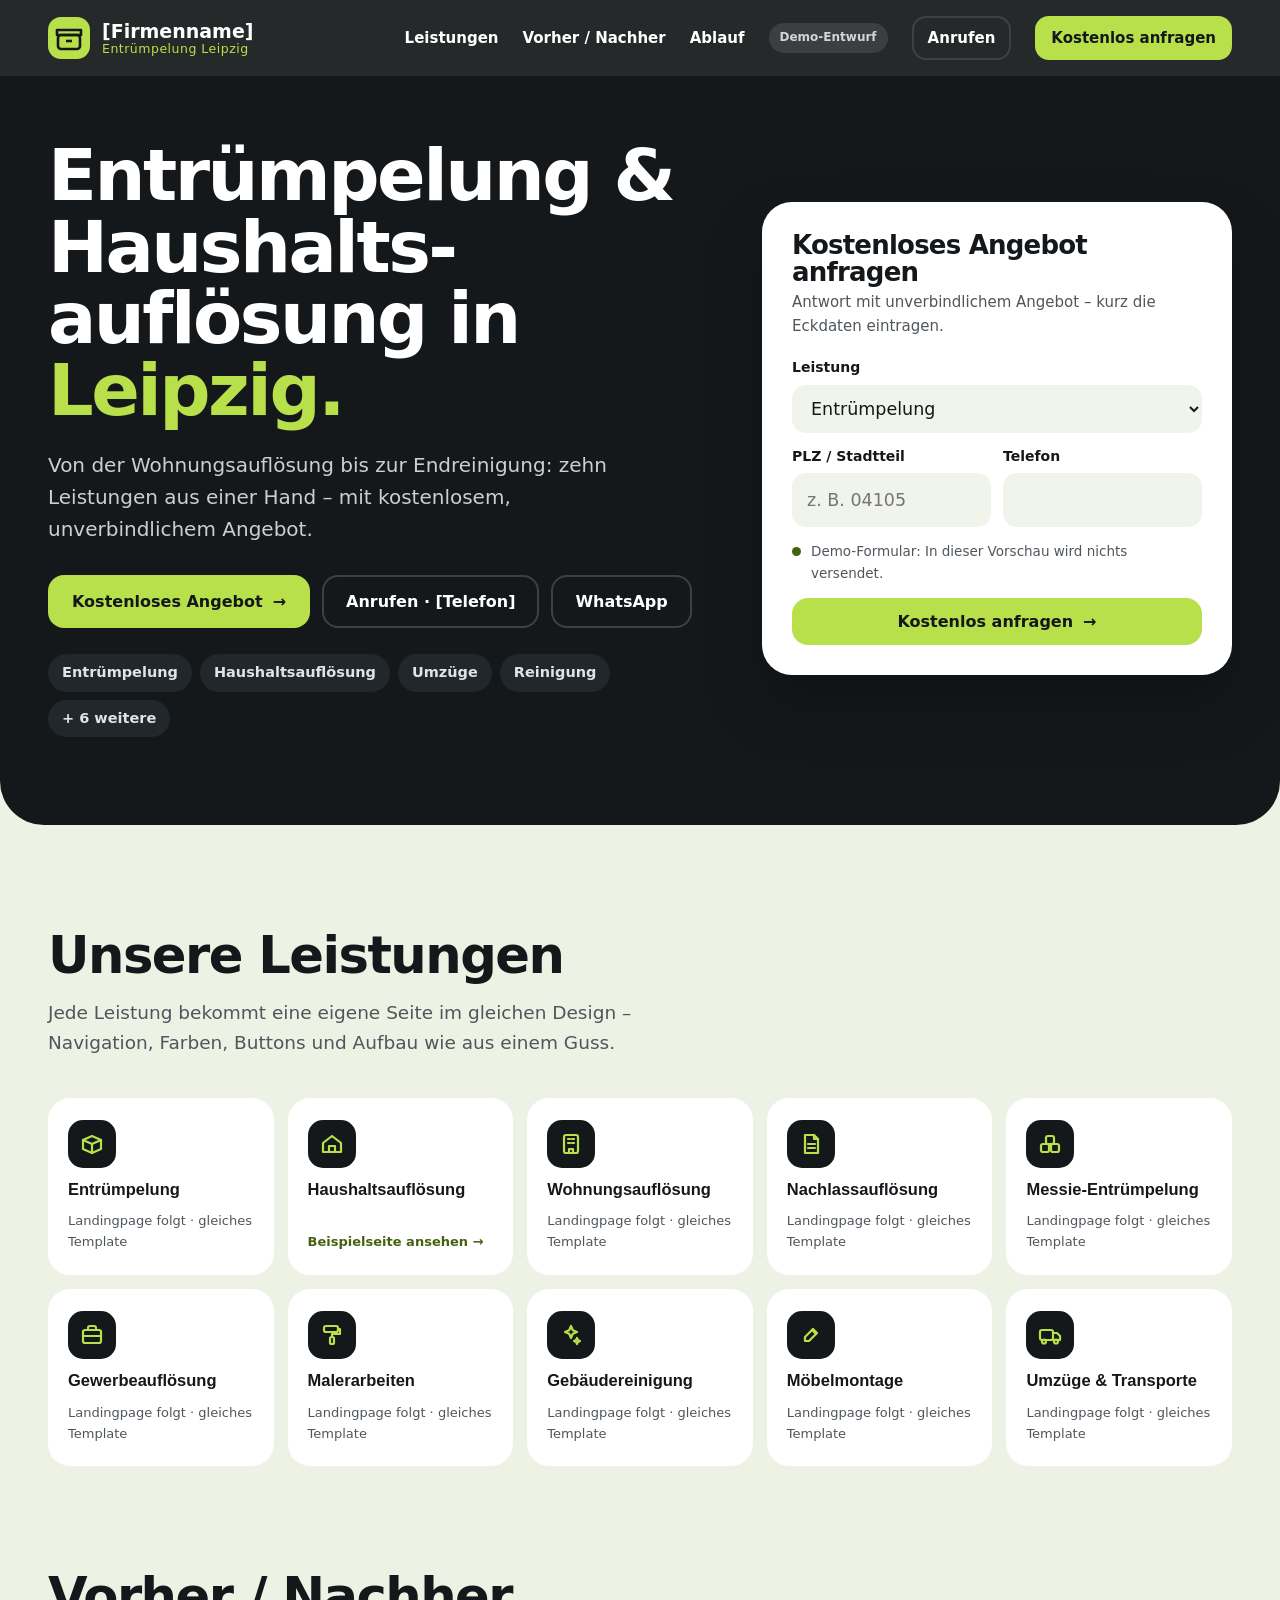
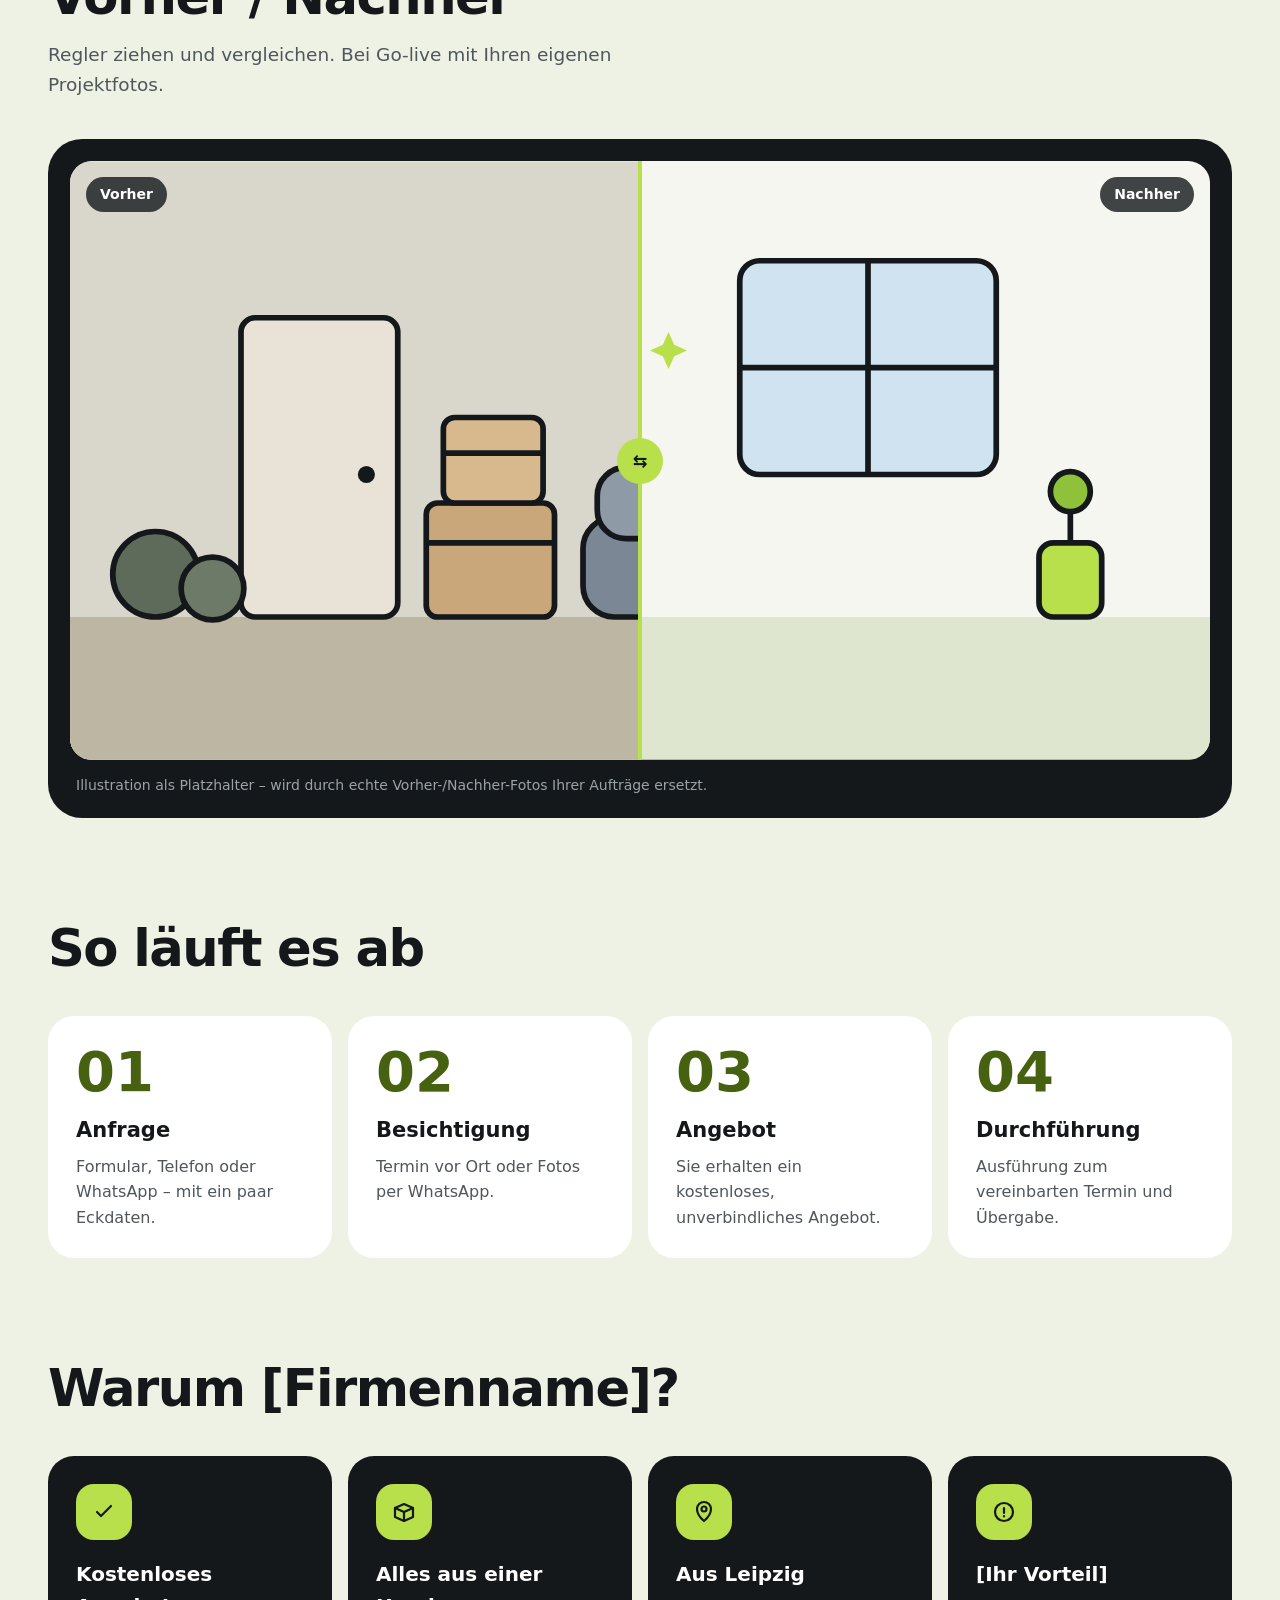
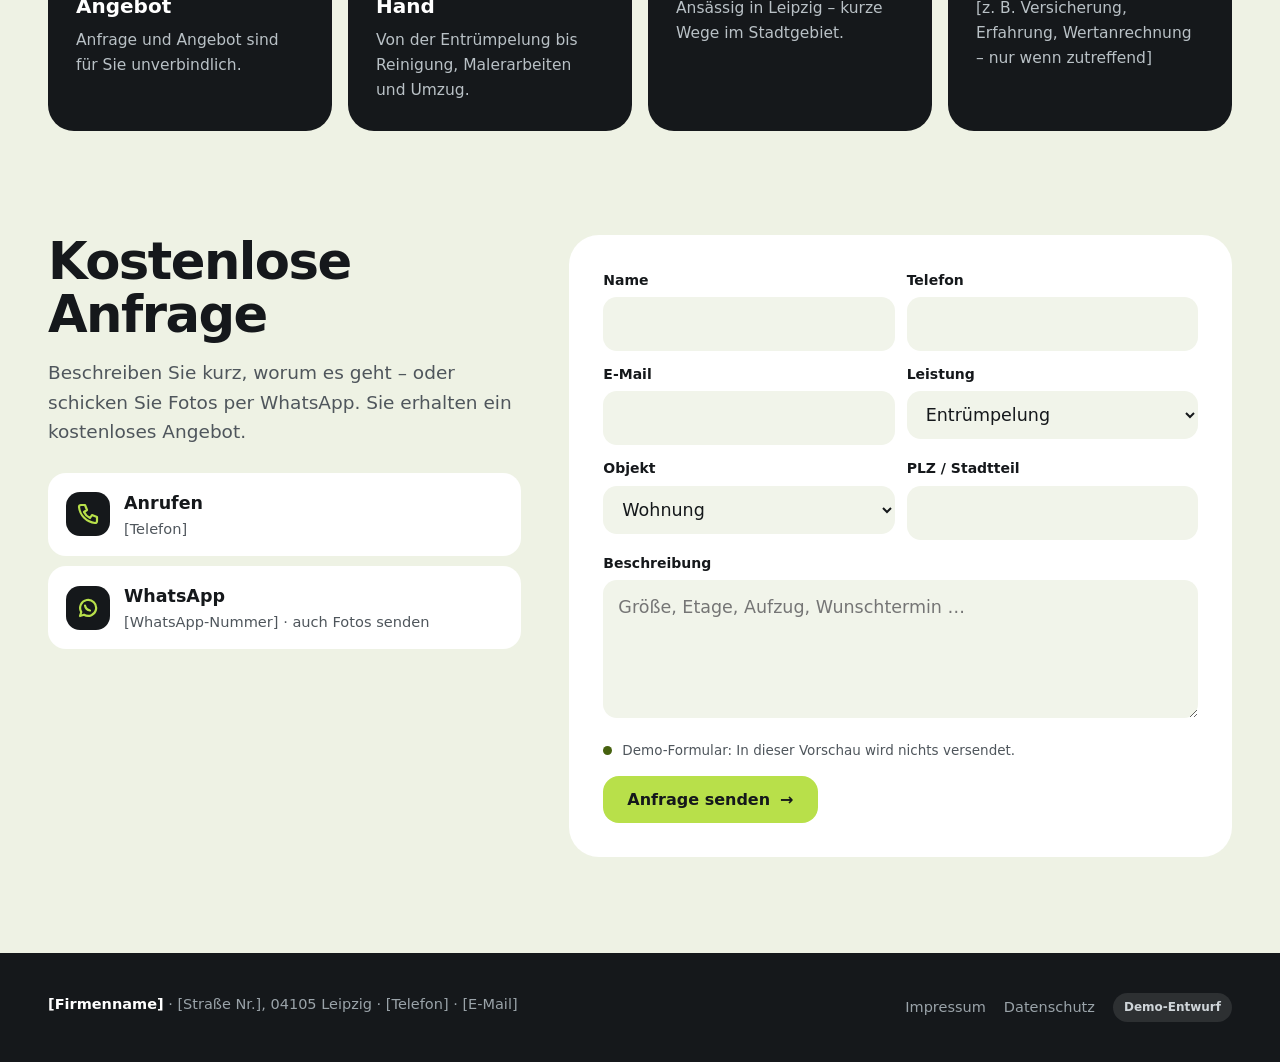
==== index.html @ bd0c53e0 "Demo-Entwurf entruempelung-leipzig" ====
<!doctype html>
<html lang="de"><head><meta charset="utf-8"><meta name="viewport" content="width=device-width, initial-scale=1">
<title>Entrümpelung & Haushaltsauflösung Leipzig – kostenloses Angebot | [Firmenname]</title><meta name="description" content="Entrümpelung, Haushaltsauflösung, Wohnungsauflösung, Umzüge und Reinigung in Leipzig. Kostenlose Anfrage per Formular, Telefon oder WhatsApp."><meta name="robots" content="noindex, nofollow">
<link rel="canonical" href="https://entruempelung-leipzig.vercel.app/"><meta property="og:title" content="Entrümpelung & Haushaltsauflösung Leipzig – kostenloses Angebot | [Firmenname]"><meta property="og:description" content="Entrümpelung, Haushaltsauflösung, Wohnungsauflösung, Umzüge und Reinigung in Leipzig. Kostenlose Anfrage per Formular, Telefon oder WhatsApp."><meta property="og:locale" content="de_DE">
<meta name="theme-color" content="#15181b"><link rel="icon" href="/favicon.svg" type="image/svg+xml">
<link rel="preload" href="/fonts/sora-600-800-latin.woff2" as="font" type="font/woff2" crossorigin><link rel="stylesheet" href="/styles.css">
<script type="application/ld+json">{"@context": "https://schema.org", "@type": "LocalBusiness", "name": "[Firmenname]", "address": {"@type": "PostalAddress", "postalCode": "04105", "addressLocality": "Leipzig", "addressCountry": "DE"}, "areaServed": "Leipzig", "url": "https://entruempelung-leipzig.vercel.app/"}</script>
</head><body>
<header><div class="wrap nav"><a class="logo" href="/" aria-label="Startseite"><svg width="42" height="42" viewBox="0 0 42 42" aria-hidden="true"><rect width="42" height="42" rx="13" fill="#b8e04a"/><g fill="none" stroke="#15181b" stroke-width="2.6" stroke-linejoin="round"><rect x="10" y="18" width="22" height="14" rx="3"/><path class="lid" d="M9 13h24v5H9z"/><path d="M18 24h6"/></g></svg><span><b>[Firmenname]</b><small>Entrümpelung Leipzig</small></span></a>
<nav class="navl" aria-label="Hauptnavigation"><a class="hm" href="/#leistungen">Leistungen</a><a class="hm" href="/#vorher-nachher">Vorher / Nachher</a><a class="hm" href="/#ablauf">Ablauf</a><span class="dpill">Demo-Entwurf</span><a class="btn ln sm hide-s" href="tel:">Anrufen</a><a class="btn sm" href="#anfrage">Kostenlos anfragen</a></nav>
</div></header><main><div class="hero"><div class="wrap hgrid"><div>
<h1>Entrümpelung &amp; Haushalts&shy;auflösung in <span>Leipzig.</span></h1>
<p class="lead">Von der Wohnungsauflösung bis zur Endreinigung: zehn Leistungen aus einer Hand – mit kostenlosem, unverbindlichem Angebot.</p>
<div class="ctas"><a class="btn" href="#anfrage">Kostenloses Angebot <span class="arr">→</span></a><a class="btn ln" href="tel:">Anrufen · [Telefon]</a><a class="btn ln" href="https://wa.me/">WhatsApp</a></div>
<div class="chips"><span>Entrümpelung</span><span>Haushaltsauflösung</span><span>Umzüge</span><span>Reinigung</span><span>+ 6 weitere</span></div>
</div><form class="qcard demo" novalidate><div class="fields"><h2>Kostenloses Angebot anfragen</h2><p class="s">Antwort mit unverbindlichem Angebot – kurz die Eckdaten eintragen.</p>
<label for="ql">Leistung</label><select id="ql"><option>Entrümpelung</option><option>Haushaltsauflösung</option><option>Wohnungsauflösung</option><option>Nachlassauflösung</option><option>Messie-Entrümpelung</option><option>Gewerbeauflösung</option><option>Malerarbeiten</option><option>Gebäudereinigung</option><option>Möbelmontage</option><option>Umzüge & Transporte</option></select>
<div class="row"><div><label for="qp">PLZ / Stadtteil</label><input id="qp" placeholder="z. B. 04105"></div><div><label for="qt">Telefon</label><input id="qt" type="tel" autocomplete="tel"></div></div>
<p class="dnote"><i></i>Demo-Formular: In dieser Vorschau wird nichts versendet.</p><button class="btn" type="submit">Kostenlos anfragen <span class="arr">→</span></button></div>
<div class="done" role="status" aria-live="polite"><p class="bt">Demo – Formular wird bei Go-live angeschlossen.</p><p style="color:var(--muted)">In dieser Vorschau wurde nichts verschickt.</p></div></form></div></div>
<div class="wrap">
<section id="leistungen"><h2>Unsere Leistungen</h2><p class="sub">Jede Leistung bekommt eine eigene Seite im gleichen Design – Navigation, Farben, Buttons und Aufbau wie aus einem Guss.</p><div class="svc"><div><span class="ico"><svg width="24" height="24" viewBox="0 0 24 24" fill="none" stroke="#b8e04a" stroke-width="2.2" stroke-linecap="round" stroke-linejoin="round" aria-hidden="true"><path d="M3 8l9-4 9 4v9l-9 4-9-4z"/><path d="M3 8l9 4 9-4M12 12v9"/></svg></span><b>Entrümpelung</b><em>Landingpage folgt · gleiches Template</em></div><a href="/haushaltsaufloesung-leipzig" class=""><span class="ico"><svg width="24" height="24" viewBox="0 0 24 24" fill="none" stroke="#b8e04a" stroke-width="2.2" stroke-linecap="round" stroke-linejoin="round" aria-hidden="true"><path d="M3 11l9-7 9 7v9H3z"/><path d="M9 20v-6h6v6"/></svg></span><b>Haushaltsauflösung</b><em>Beispielseite ansehen →</em></a><div><span class="ico"><svg width="24" height="24" viewBox="0 0 24 24" fill="none" stroke="#b8e04a" stroke-width="2.2" stroke-linecap="round" stroke-linejoin="round" aria-hidden="true"><rect x="5" y="3" width="14" height="18" rx="2"/><path d="M9 7h2M13 7h2M9 11h2M13 11h2M10 21v-4h4v4"/></svg></span><b>Wohnungsauflösung</b><em>Landingpage folgt · gleiches Template</em></div><div><span class="ico"><svg width="24" height="24" viewBox="0 0 24 24" fill="none" stroke="#b8e04a" stroke-width="2.2" stroke-linecap="round" stroke-linejoin="round" aria-hidden="true"><path d="M6 3h9l4 4v14H6z"/><path d="M15 3v4h4M9 12h7M9 16h7"/></svg></span><b>Nachlassauflösung</b><em>Landingpage folgt · gleiches Template</em></div><div><span class="ico"><svg width="24" height="24" viewBox="0 0 24 24" fill="none" stroke="#b8e04a" stroke-width="2.2" stroke-linecap="round" stroke-linejoin="round" aria-hidden="true"><rect x="3" y="12" width="8" height="8" rx="2"/><rect x="13" y="12" width="8" height="8" rx="2"/><rect x="8" y="4" width="8" height="8" rx="2"/></svg></span><b>Messie-Entrümpelung</b><em>Landingpage folgt · gleiches Template</em></div><div><span class="ico"><svg width="24" height="24" viewBox="0 0 24 24" fill="none" stroke="#b8e04a" stroke-width="2.2" stroke-linecap="round" stroke-linejoin="round" aria-hidden="true"><rect x="3" y="7" width="18" height="13" rx="2"/><path d="M8 7V5a2 2 0 0 1 2-2h4a2 2 0 0 1 2 2v2M3 13h18"/></svg></span><b>Gewerbeauflösung</b><em>Landingpage folgt · gleiches Template</em></div><div><span class="ico"><svg width="24" height="24" viewBox="0 0 24 24" fill="none" stroke="#b8e04a" stroke-width="2.2" stroke-linecap="round" stroke-linejoin="round" aria-hidden="true"><rect x="4" y="3" width="14" height="6" rx="2"/><path d="M18 6h2v5h-8v3"/><rect x="10" y="14" width="4" height="7" rx="1.5"/></svg></span><b>Malerarbeiten</b><em>Landingpage folgt · gleiches Template</em></div><div><span class="ico"><svg width="24" height="24" viewBox="0 0 24 24" fill="none" stroke="#b8e04a" stroke-width="2.2" stroke-linecap="round" stroke-linejoin="round" aria-hidden="true"><path d="M12 3l1.8 4.2L18 9l-4.2 1.8L12 15l-1.8-4.2L6 9l4.2-1.8z"/><path d="M18 15l.9 2.1L21 18l-2.1.9L18 21l-.9-2.1L15 18l2.1-.9z"/></svg></span><b>Gebäudereinigung</b><em>Landingpage folgt · gleiches Template</em></div><div><span class="ico"><svg width="24" height="24" viewBox="0 0 24 24" fill="none" stroke="#b8e04a" stroke-width="2.2" stroke-linecap="round" stroke-linejoin="round" aria-hidden="true"><path d="M14 6l4 4-8 8H6v-4z"/><path d="M13 7l4 4"/></svg></span><b>Möbelmontage</b><em>Landingpage folgt · gleiches Template</em></div><div><span class="ico"><svg width="24" height="24" viewBox="0 0 24 24" fill="none" stroke="#b8e04a" stroke-width="2.2" stroke-linecap="round" stroke-linejoin="round" aria-hidden="true"><rect x="2" y="7" width="13" height="10" rx="2"/><path d="M15 10h4l3 3v4h-7"/><circle cx="6" cy="18.5" r="2"/><circle cx="18" cy="18.5" r="2"/></svg></span><b>Umzüge &amp; Transporte</b><em>Landingpage folgt · gleiches Template</em></div></div></section>
<section id="vorher-nachher"><h2>Vorher / Nachher</h2><p class="sub">Regler ziehen und vergleichen. Bei Go-live mit Ihren eigenen Projektfotos.</p><div class="ba"><div class="frame" id="ba"><svg class="after" viewBox="0 0 800 420" preserveAspectRatio="xMidYMid slice" aria-hidden="true">
 <rect width="800" height="420" fill="#f4f6ef"/><polygon points="0,320 800,320 800,420 0,420" fill="#dfe6cf"/>
 <rect x="470" y="70" width="180" height="150" rx="14" fill="#cfe3f0" stroke="#15181b" stroke-width="4"/><path d="M560 70v150M470 145h180" stroke="#15181b" stroke-width="4"/>
 <rect x="120" y="110" width="110" height="210" rx="10" fill="#ffffff" stroke="#15181b" stroke-width="4"/><circle cx="208" cy="220" r="6" fill="#15181b"/>
 <g stroke="#15181b" stroke-width="4" stroke-linejoin="round"><rect x="680" y="268" width="44" height="52" rx="10" fill="#b8e04a"/><path d="M702 268v-26" fill="none"/><circle cx="702" cy="232" r="14" fill="#8fc23a"/></g>
 <g fill="#b8e04a"><path d="M330 200l6 14 14 6-14 6-6 14-6-14-14-6 14-6z"/><path d="M420 120l4 9 9 4-9 4-4 9-4-9-9-4 9-4z"/></g>
</svg><svg class="before" viewBox="0 0 800 420" preserveAspectRatio="xMidYMid slice" aria-hidden="true">
 <rect width="800" height="420" fill="#d9d6cc"/><polygon points="0,320 800,320 800,420 0,420" fill="#bdb6a3"/>
 <rect x="470" y="70" width="180" height="150" rx="14" fill="#cfe3f0" stroke="#15181b" stroke-width="4"/><path d="M560 70v150M470 145h180" stroke="#15181b" stroke-width="4"/>
 <rect x="120" y="110" width="110" height="210" rx="10" fill="#e8e3d6" stroke="#15181b" stroke-width="4"/><circle cx="208" cy="220" r="6" fill="#15181b"/>
 <g stroke="#15181b" stroke-width="4" stroke-linejoin="round">
 <rect x="250" y="240" width="90" height="80" rx="8" fill="#c9a77a"/><rect x="262" y="180" width="70" height="60" rx="8" fill="#d8b98e"/><path d="M250 268h90M262 205h70" fill="none"/>
 <rect x="360" y="250" width="210" height="70" rx="22" fill="#7b8794"/><rect x="370" y="215" width="190" height="50" rx="20" fill="#8e9aa6"/>
 <rect x="590" y="230" width="80" height="90" rx="8" fill="#c9a77a"/><rect x="600" y="180" width="64" height="50" rx="8" fill="#d8b98e"/><rect x="680" y="270" width="70" height="50" rx="8" fill="#b89668"/><path d="M590 260h80M680 290h70" fill="none"/>
 <circle cx="60" cy="290" r="30" fill="#5f6b5a"/><circle cx="100" cy="300" r="22" fill="#6e7a68"/>
 <rect x="440" y="150" width="40" height="40" rx="6" fill="#e3d2b0" transform="rotate(-8 460 170)"/></g>
</svg><span class="tag" style="left:16px">Vorher</span><span class="tag" style="right:16px">Nachher</span><div class="handle"></div><input type="range" min="0" max="100" value="50" aria-label="Vorher-Nachher-Vergleich verschieben"></div><p>Illustration als Platzhalter – wird durch echte Vorher-/Nachher-Fotos Ihrer Aufträge ersetzt.</p></div></section>
<section id="ablauf"><h2>So läuft es ab</h2><div class="steps"><div class="step"><div class="num">01</div><h3>Anfrage</h3><p>Formular, Telefon oder WhatsApp – mit ein paar Eckdaten.</p></div><div class="step"><div class="num">02</div><h3>Besichtigung</h3><p>Termin vor Ort oder Fotos per WhatsApp.</p></div><div class="step"><div class="num">03</div><h3>Angebot</h3><p>Sie erhalten ein kostenloses, unverbindliches Angebot.</p></div><div class="step"><div class="num">04</div><h3>Durchführung</h3><p>Ausführung zum vereinbarten Termin und Übergabe.</p></div></div></section>
<section><h2>Warum [Firmenname]?</h2><div class="why"><div><span class="ico"><svg width="24" height="24" viewBox="0 0 24 24" fill="none" stroke="#15181b" stroke-width="2.2" stroke-linecap="round" stroke-linejoin="round" aria-hidden="true"><path d="M5 12l4 4 10-10"/></svg></span><h3>Kostenloses Angebot</h3><p>Anfrage und Angebot sind für Sie unverbindlich.</p></div><div><span class="ico"><svg width="24" height="24" viewBox="0 0 24 24" fill="none" stroke="#15181b" stroke-width="2.2" stroke-linecap="round" stroke-linejoin="round" aria-hidden="true"><path d="M3 8l9-4 9 4v9l-9 4-9-4z"/><path d="M3 8l9 4 9-4M12 12v9"/></svg></span><h3>Alles aus einer Hand</h3><p>Von der Entrümpelung bis Reinigung, Malerarbeiten und Umzug.</p></div><div><span class="ico"><svg width="24" height="24" viewBox="0 0 24 24" fill="none" stroke="#15181b" stroke-width="2.2" stroke-linecap="round" stroke-linejoin="round" aria-hidden="true"><path d="M12 21s-7-6-7-12a7 7 0 0 1 14 0c0 6-7 12-7 12z"/><circle cx="12" cy="9" r="2.5"/></svg></span><h3>Aus Leipzig</h3><p>Ansässig in Leipzig – kurze Wege im Stadtgebiet.</p></div><div><span class="ico"><svg width="24" height="24" viewBox="0 0 24 24" fill="none" stroke="#15181b" stroke-width="2.2" stroke-linecap="round" stroke-linejoin="round" aria-hidden="true"><circle cx="12" cy="12" r="9"/><path d="M12 8v5M12 16v.5"/></svg></span><h3>[Ihr Vorteil]</h3><p>[z. B. Versicherung, Erfahrung, Wertanrechnung – nur wenn zutreffend]</p></div></div></section>
<section style="padding-top:0"><div class="contact" id="anfrage"><div><h2>Kostenlose Anfrage</h2><p class="sub">Beschreiben Sie kurz, worum es geht – oder schicken Sie Fotos per WhatsApp. Sie erhalten ein kostenloses Angebot.</p>
<div class="cbtns"><a href="tel:"><i><svg width="24" height="24" viewBox="0 0 24 24" fill="none" stroke="#b8e04a" stroke-width="2.2" stroke-linecap="round" stroke-linejoin="round" aria-hidden="true"><path d="M5 3h4l2 5-3 2a12 12 0 0 0 6 6l2-3 5 2v4a2 2 0 0 1-2 2A18 18 0 0 1 3 5a2 2 0 0 1 2-2z"/></svg></i><span>Anrufen<small>[Telefon]</small></span></a><a href="https://wa.me/"><i><svg width="24" height="24" viewBox="0 0 24 24" fill="none" stroke="#b8e04a" stroke-width="2.2" stroke-linecap="round" stroke-linejoin="round" aria-hidden="true"><path d="M4 20l1.3-4A8 8 0 1 1 8 18.7z"/><path d="M9 9.5c.5 2.5 2.5 4.5 5 5"/></svg></i><span>WhatsApp<small>[WhatsApp-Nummer] · auch Fotos senden</small></span></a></div></div>
<form class="cform demo" novalidate><div class="fields">
<div class="row"><div><label for="cn">Name</label><input id="cn" autocomplete="name"></div><div><label for="ct">Telefon</label><input id="ct" type="tel" autocomplete="tel"></div></div>
<div class="row"><div><label for="ce">E-Mail</label><input id="ce" type="email" autocomplete="email"></div><div><label for="cl">Leistung</label><select id="cl"><option>Entrümpelung</option><option>Haushaltsauflösung</option><option>Wohnungsauflösung</option><option>Nachlassauflösung</option><option>Messie-Entrümpelung</option><option>Gewerbeauflösung</option><option>Malerarbeiten</option><option>Gebäudereinigung</option><option>Möbelmontage</option><option>Umzüge & Transporte</option></select></div></div>
<div class="row"><div><label for="co">Objekt</label><select id="co"><option>Wohnung</option><option>Haus</option><option>Keller / Dachboden</option><option>Gewerbe</option></select></div><div><label for="cp">PLZ / Stadtteil</label><input id="cp"></div></div>
<label for="cm">Beschreibung</label><textarea id="cm" rows="4" placeholder="Größe, Etage, Aufzug, Wunschtermin …"></textarea>
<p class="dnote"><i></i>Demo-Formular: In dieser Vorschau wird nichts versendet.</p><button class="btn" type="submit">Anfrage senden <span class="arr">→</span></button></div>
<div class="done" role="status" aria-live="polite"><p class="bt">Demo – Formular wird bei Go-live angeschlossen.</p><p style="color:var(--muted)">In dieser Vorschau wurde nichts verschickt.</p></div></form></div></section>
</div></main><footer><div class="wrap"><span><b style="color:#fff">[Firmenname]</b> · [Straße Nr.], 04105 Leipzig · [Telefon] · [E-Mail]</span><span class="fl"><a href="/impressum">Impressum</a><a href="/datenschutz">Datenschutz</a><span class="dpill">Demo-Entwurf</span></span></div></footer>
<div class="mbar"><a class="btn dk" href="tel:">Anrufen</a><a class="btn dk" href="https://wa.me/">WhatsApp</a><a class="btn" href="#anfrage">Anfrage</a></div>
<script>
document.querySelectorAll('form.demo').forEach(function(f){f.addEventListener('submit',function(e){e.preventDefault();f.classList.add('sent')})});
var r=document.querySelector('#ba input');if(r){r.addEventListener('input',function(){document.getElementById('ba').style.setProperty('--p',r.value+'%')})}
</script></body></html>
---- styles.css ----
@font-face {
  font-family: 'Figtree';
  font-style: normal;
  font-weight: 400 600;
  font-display: swap;
  src: url(/fonts/figtree-400-600-latin-ext.woff2) format('woff2');
  unicode-range: U+0100-02BA, U+02BD-02C5, U+02C7-02CC, U+02CE-02D7, U+02DD-02FF, U+0304, U+0308, U+0329, U+1D00-1DBF, U+1E00-1E9F, U+1EF2-1EFF, U+2020, U+20A0-20AB, U+20AD-20C0, U+2113, U+2C60-2C7F, U+A720-A7FF;
}
@font-face {
  font-family: 'Figtree';
  font-style: normal;
  font-weight: 400 600;
  font-display: swap;
  src: url(/fonts/figtree-400-600-latin.woff2) format('woff2');
  unicode-range: U+0000-00FF, U+0131, U+0152-0153, U+02BB-02BC, U+02C6, U+02DA, U+02DC, U+0304, U+0308, U+0329, U+2000-206F, U+20AC, U+2122, U+2191, U+2193, U+2212, U+2215, U+FEFF, U+FFFD;
}
@font-face {
  font-family: 'Sora';
  font-style: normal;
  font-weight: 600 800;
  font-display: swap;
  src: url(/fonts/sora-600-800-latin-ext.woff2) format('woff2');
  unicode-range: U+0100-02BA, U+02BD-02C5, U+02C7-02CC, U+02CE-02D7, U+02DD-02FF, U+0304, U+0308, U+0329, U+1D00-1DBF, U+1E00-1E9F, U+1EF2-1EFF, U+2020, U+20A0-20AB, U+20AD-20C0, U+2113, U+2C60-2C7F, U+A720-A7FF;
}
@font-face {
  font-family: 'Sora';
  font-style: normal;
  font-weight: 600 800;
  font-display: swap;
  src: url(/fonts/sora-600-800-latin.woff2) format('woff2');
  unicode-range: U+0000-00FF, U+0131, U+0152-0153, U+02BB-02BC, U+02C6, U+02DA, U+02DC, U+0304, U+0308, U+0329, U+2000-206F, U+20AC, U+2122, U+2191, U+2193, U+2212, U+2215, U+FEFF, U+FFFD;
}

:root{--base:#eef2e4;--card:#fff;--ink:#15181b;--muted:#4f565c;--dark:#15181b;--dark2:#22272b;--acc:#b8e04a;--acc-t:#46610f;--soft:#e2e8d2;--r:26px}
*{box-sizing:border-box;margin:0;padding:0}
html{font-family:"Figtree",system-ui,sans-serif;scroll-behavior:smooth;scroll-padding-top:84px}
body{background:var(--base);color:var(--ink);font-size:17.5px;line-height:1.6;font-family:"Figtree",system-ui,sans-serif}
main{overflow-x:clip}
h1,h2,h3,.btn,.logo b,.num{font-family:"Sora",system-ui,sans-serif}
a{color:inherit}
.wrap{max-width:1240px;margin:0 auto;padding:0 28px}
header{position:sticky;top:0;z-index:30;background:rgba(21,24,27,.92);backdrop-filter:blur(10px);color:#fff}
.nav{height:76px;display:flex;align-items:center;justify-content:space-between;gap:18px}
.logo{display:flex;gap:12px;align-items:center;text-decoration:none;line-height:1.1}
.logo b{display:block;font-size:19px;font-weight:700}.logo small{display:block;font-size:12.5px;color:var(--acc);letter-spacing:.04em}
.logo .lid{transition:transform .3s ease;transform-box:fill-box;transform-origin:left bottom}.logo:hover .lid{transform:rotate(-12deg)}
.navl{display:flex;gap:24px;align-items:center;font-size:15px;font-weight:600}
.navl a:not(.btn){text-decoration:none;background:linear-gradient(var(--acc),var(--acc)) 0 100%/0 2px no-repeat;transition:background-size .3s ease}
.navl a:not(.btn):hover,.navl a[aria-current=page]{background-size:100% 2px}
.btn{display:inline-flex;align-items:center;justify-content:center;gap:10px;background:var(--acc);color:var(--ink);text-decoration:none;font-weight:700;font-size:16px;padding:14px 24px;border-radius:16px;border:0;cursor:pointer;transition:background .25s ease;white-space:nowrap}
.btn:hover{background:#cdee6f}
.btn .arr{transition:transform .25s ease}.btn:hover .arr{transform:translateX(4px)}
.btn.dk{background:var(--dark2);color:#fff}.btn.dk:hover{background:#2f363b}
.btn.ln{background:transparent;color:#fff;box-shadow:inset 0 0 0 2px #3a4247}.btn.ln:hover{background:var(--dark2)}
.btn.sm{padding:10px 16px;font-size:15px;border-radius:14px}
.dpill{font-size:12px;font-weight:700;background:rgba(255,255,255,.1);color:#cfd5d9;padding:5px 11px;border-radius:999px}
.hero{background:var(--dark);color:#fff;padding:64px 0 88px;border-radius:0 0 44px 44px}
.hgrid{display:grid;grid-template-columns:minmax(0,7fr) minmax(0,5fr);gap:56px;align-items:center}
.crumb{font-size:14px;color:#9aa3a9;margin-bottom:16px}.crumb a{color:#cfd5d9}
.hero h1{font-size:clamp(42px,5.6vw,82px);line-height:1;letter-spacing:-.035em;font-weight:700}
.hero h1 span{color:var(--acc)}
.hero .lead{font-size:20px;color:#c9cfd3;max-width:600px;margin-top:22px}
.ctas{display:flex;gap:12px;flex-wrap:wrap;margin-top:30px}
.chips{display:flex;flex-wrap:wrap;gap:8px;margin-top:26px}
.chips span{background:var(--dark2);border-radius:999px;padding:7px 14px;font-size:14.5px;font-weight:600;color:#dfe4e7}
.qcard{background:#fff;color:var(--ink);border-radius:30px;padding:30px;box-shadow:0 30px 60px rgba(0,0,0,.25)}
.qcard h2{font-size:26px;margin-bottom:4px}.qcard p.s{color:var(--muted);font-size:15px;margin-bottom:18px}
label{display:block;font-size:14px;font-weight:600;margin-bottom:6px}
input,select,textarea{width:100%;border:0;border-radius:14px;background:#f1f4ea;color:var(--ink);font:inherit;padding:13px 15px;margin-bottom:12px}
input:focus,select:focus,textarea:focus{outline:2px solid var(--acc-t)}
.row{display:grid;grid-template-columns:repeat(2,minmax(0,1fr));gap:12px}
.dnote{display:flex;gap:10px;font-size:13.5px;color:var(--muted);margin:2px 0 14px}.dnote i{width:9px;height:9px;border-radius:50%;background:var(--acc-t);margin-top:6px;flex:none}
.done{display:none}form.sent .fields{display:none}form.sent .done{display:block}
.done .bt{font-family:"Sora",sans-serif;font-weight:700;font-size:24px;line-height:1.2;margin-bottom:6px}
.qcard .btn{width:100%}
section{padding-top:104px}
h2{font-size:clamp(32px,4vw,54px);line-height:1.05;letter-spacing:-.03em;font-weight:700;margin-bottom:16px}
.sub{color:var(--muted);max-width:660px;font-size:18.5px}
.bsp{display:inline-block;background:var(--soft);color:var(--acc-t);font-weight:700;font-size:12px;letter-spacing:.05em;border-radius:999px;padding:4px 11px;margin-bottom:14px}
.svc{display:grid;grid-template-columns:repeat(5,minmax(0,1fr));gap:14px;margin-top:40px}
.svc a,.svc div{background:var(--card);border-radius:22px;padding:22px 20px;text-decoration:none;display:flex;flex-direction:column;gap:12px;transition:transform .25s ease,box-shadow .25s ease;min-height:150px}
.svc a:hover{transform:translateY(-3px);box-shadow:0 14px 30px rgba(21,24,27,.08)}
.svc .ico{width:48px;height:48px;border-radius:15px;background:var(--dark);display:grid;place-items:center}
.svc b{font-family:"Sora",sans-serif;font-size:16.5px;line-height:1.2}
.svc em{font-style:normal;font-size:13px;color:var(--muted);margin-top:auto}
.svc a em{color:var(--acc-t);font-weight:700}
.svc .cur{box-shadow:inset 0 0 0 2px var(--acc-t)}
.ba{margin-top:40px;background:var(--dark);border-radius:34px;padding:22px;position:relative}
.ba .frame{position:relative;border-radius:22px;overflow:hidden;aspect-ratio:800/420;--p:50%}
.ba svg{position:absolute;inset:0;width:100%;height:100%;display:block}
.ba .before{clip-path:inset(0 calc(100% - var(--p)) 0 0)}
.ba .handle{position:absolute;top:0;bottom:0;left:var(--p);width:4px;margin-left:-2px;background:var(--acc);pointer-events:none}
.ba .handle::after{content:"⇆";position:absolute;top:50%;left:50%;transform:translate(-50%,-50%);width:46px;height:46px;border-radius:50%;background:var(--acc);display:grid;place-items:center;font-weight:700;color:var(--ink)}
.ba .tag{position:absolute;top:16px;background:rgba(21,24,27,.8);color:#fff;font-weight:700;font-size:14px;padding:6px 14px;border-radius:999px}
.ba input[type=range]{position:absolute;inset:0;width:100%;height:100%;opacity:0;cursor:ew-resize;margin:0}
.ba p{color:#9aa3a9;font-size:14px;margin:14px 6px 0}
.steps{display:grid;grid-template-columns:repeat(4,minmax(0,1fr));gap:16px;margin-top:40px}
.step{background:var(--card);border-radius:var(--r);padding:28px}
.num{font-size:56px;font-weight:700;line-height:1;color:var(--acc-t)}
.step h3{font-size:21px;margin:14px 0 6px}.step p{color:var(--muted);font-size:16px}
.why{display:grid;grid-template-columns:repeat(4,minmax(0,1fr));gap:16px;margin-top:40px}
.why div{background:var(--dark);color:#fff;border-radius:var(--r);padding:28px}
.why .ico{width:56px;height:56px;border-radius:18px;background:var(--acc);display:grid;place-items:center;margin-bottom:18px}
.why h3{font-size:20px;margin-bottom:6px}.why p{color:#b9c1c6;font-size:15.5px}
.sublist{display:grid;grid-template-columns:repeat(3,minmax(0,1fr));gap:16px;margin-top:40px}
.sublist div{background:var(--card);border-radius:var(--r);padding:28px}
.sublist .ico{width:56px;height:56px;border-radius:18px;background:var(--soft);display:grid;place-items:center;margin-bottom:18px}
.sublist h3{font-size:21px;margin-bottom:6px}.sublist p{color:var(--muted);font-size:16px}
.contact{margin-top:104px;display:grid;grid-template-columns:minmax(0,5fr) minmax(0,7fr);gap:48px;align-items:start}
.cbtns{display:grid;gap:10px;margin-top:26px}
.cbtns a{display:flex;align-items:center;gap:14px;background:var(--card);border-radius:18px;padding:16px 18px;text-decoration:none;font-weight:700;transition:background .25s ease}
.cbtns a:hover{background:var(--soft)}
.cbtns i{width:44px;height:44px;border-radius:14px;background:var(--dark);display:grid;place-items:center;flex:none}
.cbtns small{display:block;font-weight:500;color:var(--muted)}
.cform{background:var(--card);border-radius:30px;padding:34px}
.struct{margin-top:72px;border-radius:26px;padding:28px;background:var(--soft)}
.struct h3{font-size:20px;margin-bottom:8px}.struct p{color:var(--muted);font-size:15.5px;margin-bottom:12px}
.struct ol{display:flex;flex-wrap:wrap;gap:8px;list-style:none;counter-reset:s}
.struct li{background:#fff;border-radius:999px;padding:6px 14px;font-size:14px;font-weight:600}
.struct code{font-size:13px;color:var(--acc-t)}
footer{margin-top:96px;background:var(--dark);color:#9aa3a9;font-size:14.5px}
footer .wrap{display:flex;flex-wrap:wrap;justify-content:space-between;gap:12px 28px;padding-top:40px;padding-bottom:40px}
footer a{text-decoration:none}footer a:hover{color:#fff}.fl{display:flex;gap:18px;align-items:center}
.mbar{display:none}
@media (max-width:1100px){.navl a.hm,.navl .dpill{display:none}.svc{grid-template-columns:repeat(3,minmax(0,1fr))}}
@media (max-width:900px){
 .hgrid,.contact{grid-template-columns:minmax(0,1fr);gap:32px}
 .steps,.why{grid-template-columns:repeat(2,minmax(0,1fr))}
 .sublist{grid-template-columns:minmax(0,1fr)}
}
@media (max-width:640px){
 .wrap{padding:0 18px}.nav{height:64px}.logo b{font-size:16px}
 .navl .hide-s,.navl .btn{display:none}
 .hero{padding:32px 0 48px;border-radius:0 0 30px 30px}
 .hero h1{font-size:clamp(38px,11.4vw,54px)}
 .hero .lead{font-size:17px}
 .ctas .btn{flex:1 1 100%}
 .qcard{padding:22px}.row{grid-template-columns:minmax(0,1fr);gap:0}
 .svc{grid-template-columns:repeat(2,minmax(0,1fr));gap:10px}.svc a,.svc div{min-height:132px;padding:18px 16px}
 section{padding-top:72px}
 .ba{padding:10px;border-radius:24px}.ba .frame{aspect-ratio:4/3}
 .steps,.why{grid-template-columns:minmax(0,1fr)}
 .step,.why div{display:grid;grid-template-columns:64px 1fr;gap:0 14px;padding:22px}.num{grid-row:span 2;font-size:44px}.why .ico{grid-row:span 2;margin:0}
 .cform{padding:22px}
 .mbar{display:grid;grid-template-columns:1fr 1fr 1.3fr;gap:6px;position:fixed;left:10px;right:10px;bottom:10px;z-index:40;background:rgba(21,24,27,.94);backdrop-filter:blur(10px);border-radius:20px;padding:7px}
 .mbar .btn{padding:13px 8px;font-size:14.5px;border-radius:14px}
 body{padding-bottom:84px}
}
@media (prefers-reduced-motion:reduce){*,*::before,*::after{transition:none!important;animation:none!important;scroll-behavior:auto!important}}
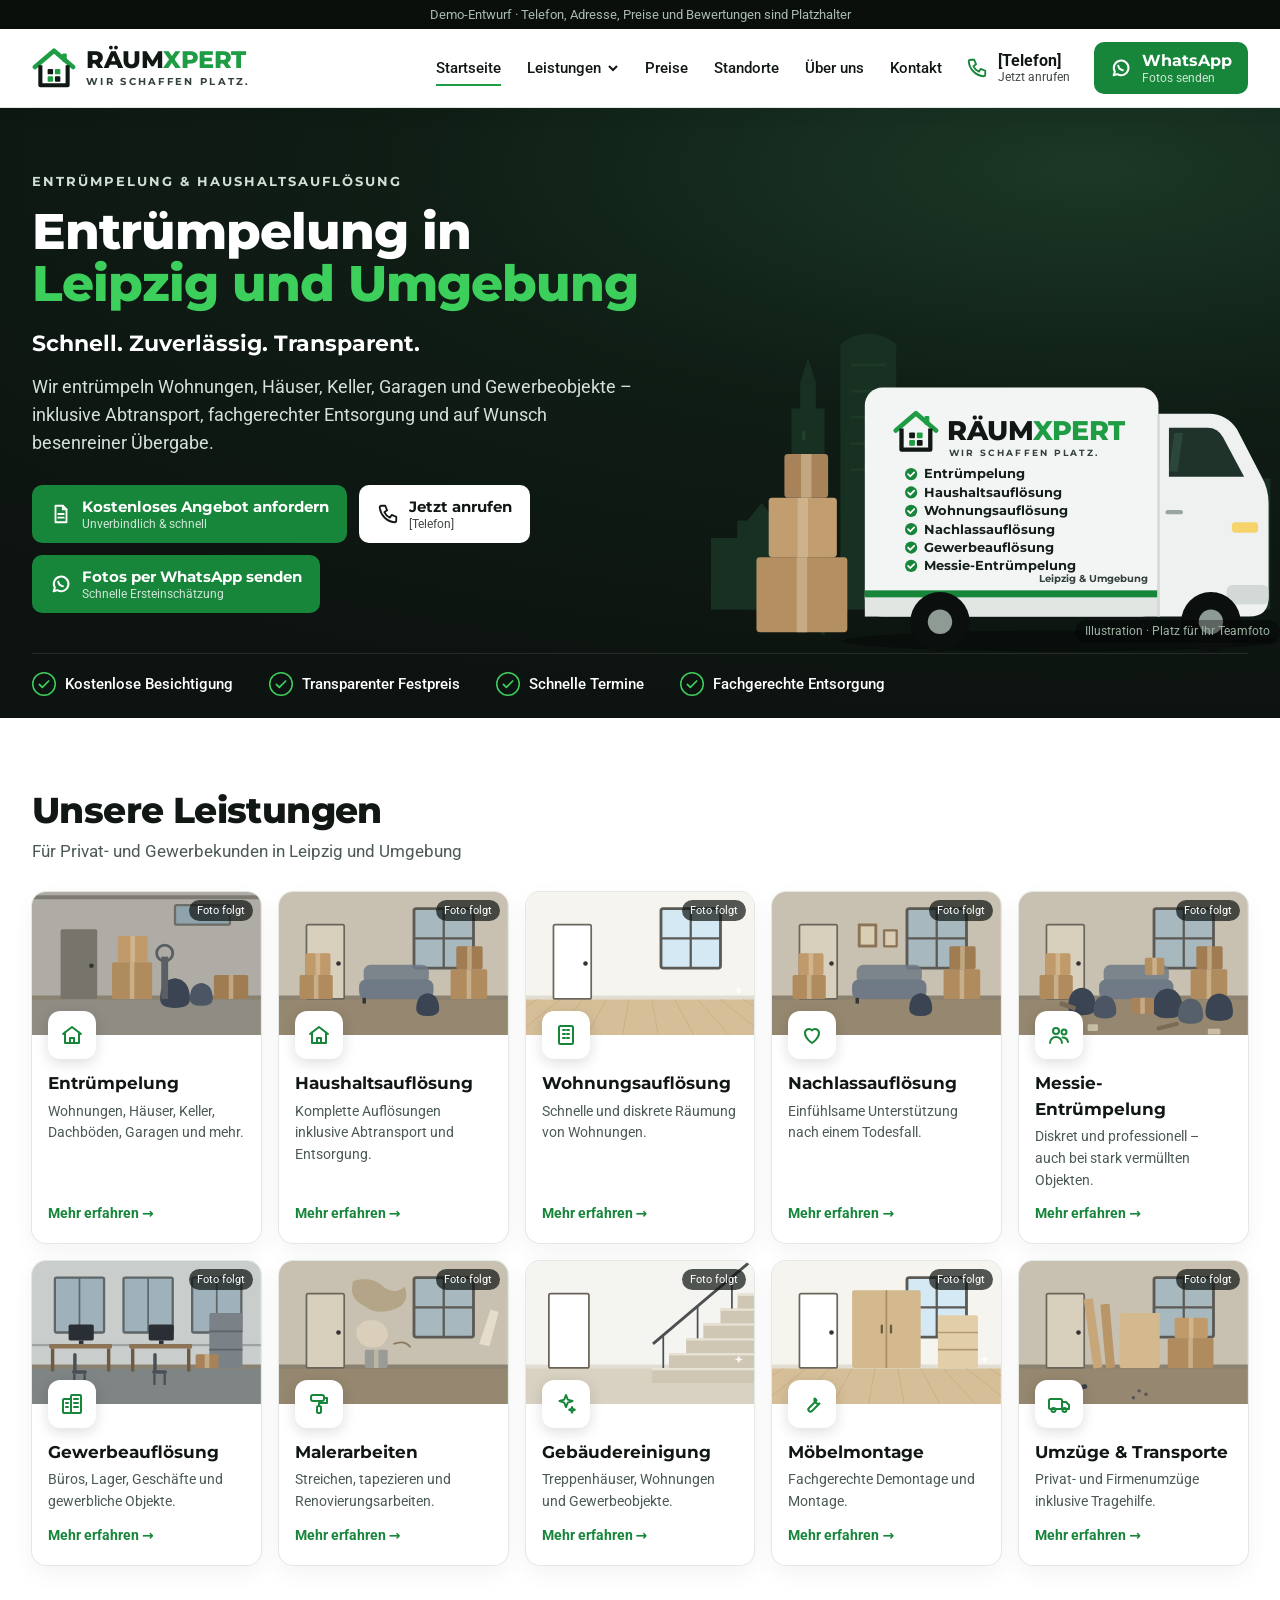
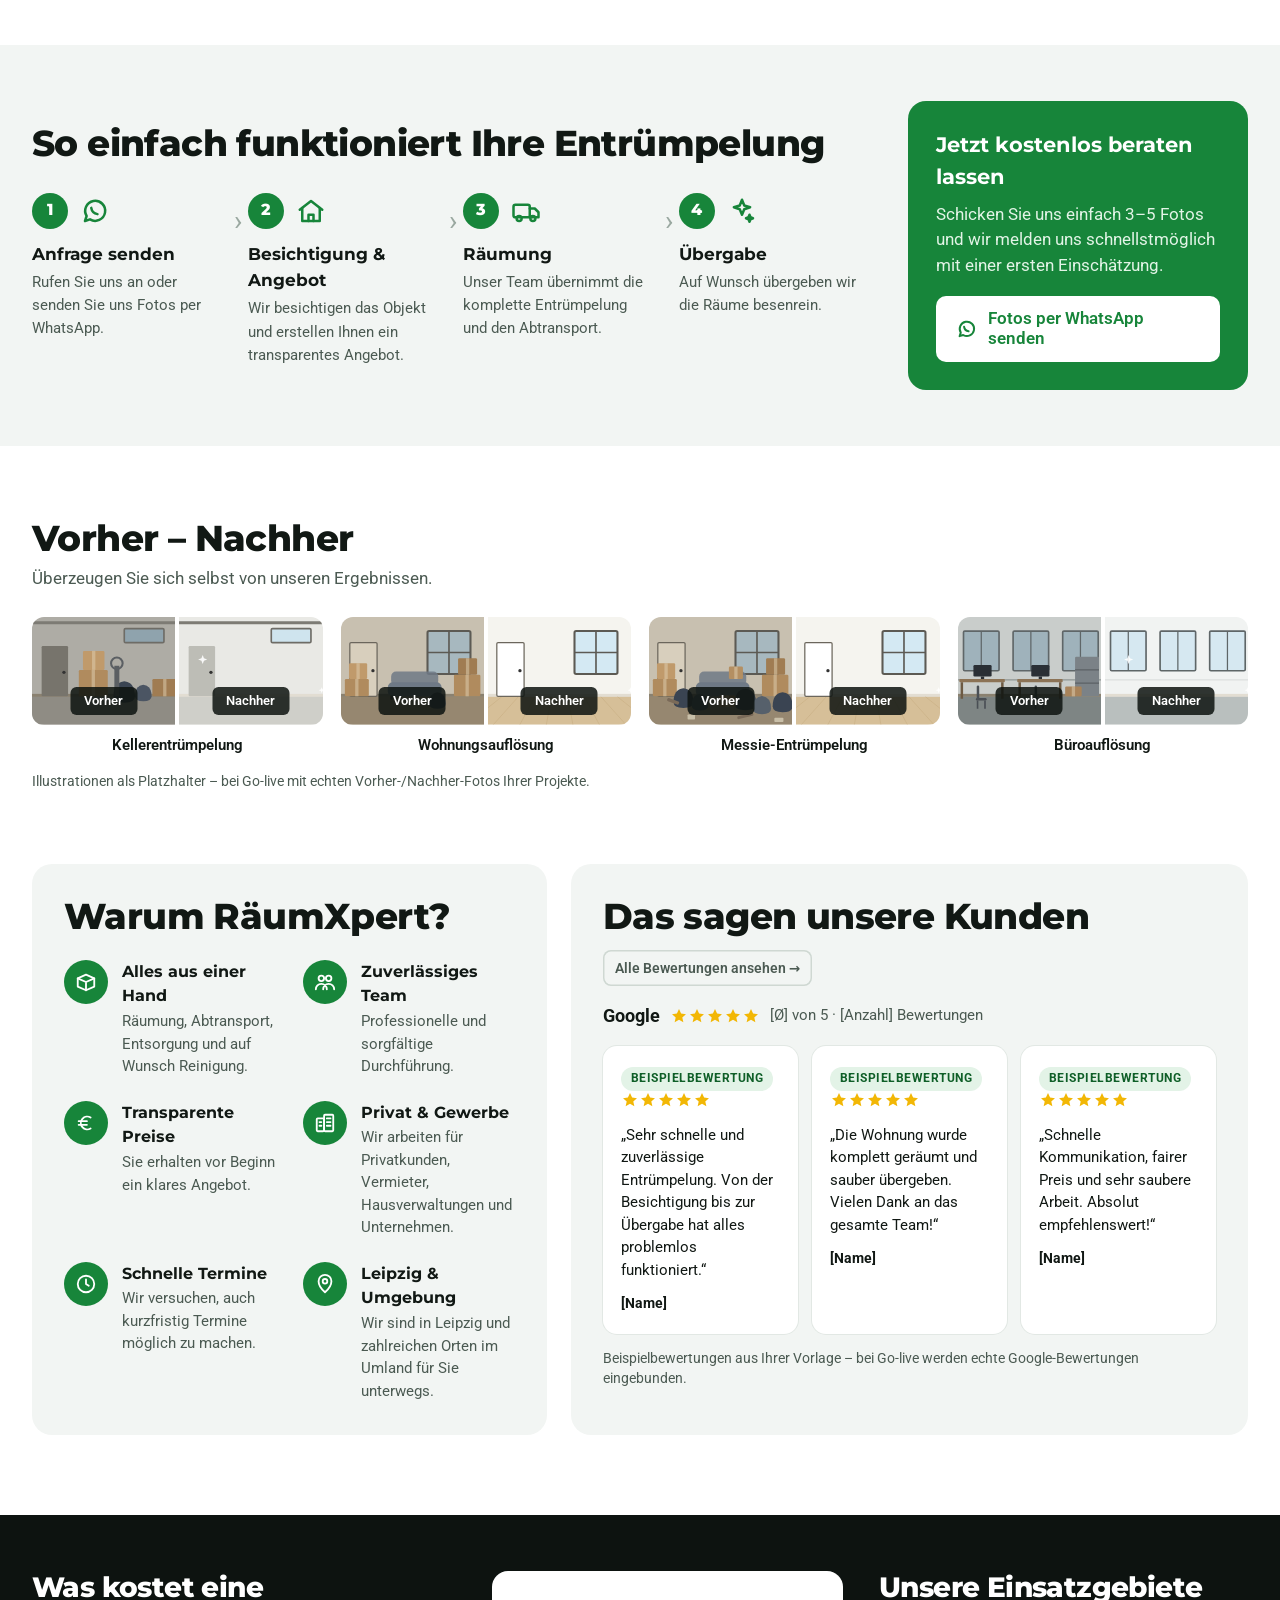
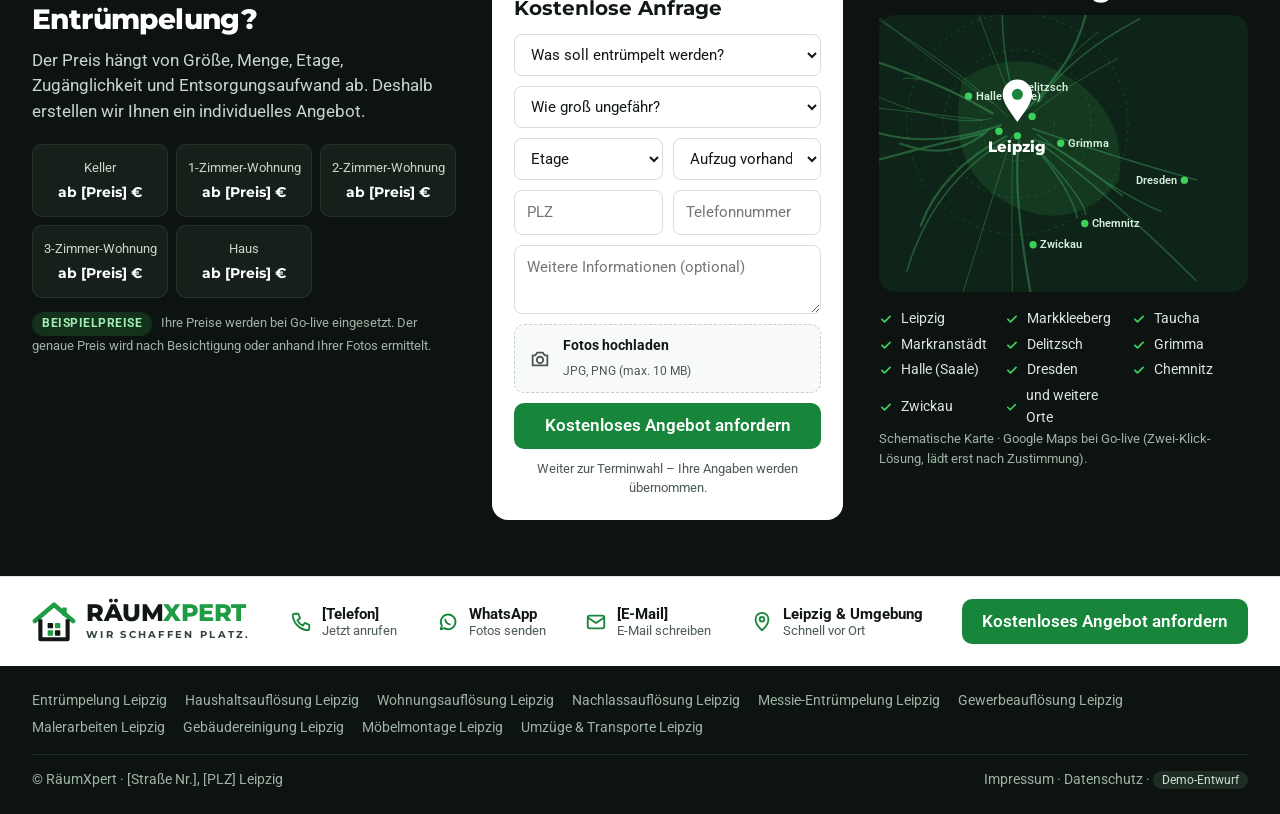
==== commit 7adc6acc: "v2: RäumXpert-Demo nach Kundenvorlagen (Startseite, 10 Leistungsseiten, mehrstufige Anfrage)" ====
--- a/index.html
+++ b/index.html
@@ -1,56 +1,66 @@
 <!doctype html>
 <html lang="de"><head><meta charset="utf-8"><meta name="viewport" content="width=device-width, initial-scale=1">
-<title>Entrümpelung & Haushaltsauflösung Leipzig – kostenloses Angebot | [Firmenname]</title><meta name="description" content="Entrümpelung, Haushaltsauflösung, Wohnungsauflösung, Umzüge und Reinigung in Leipzig. Kostenlose Anfrage per Formular, Telefon oder WhatsApp."><meta name="robots" content="noindex, nofollow">
-<link rel="canonical" href="https://entruempelung-leipzig.vercel.app/"><meta property="og:title" content="Entrümpelung & Haushaltsauflösung Leipzig – kostenloses Angebot | [Firmenname]"><meta property="og:description" content="Entrümpelung, Haushaltsauflösung, Wohnungsauflösung, Umzüge und Reinigung in Leipzig. Kostenlose Anfrage per Formular, Telefon oder WhatsApp."><meta property="og:locale" content="de_DE">
-<meta name="theme-color" content="#15181b"><link rel="icon" href="/favicon.svg" type="image/svg+xml">
-<link rel="preload" href="/fonts/sora-600-800-latin.woff2" as="font" type="font/woff2" crossorigin><link rel="stylesheet" href="/styles.css">
-<script type="application/ld+json">{"@context": "https://schema.org", "@type": "LocalBusiness", "name": "[Firmenname]", "address": {"@type": "PostalAddress", "postalCode": "04105", "addressLocality": "Leipzig", "addressCountry": "DE"}, "areaServed": "Leipzig", "url": "https://entruempelung-leipzig.vercel.app/"}</script>
+<title>Entrümpelung Leipzig &amp; Umgebung – kostenlose Besichtigung | RäumXpert</title><meta name="description" content="RäumXpert: Entrümpelung, Haushaltsauflösung und Wohnungsauflösung in Leipzig und Umgebung – mit Abtransport, fachgerechter Entsorgung und besenreiner Übergabe. Kostenlose Anfrage."><meta name="robots" content="noindex, nofollow">
+<link rel="canonical" href="https://entruempelung-leipzig.vercel.app/"><meta property="og:title" content="Entrümpelung Leipzig &amp; Umgebung – kostenlose Besichtigung | RäumXpert"><meta property="og:description" content="RäumXpert: Entrümpelung, Haushaltsauflösung und Wohnungsauflösung in Leipzig und Umgebung – mit Abtransport, fachgerechter Entsorgung und besenreiner Übergabe. Kostenlose Anfrage."><meta property="og:locale" content="de_DE"><meta property="og:type" content="website">
+<meta name="theme-color" content="#0d1310"><link rel="icon" href="/favicon.svg" type="image/svg+xml">
+<link rel="preload" href="/fonts/montserrat-600-800-latin.woff2" as="font" type="font/woff2" crossorigin><link rel="stylesheet" href="/styles.css">
+<script type="application/ld+json">{"@context": "https://schema.org", "@type": "LocalBusiness", "name": "RäumXpert", "slogan": "Wir schaffen Platz.", "areaServed": "Leipzig und Umgebung", "address": {"@type": "PostalAddress", "addressLocality": "Leipzig", "addressCountry": "DE"}, "url": "https://entruempelung-leipzig.vercel.app/"}</script>
 </head><body>
-<header><div class="wrap nav"><a class="logo" href="/" aria-label="Startseite"><svg width="42" height="42" viewBox="0 0 42 42" aria-hidden="true"><rect width="42" height="42" rx="13" fill="#b8e04a"/><g fill="none" stroke="#15181b" stroke-width="2.6" stroke-linejoin="round"><rect x="10" y="18" width="22" height="14" rx="3"/><path class="lid" d="M9 13h24v5H9z"/><path d="M18 24h6"/></g></svg><span><b>[Firmenname]</b><small>Entrümpelung Leipzig</small></span></a>
-<nav class="navl" aria-label="Hauptnavigation"><a class="hm" href="/#leistungen">Leistungen</a><a class="hm" href="/#vorher-nachher">Vorher / Nachher</a><a class="hm" href="/#ablauf">Ablauf</a><span class="dpill">Demo-Entwurf</span><a class="btn ln sm hide-s" href="tel:">Anrufen</a><a class="btn sm" href="#anfrage">Kostenlos anfragen</a></nav>
-</div></header><main><div class="hero"><div class="wrap hgrid"><div>
-<h1>Entrümpelung &amp; Haushalts&shy;auflösung in <span>Leipzig.</span></h1>
-<p class="lead">Von der Wohnungsauflösung bis zur Endreinigung: zehn Leistungen aus einer Hand – mit kostenlosem, unverbindlichem Angebot.</p>
-<div class="ctas"><a class="btn" href="#anfrage">Kostenloses Angebot <span class="arr">→</span></a><a class="btn ln" href="tel:">Anrufen · [Telefon]</a><a class="btn ln" href="https://wa.me/">WhatsApp</a></div>
-<div class="chips"><span>Entrümpelung</span><span>Haushaltsauflösung</span><span>Umzüge</span><span>Reinigung</span><span>+ 6 weitere</span></div>
-</div><form class="qcard demo" novalidate><div class="fields"><h2>Kostenloses Angebot anfragen</h2><p class="s">Antwort mit unverbindlichem Angebot – kurz die Eckdaten eintragen.</p>
-<label for="ql">Leistung</label><select id="ql"><option>Entrümpelung</option><option>Haushaltsauflösung</option><option>Wohnungsauflösung</option><option>Nachlassauflösung</option><option>Messie-Entrümpelung</option><option>Gewerbeauflösung</option><option>Malerarbeiten</option><option>Gebäudereinigung</option><option>Möbelmontage</option><option>Umzüge & Transporte</option></select>
-<div class="row"><div><label for="qp">PLZ / Stadtteil</label><input id="qp" placeholder="z. B. 04105"></div><div><label for="qt">Telefon</label><input id="qt" type="tel" autocomplete="tel"></div></div>
-<p class="dnote"><i></i>Demo-Formular: In dieser Vorschau wird nichts versendet.</p><button class="btn" type="submit">Kostenlos anfragen <span class="arr">→</span></button></div>
-<div class="done" role="status" aria-live="polite"><p class="bt">Demo – Formular wird bei Go-live angeschlossen.</p><p style="color:var(--muted)">In dieser Vorschau wurde nichts verschickt.</p></div></form></div></div>
-<div class="wrap">
-<section id="leistungen"><h2>Unsere Leistungen</h2><p class="sub">Jede Leistung bekommt eine eigene Seite im gleichen Design – Navigation, Farben, Buttons und Aufbau wie aus einem Guss.</p><div class="svc"><div><span class="ico"><svg width="24" height="24" viewBox="0 0 24 24" fill="none" stroke="#b8e04a" stroke-width="2.2" stroke-linecap="round" stroke-linejoin="round" aria-hidden="true"><path d="M3 8l9-4 9 4v9l-9 4-9-4z"/><path d="M3 8l9 4 9-4M12 12v9"/></svg></span><b>Entrümpelung</b><em>Landingpage folgt · gleiches Template</em></div><a href="/haushaltsaufloesung-leipzig" class=""><span class="ico"><svg width="24" height="24" viewBox="0 0 24 24" fill="none" stroke="#b8e04a" stroke-width="2.2" stroke-linecap="round" stroke-linejoin="round" aria-hidden="true"><path d="M3 11l9-7 9 7v9H3z"/><path d="M9 20v-6h6v6"/></svg></span><b>Haushaltsauflösung</b><em>Beispielseite ansehen →</em></a><div><span class="ico"><svg width="24" height="24" viewBox="0 0 24 24" fill="none" stroke="#b8e04a" stroke-width="2.2" stroke-linecap="round" stroke-linejoin="round" aria-hidden="true"><rect x="5" y="3" width="14" height="18" rx="2"/><path d="M9 7h2M13 7h2M9 11h2M13 11h2M10 21v-4h4v4"/></svg></span><b>Wohnungsauflösung</b><em>Landingpage folgt · gleiches Template</em></div><div><span class="ico"><svg width="24" height="24" viewBox="0 0 24 24" fill="none" stroke="#b8e04a" stroke-width="2.2" stroke-linecap="round" stroke-linejoin="round" aria-hidden="true"><path d="M6 3h9l4 4v14H6z"/><path d="M15 3v4h4M9 12h7M9 16h7"/></svg></span><b>Nachlassauflösung</b><em>Landingpage folgt · gleiches Template</em></div><div><span class="ico"><svg width="24" height="24" viewBox="0 0 24 24" fill="none" stroke="#b8e04a" stroke-width="2.2" stroke-linecap="round" stroke-linejoin="round" aria-hidden="true"><rect x="3" y="12" width="8" height="8" rx="2"/><rect x="13" y="12" width="8" height="8" rx="2"/><rect x="8" y="4" width="8" height="8" rx="2"/></svg></span><b>Messie-Entrümpelung</b><em>Landingpage folgt · gleiches Template</em></div><div><span class="ico"><svg width="24" height="24" viewBox="0 0 24 24" fill="none" stroke="#b8e04a" stroke-width="2.2" stroke-linecap="round" stroke-linejoin="round" aria-hidden="true"><rect x="3" y="7" width="18" height="13" rx="2"/><path d="M8 7V5a2 2 0 0 1 2-2h4a2 2 0 0 1 2 2v2M3 13h18"/></svg></span><b>Gewerbeauflösung</b><em>Landingpage folgt · gleiches Template</em></div><div><span class="ico"><svg width="24" height="24" viewBox="0 0 24 24" fill="none" stroke="#b8e04a" stroke-width="2.2" stroke-linecap="round" stroke-linejoin="round" aria-hidden="true"><rect x="4" y="3" width="14" height="6" rx="2"/><path d="M18 6h2v5h-8v3"/><rect x="10" y="14" width="4" height="7" rx="1.5"/></svg></span><b>Malerarbeiten</b><em>Landingpage folgt · gleiches Template</em></div><div><span class="ico"><svg width="24" height="24" viewBox="0 0 24 24" fill="none" stroke="#b8e04a" stroke-width="2.2" stroke-linecap="round" stroke-linejoin="round" aria-hidden="true"><path d="M12 3l1.8 4.2L18 9l-4.2 1.8L12 15l-1.8-4.2L6 9l4.2-1.8z"/><path d="M18 15l.9 2.1L21 18l-2.1.9L18 21l-.9-2.1L15 18l2.1-.9z"/></svg></span><b>Gebäudereinigung</b><em>Landingpage folgt · gleiches Template</em></div><div><span class="ico"><svg width="24" height="24" viewBox="0 0 24 24" fill="none" stroke="#b8e04a" stroke-width="2.2" stroke-linecap="round" stroke-linejoin="round" aria-hidden="true"><path d="M14 6l4 4-8 8H6v-4z"/><path d="M13 7l4 4"/></svg></span><b>Möbelmontage</b><em>Landingpage folgt · gleiches Template</em></div><div><span class="ico"><svg width="24" height="24" viewBox="0 0 24 24" fill="none" stroke="#b8e04a" stroke-width="2.2" stroke-linecap="round" stroke-linejoin="round" aria-hidden="true"><rect x="2" y="7" width="13" height="10" rx="2"/><path d="M15 10h4l3 3v4h-7"/><circle cx="6" cy="18.5" r="2"/><circle cx="18" cy="18.5" r="2"/></svg></span><b>Umzüge &amp; Transporte</b><em>Landingpage folgt · gleiches Template</em></div></div></section>
-<section id="vorher-nachher"><h2>Vorher / Nachher</h2><p class="sub">Regler ziehen und vergleichen. Bei Go-live mit Ihren eigenen Projektfotos.</p><div class="ba"><div class="frame" id="ba"><svg class="after" viewBox="0 0 800 420" preserveAspectRatio="xMidYMid slice" aria-hidden="true">
- <rect width="800" height="420" fill="#f4f6ef"/><polygon points="0,320 800,320 800,420 0,420" fill="#dfe6cf"/>
- <rect x="470" y="70" width="180" height="150" rx="14" fill="#cfe3f0" stroke="#15181b" stroke-width="4"/><path d="M560 70v150M470 145h180" stroke="#15181b" stroke-width="4"/>
- <rect x="120" y="110" width="110" height="210" rx="10" fill="#ffffff" stroke="#15181b" stroke-width="4"/><circle cx="208" cy="220" r="6" fill="#15181b"/>
- <g stroke="#15181b" stroke-width="4" stroke-linejoin="round"><rect x="680" y="268" width="44" height="52" rx="10" fill="#b8e04a"/><path d="M702 268v-26" fill="none"/><circle cx="702" cy="232" r="14" fill="#8fc23a"/></g>
- <g fill="#b8e04a"><path d="M330 200l6 14 14 6-14 6-6 14-6-14-14-6 14-6z"/><path d="M420 120l4 9 9 4-9 4-4 9-4-9-9-4 9-4z"/></g>
-</svg><svg class="before" viewBox="0 0 800 420" preserveAspectRatio="xMidYMid slice" aria-hidden="true">
- <rect width="800" height="420" fill="#d9d6cc"/><polygon points="0,320 800,320 800,420 0,420" fill="#bdb6a3"/>
- <rect x="470" y="70" width="180" height="150" rx="14" fill="#cfe3f0" stroke="#15181b" stroke-width="4"/><path d="M560 70v150M470 145h180" stroke="#15181b" stroke-width="4"/>
- <rect x="120" y="110" width="110" height="210" rx="10" fill="#e8e3d6" stroke="#15181b" stroke-width="4"/><circle cx="208" cy="220" r="6" fill="#15181b"/>
- <g stroke="#15181b" stroke-width="4" stroke-linejoin="round">
- <rect x="250" y="240" width="90" height="80" rx="8" fill="#c9a77a"/><rect x="262" y="180" width="70" height="60" rx="8" fill="#d8b98e"/><path d="M250 268h90M262 205h70" fill="none"/>
- <rect x="360" y="250" width="210" height="70" rx="22" fill="#7b8794"/><rect x="370" y="215" width="190" height="50" rx="20" fill="#8e9aa6"/>
- <rect x="590" y="230" width="80" height="90" rx="8" fill="#c9a77a"/><rect x="600" y="180" width="64" height="50" rx="8" fill="#d8b98e"/><rect x="680" y="270" width="70" height="50" rx="8" fill="#b89668"/><path d="M590 260h80M680 290h70" fill="none"/>
- <circle cx="60" cy="290" r="30" fill="#5f6b5a"/><circle cx="100" cy="300" r="22" fill="#6e7a68"/>
- <rect x="440" y="150" width="40" height="40" rx="6" fill="#e3d2b0" transform="rotate(-8 460 170)"/></g>
-</svg><span class="tag" style="left:16px">Vorher</span><span class="tag" style="right:16px">Nachher</span><div class="handle"></div><input type="range" min="0" max="100" value="50" aria-label="Vorher-Nachher-Vergleich verschieben"></div><p>Illustration als Platzhalter – wird durch echte Vorher-/Nachher-Fotos Ihrer Aufträge ersetzt.</p></div></section>
-<section id="ablauf"><h2>So läuft es ab</h2><div class="steps"><div class="step"><div class="num">01</div><h3>Anfrage</h3><p>Formular, Telefon oder WhatsApp – mit ein paar Eckdaten.</p></div><div class="step"><div class="num">02</div><h3>Besichtigung</h3><p>Termin vor Ort oder Fotos per WhatsApp.</p></div><div class="step"><div class="num">03</div><h3>Angebot</h3><p>Sie erhalten ein kostenloses, unverbindliches Angebot.</p></div><div class="step"><div class="num">04</div><h3>Durchführung</h3><p>Ausführung zum vereinbarten Termin und Übergabe.</p></div></div></section>
-<section><h2>Warum [Firmenname]?</h2><div class="why"><div><span class="ico"><svg width="24" height="24" viewBox="0 0 24 24" fill="none" stroke="#15181b" stroke-width="2.2" stroke-linecap="round" stroke-linejoin="round" aria-hidden="true"><path d="M5 12l4 4 10-10"/></svg></span><h3>Kostenloses Angebot</h3><p>Anfrage und Angebot sind für Sie unverbindlich.</p></div><div><span class="ico"><svg width="24" height="24" viewBox="0 0 24 24" fill="none" stroke="#15181b" stroke-width="2.2" stroke-linecap="round" stroke-linejoin="round" aria-hidden="true"><path d="M3 8l9-4 9 4v9l-9 4-9-4z"/><path d="M3 8l9 4 9-4M12 12v9"/></svg></span><h3>Alles aus einer Hand</h3><p>Von der Entrümpelung bis Reinigung, Malerarbeiten und Umzug.</p></div><div><span class="ico"><svg width="24" height="24" viewBox="0 0 24 24" fill="none" stroke="#15181b" stroke-width="2.2" stroke-linecap="round" stroke-linejoin="round" aria-hidden="true"><path d="M12 21s-7-6-7-12a7 7 0 0 1 14 0c0 6-7 12-7 12z"/><circle cx="12" cy="9" r="2.5"/></svg></span><h3>Aus Leipzig</h3><p>Ansässig in Leipzig – kurze Wege im Stadtgebiet.</p></div><div><span class="ico"><svg width="24" height="24" viewBox="0 0 24 24" fill="none" stroke="#15181b" stroke-width="2.2" stroke-linecap="round" stroke-linejoin="round" aria-hidden="true"><circle cx="12" cy="12" r="9"/><path d="M12 8v5M12 16v.5"/></svg></span><h3>[Ihr Vorteil]</h3><p>[z. B. Versicherung, Erfahrung, Wertanrechnung – nur wenn zutreffend]</p></div></div></section>
-<section style="padding-top:0"><div class="contact" id="anfrage"><div><h2>Kostenlose Anfrage</h2><p class="sub">Beschreiben Sie kurz, worum es geht – oder schicken Sie Fotos per WhatsApp. Sie erhalten ein kostenloses Angebot.</p>
-<div class="cbtns"><a href="tel:"><i><svg width="24" height="24" viewBox="0 0 24 24" fill="none" stroke="#b8e04a" stroke-width="2.2" stroke-linecap="round" stroke-linejoin="round" aria-hidden="true"><path d="M5 3h4l2 5-3 2a12 12 0 0 0 6 6l2-3 5 2v4a2 2 0 0 1-2 2A18 18 0 0 1 3 5a2 2 0 0 1 2-2z"/></svg></i><span>Anrufen<small>[Telefon]</small></span></a><a href="https://wa.me/"><i><svg width="24" height="24" viewBox="0 0 24 24" fill="none" stroke="#b8e04a" stroke-width="2.2" stroke-linecap="round" stroke-linejoin="round" aria-hidden="true"><path d="M4 20l1.3-4A8 8 0 1 1 8 18.7z"/><path d="M9 9.5c.5 2.5 2.5 4.5 5 5"/></svg></i><span>WhatsApp<small>[WhatsApp-Nummer] · auch Fotos senden</small></span></a></div></div>
-<form class="cform demo" novalidate><div class="fields">
-<div class="row"><div><label for="cn">Name</label><input id="cn" autocomplete="name"></div><div><label for="ct">Telefon</label><input id="ct" type="tel" autocomplete="tel"></div></div>
-<div class="row"><div><label for="ce">E-Mail</label><input id="ce" type="email" autocomplete="email"></div><div><label for="cl">Leistung</label><select id="cl"><option>Entrümpelung</option><option>Haushaltsauflösung</option><option>Wohnungsauflösung</option><option>Nachlassauflösung</option><option>Messie-Entrümpelung</option><option>Gewerbeauflösung</option><option>Malerarbeiten</option><option>Gebäudereinigung</option><option>Möbelmontage</option><option>Umzüge & Transporte</option></select></div></div>
-<div class="row"><div><label for="co">Objekt</label><select id="co"><option>Wohnung</option><option>Haus</option><option>Keller / Dachboden</option><option>Gewerbe</option></select></div><div><label for="cp">PLZ / Stadtteil</label><input id="cp"></div></div>
-<label for="cm">Beschreibung</label><textarea id="cm" rows="4" placeholder="Größe, Etage, Aufzug, Wunschtermin …"></textarea>
-<p class="dnote"><i></i>Demo-Formular: In dieser Vorschau wird nichts versendet.</p><button class="btn" type="submit">Anfrage senden <span class="arr">→</span></button></div>
-<div class="done" role="status" aria-live="polite"><p class="bt">Demo – Formular wird bei Go-live angeschlossen.</p><p style="color:var(--muted)">In dieser Vorschau wurde nichts verschickt.</p></div></form></div></section>
-</div></main><footer><div class="wrap"><span><b style="color:#fff">[Firmenname]</b> · [Straße Nr.], 04105 Leipzig · [Telefon] · [E-Mail]</span><span class="fl"><a href="/impressum">Impressum</a><a href="/datenschutz">Datenschutz</a><span class="dpill">Demo-Entwurf</span></span></div></footer>
-<div class="mbar"><a class="btn dk" href="tel:">Anrufen</a><a class="btn dk" href="https://wa.me/">WhatsApp</a><a class="btn" href="#anfrage">Anfrage</a></div>
-<script>
-document.querySelectorAll('form.demo').forEach(function(f){f.addEventListener('submit',function(e){e.preventDefault();f.classList.add('sent')})});
-var r=document.querySelector('#ba input');if(r){r.addEventListener('input',function(){document.getElementById('ba').style.setProperty('--p',r.value+'%')})}
-</script></body></html>+<div class="demobar">Demo-Entwurf · Telefon, Adresse, Preise und Bewertungen sind Platzhalter</div>
+<header class="hdr"><div class="wrap nav"><a class="logo" href="/" aria-label="RäumXpert – Startseite"><svg width="44" height="40" viewBox="0 0 48 44" aria-hidden="true"><path d="M3 21L24 3l21 18" fill="none" stroke="#1f9d45" stroke-width="5" stroke-linecap="round" stroke-linejoin="round"/><rect x="33" y="6" width="5" height="9" rx="1" fill="#1f9d45"/><path d="M9 19v22h30V19" fill="none" stroke="#111814" stroke-width="4.5" stroke-linejoin="round"/><g><rect x="17" y="23" width="6" height="6" rx="1" fill="#111814"/><rect x="25" y="23" width="6" height="6" rx="1" fill="#1f9d45"/><rect x="17" y="31" width="6" height="6" rx="1" fill="#1f9d45"/><rect x="25" y="31" width="6" height="6" rx="1" fill="#111814"/></g></svg><span><b>RÄUM<em>XPERT</em></b><small>WIR SCHAFFEN PLATZ.</small></span></a>
+<nav class="mainnav" aria-label="Hauptnavigation"><a href="/" aria-current=page>Startseite</a>
+<div class="dd"><button type="button" aria-haspopup="true">Leistungen <svg width="12" height="12" viewBox="0 0 12 12" aria-hidden="true"><path d="M2 4l4 4 4-4" stroke="currentColor" stroke-width="2" fill="none"/></svg></button><div class="ddm"><a href="/entruempelung-leipzig"><svg width="20" height="20" viewBox="0 0 24 24" fill="none" stroke="#17853a" stroke-width="2" stroke-linecap="round" stroke-linejoin="round" aria-hidden="true"><path d="M3 11l9-7 9 7"/><path d="M5 9.5V20h14V9.5"/><path d="M10 20v-5h4v5"/></svg><span>Entrümpelung</span></a><a href="/haushaltsaufloesung-leipzig"><svg width="20" height="20" viewBox="0 0 24 24" fill="none" stroke="#17853a" stroke-width="2" stroke-linecap="round" stroke-linejoin="round" aria-hidden="true"><path d="M3 11l9-7 9 7"/><path d="M5 9.5V20h14V9.5"/><path d="M10 20v-5h4v5"/></svg><span>Haushaltsauflösung</span></a><a href="/wohnungsaufloesung-leipzig"><svg width="20" height="20" viewBox="0 0 24 24" fill="none" stroke="#17853a" stroke-width="2" stroke-linecap="round" stroke-linejoin="round" aria-hidden="true"><rect x="5" y="3" width="14" height="18" rx="1.5"/><path d="M9 7h2M13 7h2M9 11h2M13 11h2M9 15h2M13 15h2"/></svg><span>Wohnungsauflösung</span></a><a href="/nachlassaufloesung-leipzig"><svg width="20" height="20" viewBox="0 0 24 24" fill="none" stroke="#17853a" stroke-width="2" stroke-linecap="round" stroke-linejoin="round" aria-hidden="true"><path d="M12 20s-7-4.4-7-10a4 4 0 0 1 7-2.6A4 4 0 0 1 19 10c0 5.6-7 10-7 10z"/></svg><span>Nachlassauflösung</span></a><a href="/messie-entruempelung-leipzig"><svg width="20" height="20" viewBox="0 0 24 24" fill="none" stroke="#17853a" stroke-width="2" stroke-linecap="round" stroke-linejoin="round" aria-hidden="true"><circle cx="9" cy="8" r="3"/><path d="M3 20a6 6 0 0 1 12 0"/><circle cx="17" cy="9" r="2.5"/><path d="M15.5 14.5A5 5 0 0 1 21 19"/></svg><span>Messie-Entrümpelung</span></a><a href="/gewerbeaufloesung-leipzig"><svg width="20" height="20" viewBox="0 0 24 24" fill="none" stroke="#17853a" stroke-width="2" stroke-linecap="round" stroke-linejoin="round" aria-hidden="true"><rect x="3" y="7" width="8" height="14" rx="1"/><rect x="11" y="3" width="10" height="18" rx="1"/><path d="M14 7h4M14 11h4M14 15h4M6 11h2M6 15h2"/></svg><span>Gewerbeauflösung</span></a><a href="/malerarbeiten-leipzig"><svg width="20" height="20" viewBox="0 0 24 24" fill="none" stroke="#17853a" stroke-width="2" stroke-linecap="round" stroke-linejoin="round" aria-hidden="true"><rect x="4" y="3" width="13" height="6" rx="2"/><path d="M17 6h3v5h-8v3"/><rect x="10" y="14" width="4" height="7" rx="1.5"/></svg><span>Malerarbeiten</span></a><a href="/gebaeudereinigung-leipzig"><svg width="20" height="20" viewBox="0 0 24 24" fill="none" stroke="#17853a" stroke-width="2" stroke-linecap="round" stroke-linejoin="round" aria-hidden="true"><path d="M12 3l1.8 4.6L18.5 9l-4.7 1.6L12 15l-1.8-4.4L5.5 9l4.7-1.4z"/><path d="M18 15l.8 2 2 .8-2 .8-.8 2-.8-2-2-.8 2-.8z"/></svg><span>Gebäudereinigung</span></a><a href="/moebelmontage-leipzig"><svg width="20" height="20" viewBox="0 0 24 24" fill="none" stroke="#17853a" stroke-width="2" stroke-linecap="round" stroke-linejoin="round" aria-hidden="true"><path d="M14.5 6.5a4 4 0 0 0 5 5L12 19a2.1 2.1 0 0 1-3-3l7.5-7.5a4 4 0 0 0-2-2z"/></svg><span>Möbelmontage</span></a><a href="/umzuege-transporte-leipzig"><svg width="20" height="20" viewBox="0 0 24 24" fill="none" stroke="#17853a" stroke-width="2" stroke-linecap="round" stroke-linejoin="round" aria-hidden="true"><rect x="2" y="7" width="13" height="10" rx="1.5"/><path d="M15 10h4l3 3v4h-7"/><circle cx="6.5" cy="18" r="2"/><circle cx="17.5" cy="18" r="2"/></svg><span>Umzüge &amp; Transporte</span></a></div></div>
+<a href="/#preise">Preise</a><a href="/#einsatzgebiet">Standorte</a><a href="/#warum">Über uns</a><a href="/#kontakt">Kontakt</a></nav>
+<a class="hphone" href="tel:"><svg width="22" height="22" viewBox="0 0 24 24" fill="none" stroke="#17853a" stroke-width="2" stroke-linecap="round" stroke-linejoin="round" aria-hidden="true"><path d="M5 3h4l2 5-3 2a12 12 0 0 0 6 6l2-3 5 2v4a2 2 0 0 1-2 2A18 18 0 0 1 3 5a2 2 0 0 1 2-2z"/></svg><span><b>[Telefon]</b><small>Jetzt anrufen</small></span></a>
+<a class="btn wa hwa" href="https://wa.me/" aria-label="WhatsApp – Fotos senden"><svg width="22" height="22" viewBox="0 0 24 24" fill="none" stroke="#fff" stroke-width="2.2" stroke-linecap="round" stroke-linejoin="round" aria-hidden="true"><path d="M4 20l1.3-4A8 8 0 1 1 8 18.7z"/><path d="M9 9.5c.4 2.6 2.4 4.6 5 5"/></svg><span><b>WhatsApp</b><small>Fotos senden</small></span></a>
+<details class="mnav"><summary aria-label="Menü"><span></span><span></span><span></span></summary><div class="mpanel"><a href="/">Startseite</a><p>Leistungen</p><a href="/entruempelung-leipzig">Entrümpelung</a><a href="/haushaltsaufloesung-leipzig">Haushaltsauflösung</a><a href="/wohnungsaufloesung-leipzig">Wohnungsauflösung</a><a href="/nachlassaufloesung-leipzig">Nachlassauflösung</a><a href="/messie-entruempelung-leipzig">Messie-Entrümpelung</a><a href="/gewerbeaufloesung-leipzig">Gewerbeauflösung</a><a href="/malerarbeiten-leipzig">Malerarbeiten</a><a href="/gebaeudereinigung-leipzig">Gebäudereinigung</a><a href="/moebelmontage-leipzig">Möbelmontage</a><a href="/umzuege-transporte-leipzig">Umzüge &amp; Transporte</a><a href="/#preise">Preise</a><a href="/#kontakt">Kontakt</a><a class="btn" href="/kostenlose-anfrage">Kostenlose Anfrage</a></div></details>
+</div></header><main><section class="hero home"><div class="wrap hgrid"><div class="htxt">
+<p class="eyebrow">Entrümpelung &amp; Haushaltsauflösung</p>
+<h1>Entrümpelung in <span>Leipzig und Umgebung</span></h1>
+<p class="claim">Schnell. Zuverlässig. Transparent.</p>
+<p class="lead">Wir entrümpeln Wohnungen, Häuser, Keller, Garagen und Gewerbeobjekte – inklusive Abtransport, fachgerechter Entsorgung und auf Wunsch besenreiner Übergabe.</p>
+<div class="hbtns"><a class="btn big" href="/kostenlose-anfrage"><svg width="22" height="22" viewBox="0 0 24 24" fill="none" stroke="#fff" stroke-width="2" stroke-linecap="round" stroke-linejoin="round" aria-hidden="true"><path d="M6 3h8l4 4v14H6z"/><path d="M14 3v4h4M9 12h6M9 16h6"/></svg><span><b>Kostenloses Angebot anfordern</b><small>Unverbindlich &amp; schnell</small></span></a>
+<a class="btn big wht" href="tel:"><svg width="22" height="22" viewBox="0 0 24 24" fill="none" stroke="#111814" stroke-width="2" stroke-linecap="round" stroke-linejoin="round" aria-hidden="true"><path d="M5 3h4l2 5-3 2a12 12 0 0 0 6 6l2-3 5 2v4a2 2 0 0 1-2 2A18 18 0 0 1 3 5a2 2 0 0 1 2-2z"/></svg><span><b>Jetzt anrufen</b><small>[Telefon]</small></span></a>
+<a class="btn big" href="https://wa.me/"><svg width="22" height="22" viewBox="0 0 24 24" fill="none" stroke="#fff" stroke-width="2.2" stroke-linecap="round" stroke-linejoin="round" aria-hidden="true"><path d="M4 20l1.3-4A8 8 0 1 1 8 18.7z"/><path d="M9 9.5c.4 2.6 2.4 4.6 5 5"/></svg><span><b>Fotos per WhatsApp senden</b><small>Schnelle Ersteinschätzung</small></span></a></div></div><div class="hart"><svg class="heroart" viewBox="0 0 660 450" preserveAspectRatio="xMidYMax meet" aria-hidden="true"><g fill="#173022">
+<path d="M0 400V318h30v-20h26v102z"/><path d="M40 400V300l18-22 18 22v100z"/>
+<path d="M92 400V170h10v-30l9-28 9 28v30h10v260z"/><rect x="104" y="196" width="4" height="10" fill="#21402d"/>
+<path d="M148 400V96q32-24 64 0v304z"/><path d="M160 120h40M160 150h40M160 180h40M160 210h40M160 240h40" stroke="#1d3a29" stroke-width="3"/>
+<path d="M226 400V240h12l9-70 9 70h12v160z"/><path d="M276 400V286h44v114z"/><path d="M330 400V250h28v-16h20v166z"/>
+<path d="M392 400V214l20-30 20 30v186z"/><path d="M446 400V270h36v130z"/><path d="M490 400V230h14l8-46 8 46h14v170z"/>
+<path d="M546 400V292h40v108z"/><path d="M596 400V250h44v150z"/></g><g><rect x="52" y="340" width="104" height="86" rx="4" fill="#b48f62"/><rect x="98.0" y="340" width="12" height="86" fill="#d8c4a2" opacity=".55"/><rect x="66" y="272" width="78" height="68" rx="4" fill="#c29d6f"/><rect x="99.0" y="272" width="12" height="68" fill="#d8c4a2" opacity=".55"/><rect x="84" y="222" width="50" height="50" rx="4" fill="#a8835a"/><rect x="103.0" y="222" width="12" height="50" fill="#d8c4a2" opacity=".55"/></g><g>
+<ellipse cx="400" cy="436" rx="250" ry="12" fill="#000" opacity=".35"/>
+<rect x="176" y="146" width="336" height="262" rx="20" fill="#f3f5f4"/>
+<rect x="176" y="384" width="336" height="24" fill="#e1e6e3"/><rect x="176" y="378" width="336" height="8" fill="#17853a"/>
+<path d="M512 176h58q20 0 32 18l28 54q8 14 8 30v108q0 22-22 22H512z" fill="#eef1ef"/>
+<path d="M524 192h44q12 0 18 11l24 45h-86z" fill="#20332a"/><path d="M530 198l10 0-6 44h-10z" fill="#2d463a"/>
+<rect x="596" y="300" width="30" height="12" rx="4" fill="#f6d36b"/><rect x="590" y="372" width="48" height="22" rx="6" fill="#d3d9d6"/>
+<rect x="520" y="286" width="20" height="5" rx="2.5" fill="#9aa5a0"/><path d="M512 178v230" stroke="#d3d9d6" stroke-width="3"/>
+<g transform="translate(208 172) scale(1.15)"><svg x="0" y="0" width="46" height="42" viewBox="0 0 48 44" aria-hidden="true"><path d="M3 21L24 3l21 18" fill="none" stroke="#1f9d45" stroke-width="5" stroke-linecap="round" stroke-linejoin="round"/><rect x="33" y="6" width="5" height="9" rx="1" fill="#1f9d45"/><path d="M9 19v22h30V19" fill="none" stroke="#111814" stroke-width="4.5" stroke-linejoin="round"/><g><rect x="17" y="23" width="6" height="6" rx="1" fill="#111814"/><rect x="25" y="23" width="6" height="6" rx="1" fill="#1f9d45"/><rect x="17" y="31" width="6" height="6" rx="1" fill="#1f9d45"/><rect x="25" y="31" width="6" height="6" rx="1" fill="#111814"/></g></svg></g>
+<text x="270" y="206" font-family="Montserrat,sans-serif" font-weight="800" font-size="31" fill="#111814" letter-spacing="-.5">RÄUM<tspan fill="#1f9d45">XPERT</tspan></text>
+<text x="272" y="224" font-family="Montserrat,sans-serif" font-weight="700" font-size="10.5" fill="#33413a" letter-spacing="2.4">WIR SCHAFFEN PLATZ.</text>
+<g transform="translate(222 250)"><circle r="7" cx="7" cy="-5" fill="#17853a"/><path d="M3.5 -5l2.5 2.5 4.5-4.5" stroke="#fff" stroke-width="2" fill="none" stroke-linecap="round"/><text x="22" y="0" font-size="14.5" font-weight="700" fill="#16201a" font-family="Montserrat,sans-serif">Entrümpelung</text></g><g transform="translate(222 271)"><circle r="7" cx="7" cy="-5" fill="#17853a"/><path d="M3.5 -5l2.5 2.5 4.5-4.5" stroke="#fff" stroke-width="2" fill="none" stroke-linecap="round"/><text x="22" y="0" font-size="14.5" font-weight="700" fill="#16201a" font-family="Montserrat,sans-serif">Haushaltsauflösung</text></g><g transform="translate(222 292)"><circle r="7" cx="7" cy="-5" fill="#17853a"/><path d="M3.5 -5l2.5 2.5 4.5-4.5" stroke="#fff" stroke-width="2" fill="none" stroke-linecap="round"/><text x="22" y="0" font-size="14.5" font-weight="700" fill="#16201a" font-family="Montserrat,sans-serif">Wohnungsauflösung</text></g><g transform="translate(222 313)"><circle r="7" cx="7" cy="-5" fill="#17853a"/><path d="M3.5 -5l2.5 2.5 4.5-4.5" stroke="#fff" stroke-width="2" fill="none" stroke-linecap="round"/><text x="22" y="0" font-size="14.5" font-weight="700" fill="#16201a" font-family="Montserrat,sans-serif">Nachlassauflösung</text></g><g transform="translate(222 334)"><circle r="7" cx="7" cy="-5" fill="#17853a"/><path d="M3.5 -5l2.5 2.5 4.5-4.5" stroke="#fff" stroke-width="2" fill="none" stroke-linecap="round"/><text x="22" y="0" font-size="14.5" font-weight="700" fill="#16201a" font-family="Montserrat,sans-serif">Gewerbeauflösung</text></g><g transform="translate(222 355)"><circle r="7" cx="7" cy="-5" fill="#17853a"/><path d="M3.5 -5l2.5 2.5 4.5-4.5" stroke="#fff" stroke-width="2" fill="none" stroke-linecap="round"/><text x="22" y="0" font-size="14.5" font-weight="700" fill="#16201a" font-family="Montserrat,sans-serif">Messie-Entrümpelung</text></g>
+<text x="500" y="368" text-anchor="end" font-family="Montserrat,sans-serif" font-weight="700" font-size="11" fill="#33413a">Leipzig &amp; Umgebung</text>
+<g><circle cx="262" cy="414" r="34" fill="#0b0f0d"/><circle cx="262" cy="414" r="14" fill="#8e9a94"/><circle cx="572" cy="414" r="34" fill="#0b0f0d"/><circle cx="572" cy="414" r="14" fill="#8e9a94"/></g>
+</g></svg><span class="illtag">Illustration · Platz für Ihr Teamfoto</span></div></div>
+<div class="wrap"><ul class="badges"><li><i><svg width="16" height="16" viewBox="0 0 24 24" fill="none" stroke="#3ccf5c" stroke-width="2.6" stroke-linecap="round" stroke-linejoin="round" aria-hidden="true"><path d="M5 12.5l4.5 4.5L19 7.5"/></svg></i>Kostenlose Besichtigung</li><li><i><svg width="16" height="16" viewBox="0 0 24 24" fill="none" stroke="#3ccf5c" stroke-width="2.6" stroke-linecap="round" stroke-linejoin="round" aria-hidden="true"><path d="M5 12.5l4.5 4.5L19 7.5"/></svg></i>Transparenter Festpreis</li><li><i><svg width="16" height="16" viewBox="0 0 24 24" fill="none" stroke="#3ccf5c" stroke-width="2.6" stroke-linecap="round" stroke-linejoin="round" aria-hidden="true"><path d="M5 12.5l4.5 4.5L19 7.5"/></svg></i>Schnelle Termine</li><li><i><svg width="16" height="16" viewBox="0 0 24 24" fill="none" stroke="#3ccf5c" stroke-width="2.6" stroke-linecap="round" stroke-linejoin="round" aria-hidden="true"><path d="M5 12.5l4.5 4.5L19 7.5"/></svg></i>Fachgerechte Entsorgung</li></ul></div></section>
+<section class="wrap sec" id="leistungen"><h2>Unsere Leistungen</h2><p class="sub">Für Privat- und Gewerbekunden in Leipzig und Umgebung</p><div class="sgrid"><a class="stile" href="/entruempelung-leipzig"><div class="ph"><svg viewBox="0 0 400 260" preserveAspectRatio="xMidYMid slice" aria-hidden="true"><rect width="400" height="260" fill="#aeaca5"/><polygon points="0,192 400,192 400,260 0,260" fill="#8f8c84"/><rect y="186" width="400" height="7" fill="#8a8170"/><rect x="250" y="28" width="96" height="34" rx="3" fill="#8fa3ad" stroke="#6e6c66" stroke-width="4"/><path d="M0 14h400" stroke="#7d7b74" stroke-width="7"/><rect x="50" y="70" width="64" height="122" rx="3" fill="#77746c"/><circle cx="104" cy="134" r="4" fill="#333"/><rect x="140" y="128" width="70" height="64" rx="3" fill="#b08b5e"/><rect x="171.0" y="128" width="8" height="64" fill="#e2d2b4" opacity=".5"/><rect x="150" y="82" width="52" height="46" rx="3" fill="#c09a6b"/><rect x="172.0" y="82" width="8" height="46" fill="#e2d2b4" opacity=".5"/><path d="M224 192 q0 -33.800000000000004 26 -36.4 q26 2.6 26 36.4 q0 15.6 -26 15.6 q-26 0 -26 -15.6z" fill="#3a4452"/><path d="M276 192 q0 -26.0 20 -28.0 q20 2.0 20 28.0 q0 12.0 -20 12.0 q-20 0 -20 -12.0z" fill="#4b5563"/><rect x="318" y="150" width="60" height="42" rx="3" fill="#a07c52"/><rect x="344.0" y="150" width="8" height="42" fill="#e2d2b4" opacity=".5"/><rect x="226" y="118" width="12" height="74" fill="#5b5f63"/><circle cx="232" cy="112" r="14" fill="none" stroke="#5b5f63" stroke-width="5"/></svg><span class="phtag">Foto folgt</span></div><span class="sico"><svg width="24" height="24" viewBox="0 0 24 24" fill="none" stroke="#17853a" stroke-width="2" stroke-linecap="round" stroke-linejoin="round" aria-hidden="true"><path d="M3 11l9-7 9 7"/><path d="M5 9.5V20h14V9.5"/><path d="M10 20v-5h4v5"/></svg></span><h3>Entrümpelung</h3><p>Wohnungen, Häuser, Keller, Dachböden, Garagen und mehr.</p><span class="more">Mehr erfahren <span class="arr">→</span></span></a><a class="stile" href="/haushaltsaufloesung-leipzig"><div class="ph"><svg viewBox="0 0 400 260" preserveAspectRatio="xMidYMid slice" aria-hidden="true"><rect width="400" height="260" fill="#c8c0b0"/><polygon points="0,192 400,192 400,260 0,260" fill="#968770"/><rect y="186" width="400" height="7" fill="#8a8170"/><rect x="236" y="34" width="104" height="104" rx="4" fill="#a7b8bf" stroke="#5c5a54" stroke-width="5"/><path d="M288 34v104M236 86h104" stroke="#5c5a54" stroke-width="4"/><rect x="48" y="62" width="66" height="130" rx="3" fill="#d8cfbd" stroke="#6b665c" stroke-width="3"/><circle cx="104" cy="130" r="4" fill="#333"/><rect x="140" y="158" width="130" height="34" rx="12" fill="#6f7a86"/><rect x="148" y="132" width="114" height="34" rx="12" fill="#6f7a86" opacity=".85"/><rect x="146" y="190" width="6" height="10" fill="#333"/><rect x="258" y="190" width="6" height="10" fill="#333"/><rect x="36" y="150" width="58" height="42" rx="3" fill="#b08b5e"/><rect x="61.0" y="150" width="8" height="42" fill="#e2d2b4" opacity=".5"/><rect x="46" y="112" width="44" height="38" rx="3" fill="#c09a6b"/><rect x="64.0" y="112" width="8" height="38" fill="#e2d2b4" opacity=".5"/><rect x="300" y="140" width="64" height="52" rx="3" fill="#b08b5e"/><rect x="328.0" y="140" width="8" height="52" fill="#e2d2b4" opacity=".5"/><rect x="310" y="100" width="46" height="40" rx="3" fill="#a07c52"/><rect x="329.0" y="100" width="8" height="40" fill="#e2d2b4" opacity=".5"/><path d="M240 210 q0 -26.0 20 -28.0 q20 2.0 20 28.0 q0 12.0 -20 12.0 q-20 0 -20 -12.0z" fill="#3a4452"/></svg><span class="phtag">Foto folgt</span></div><span class="sico"><svg width="24" height="24" viewBox="0 0 24 24" fill="none" stroke="#17853a" stroke-width="2" stroke-linecap="round" stroke-linejoin="round" aria-hidden="true"><path d="M3 11l9-7 9 7"/><path d="M5 9.5V20h14V9.5"/><path d="M10 20v-5h4v5"/></svg></span><h3>Haushalts&shy;auflösung</h3><p>Komplette Auflösungen inklusive Abtransport und Entsorgung.</p><span class="more">Mehr erfahren <span class="arr">→</span></span></a><a class="stile" href="/wohnungsaufloesung-leipzig"><div class="ph"><svg viewBox="0 0 400 260" preserveAspectRatio="xMidYMid slice" aria-hidden="true"><rect width="400" height="260" fill="#f5f4ef"/><polygon points="0,192 400,192 400,260 0,260" fill="#d6bf98"/><rect y="186" width="400" height="7" fill="#e2ddd2"/><path d="M20 193 L-88.0 260" stroke="#c7ad82" stroke-width="1.4"/><path d="M60 193 L-24.0 260" stroke="#c7ad82" stroke-width="1.4"/><path d="M100 193 L40.0 260" stroke="#c7ad82" stroke-width="1.4"/><path d="M140 193 L104.0 260" stroke="#c7ad82" stroke-width="1.4"/><path d="M180 193 L168.0 260" stroke="#c7ad82" stroke-width="1.4"/><path d="M220 193 L232.0 260" stroke="#c7ad82" stroke-width="1.4"/><path d="M260 193 L296.0 260" stroke="#c7ad82" stroke-width="1.4"/><path d="M300 193 L360.0 260" stroke="#c7ad82" stroke-width="1.4"/><path d="M340 193 L424.0 260" stroke="#c7ad82" stroke-width="1.4"/><path d="M380 193 L488.0 260" stroke="#c7ad82" stroke-width="1.4"/><rect x="236" y="34" width="104" height="104" rx="4" fill="#d4e9f3" stroke="#5c5a54" stroke-width="5"/><path d="M288 34v104M236 86h104" stroke="#5c5a54" stroke-width="4"/><rect x="48" y="62" width="66" height="130" rx="3" fill="#ffffff" stroke="#6b665c" stroke-width="3"/><circle cx="104" cy="130" r="4" fill="#333"/><g fill="#ffffff" opacity=".9"><path d="M84 92l3 8 8 3-8 3-3 8-3-8-8-3 8-3z"/><path d="M372 170l2 5 5 2-5 2-2 5-2-5-5-2 5-2z"/></g></svg><span class="phtag">Foto folgt</span></div><span class="sico"><svg width="24" height="24" viewBox="0 0 24 24" fill="none" stroke="#17853a" stroke-width="2" stroke-linecap="round" stroke-linejoin="round" aria-hidden="true"><rect x="5" y="3" width="14" height="18" rx="1.5"/><path d="M9 7h2M13 7h2M9 11h2M13 11h2M9 15h2M13 15h2"/></svg></span><h3>Wohnungs&shy;auflösung</h3><p>Schnelle und diskrete Räumung von Wohnungen.</p><span class="more">Mehr erfahren <span class="arr">→</span></span></a><a class="stile" href="/nachlassaufloesung-leipzig"><div class="ph"><svg viewBox="0 0 400 260" preserveAspectRatio="xMidYMid slice" aria-hidden="true"><rect width="400" height="260" fill="#c8c0b0"/><polygon points="0,192 400,192 400,260 0,260" fill="#968770"/><rect y="186" width="400" height="7" fill="#8a8170"/><rect x="236" y="34" width="104" height="104" rx="4" fill="#a7b8bf" stroke="#5c5a54" stroke-width="5"/><path d="M288 34v104M236 86h104" stroke="#5c5a54" stroke-width="4"/><rect x="48" y="62" width="66" height="130" rx="3" fill="#d8cfbd" stroke="#6b665c" stroke-width="3"/><circle cx="104" cy="130" r="4" fill="#333"/><rect x="140" y="158" width="130" height="34" rx="12" fill="#6f7a86"/><rect x="148" y="132" width="114" height="34" rx="12" fill="#6f7a86" opacity=".85"/><rect x="146" y="190" width="6" height="10" fill="#333"/><rect x="258" y="190" width="6" height="10" fill="#333"/><rect x="36" y="150" width="58" height="42" rx="3" fill="#b08b5e"/><rect x="61.0" y="150" width="8" height="42" fill="#e2d2b4" opacity=".5"/><rect x="46" y="112" width="44" height="38" rx="3" fill="#c09a6b"/><rect x="64.0" y="112" width="8" height="38" fill="#e2d2b4" opacity=".5"/><rect x="300" y="140" width="64" height="52" rx="3" fill="#b08b5e"/><rect x="328.0" y="140" width="8" height="52" fill="#e2d2b4" opacity=".5"/><rect x="310" y="100" width="46" height="40" rx="3" fill="#a07c52"/><rect x="329.0" y="100" width="8" height="40" fill="#e2d2b4" opacity=".5"/><rect x="150" y="60" width="34" height="42" rx="2" fill="#8c7356"/><rect x="155" y="65" width="24" height="32" fill="#d9cdb4"/><rect x="194" y="70" width="26" height="32" rx="2" fill="#8c7356"/><rect x="198" y="74" width="18" height="24" fill="#d9cdb4"/><path d="M240 210 q0 -26.0 20 -28.0 q20 2.0 20 28.0 q0 12.0 -20 12.0 q-20 0 -20 -12.0z" fill="#3a4452"/></svg><span class="phtag">Foto folgt</span></div><span class="sico"><svg width="24" height="24" viewBox="0 0 24 24" fill="none" stroke="#17853a" stroke-width="2" stroke-linecap="round" stroke-linejoin="round" aria-hidden="true"><path d="M12 20s-7-4.4-7-10a4 4 0 0 1 7-2.6A4 4 0 0 1 19 10c0 5.6-7 10-7 10z"/></svg></span><h3>Nachlass&shy;auflösung</h3><p>Einfühlsame Unterstützung nach einem Todesfall.</p><span class="more">Mehr erfahren <span class="arr">→</span></span></a><a class="stile" href="/messie-entruempelung-leipzig"><div class="ph"><svg viewBox="0 0 400 260" preserveAspectRatio="xMidYMid slice" aria-hidden="true"><rect width="400" height="260" fill="#c8c0b0"/><polygon points="0,192 400,192 400,260 0,260" fill="#968770"/><rect y="186" width="400" height="7" fill="#8a8170"/><rect x="236" y="34" width="104" height="104" rx="4" fill="#a7b8bf" stroke="#5c5a54" stroke-width="5"/><path d="M288 34v104M236 86h104" stroke="#5c5a54" stroke-width="4"/><rect x="48" y="62" width="66" height="130" rx="3" fill="#d8cfbd" stroke="#6b665c" stroke-width="3"/><circle cx="104" cy="130" r="4" fill="#333"/><rect x="140" y="158" width="130" height="34" rx="12" fill="#6f7a86"/><rect x="148" y="132" width="114" height="34" rx="12" fill="#6f7a86" opacity=".85"/><rect x="146" y="190" width="6" height="10" fill="#333"/><rect x="258" y="190" width="6" height="10" fill="#333"/><rect x="36" y="150" width="58" height="42" rx="3" fill="#b08b5e"/><rect x="61.0" y="150" width="8" height="42" fill="#e2d2b4" opacity=".5"/><rect x="46" y="112" width="44" height="38" rx="3" fill="#c09a6b"/><rect x="64.0" y="112" width="8" height="38" fill="#e2d2b4" opacity=".5"/><rect x="300" y="140" width="64" height="52" rx="3" fill="#b08b5e"/><rect x="328.0" y="140" width="8" height="52" fill="#e2d2b4" opacity=".5"/><rect x="310" y="100" width="46" height="40" rx="3" fill="#a07c52"/><rect x="329.0" y="100" width="8" height="40" fill="#e2d2b4" opacity=".5"/><path d="M86 206 q0 -31.200000000000003 24 -33.599999999999994 q24 2.4000000000000004 24 33.599999999999994 q0 14.399999999999999 -24 14.399999999999999 q-24 0 -24 -14.399999999999999z" fill="#3a4452"/><path d="M130 214 q0 -26.0 20 -28.0 q20 2.0 20 28.0 q0 12.0 -20 12.0 q-20 0 -20 -12.0z" fill="#4b5563"/><path d="M234 210 q0 -33.800000000000004 26 -36.4 q26 2.6 26 36.4 q0 15.6 -26 15.6 q-26 0 -26 -15.6z" fill="#3a4452"/><path d="M278 222 q0 -28.6 22 -30.799999999999997 q22 2.2 22 30.799999999999997 q0 13.2 -22 13.2 q-22 0 -22 -13.2z" fill="#56606b"/><path d="M326 216 q0 -31.200000000000003 24 -33.599999999999994 q24 2.4000000000000004 24 33.599999999999994 q0 14.399999999999999 -24 14.399999999999999 q-24 0 -24 -14.399999999999999z" fill="#3a4452"/><rect x="196" y="190" width="40" height="28" rx="3" fill="#a8835a"/><rect x="212.0" y="190" width="8" height="28" fill="#e2d2b4" opacity=".5"/><rect x="220" y="120" width="34" height="30" rx="3" fill="#b48f62"/><rect x="233.0" y="120" width="8" height="30" fill="#e2d2b4" opacity=".5"/><g fill="#7a6a58"><rect x="70" y="200" width="30" height="8" rx="3" transform="rotate(20 85 204)"/><rect x="240" y="236" width="40" height="7" rx="3" transform="rotate(-14 260 240)"/></g><g fill="#c9bfa8"><rect x="120" y="236" width="18" height="12" rx="2"/><rect x="330" y="244" width="22" height="10" rx="2"/></g></svg><span class="phtag">Foto folgt</span></div><span class="sico"><svg width="24" height="24" viewBox="0 0 24 24" fill="none" stroke="#17853a" stroke-width="2" stroke-linecap="round" stroke-linejoin="round" aria-hidden="true"><circle cx="9" cy="8" r="3"/><path d="M3 20a6 6 0 0 1 12 0"/><circle cx="17" cy="9" r="2.5"/><path d="M15.5 14.5A5 5 0 0 1 21 19"/></svg></span><h3>Messie-Entrümpelung</h3><p>Diskret und professionell – auch bei stark vermüllten Objekten.</p><span class="more">Mehr erfahren <span class="arr">→</span></span></a><a class="stile" href="/gewerbeaufloesung-leipzig"><div class="ph"><svg viewBox="0 0 400 260" preserveAspectRatio="xMidYMid slice" aria-hidden="true"><rect width="400" height="260" fill="#c9cdcb"/><polygon points="0,192 400,192 400,260 0,260" fill="#7e8584"/><rect y="186" width="400" height="7" fill="#8a8170"/><rect x="40" y="34" width="86" height="96" rx="3" fill="#9fb2bb" stroke="#5f6668" stroke-width="4"/><path d="M83 34v96" stroke="#5f6668" stroke-width="3"/><rect x="160" y="34" width="86" height="96" rx="3" fill="#9fb2bb" stroke="#5f6668" stroke-width="4"/><path d="M203 34v96" stroke="#5f6668" stroke-width="3"/><rect x="280" y="34" width="86" height="96" rx="3" fill="#9fb2bb" stroke="#5f6668" stroke-width="4"/><path d="M323 34v96" stroke="#5f6668" stroke-width="3"/><rect y="150" width="400" height="4" fill="#9da3a1"/><rect x="30" y="150" width="110" height="8" rx="2" fill="#8c7356"/><path d="M36 158v40M134 158v40" stroke="#6d5a43" stroke-width="6"/><rect x="64" y="116" width="44" height="28" rx="3" fill="#2a2f35"/><rect x="82" y="144" width="8" height="6" fill="#2a2f35"/><rect x="170" y="150" width="110" height="8" rx="2" fill="#8c7356"/><path d="M176 158v40M274 158v40" stroke="#6d5a43" stroke-width="6"/><rect x="204" y="116" width="44" height="28" rx="3" fill="#2a2f35"/><rect x="222" y="144" width="8" height="6" fill="#2a2f35"/><rect x="70" y="196" width="26" height="6" rx="3" fill="#4a4f55"/><rect x="72" y="166" width="6" height="34" rx="3" fill="#4a4f55"/><path d="M74 202v20M92 202v20" stroke="#4a4f55" stroke-width="4"/><rect x="210" y="196" width="26" height="6" rx="3" fill="#4a4f55"/><rect x="212" y="166" width="6" height="34" rx="3" fill="#4a4f55"/><path d="M214 202v20M232 202v20" stroke="#4a4f55" stroke-width="4"/><rect x="310" y="96" width="58" height="96" rx="3" fill="#7b8287"/><path d="M310 128h58M310 160h58" stroke="#5c6266" stroke-width="3"/><rect x="286" y="168" width="40" height="24" rx="3" fill="#a8835a"/><rect x="302.0" y="168" width="8" height="24" fill="#e2d2b4" opacity=".5"/></svg><span class="phtag">Foto folgt</span></div><span class="sico"><svg width="24" height="24" viewBox="0 0 24 24" fill="none" stroke="#17853a" stroke-width="2" stroke-linecap="round" stroke-linejoin="round" aria-hidden="true"><rect x="3" y="7" width="8" height="14" rx="1"/><rect x="11" y="3" width="10" height="18" rx="1"/><path d="M14 7h4M14 11h4M14 15h4M6 11h2M6 15h2"/></svg></span><h3>Gewerbe&shy;auflösung</h3><p>Büros, Lager, Geschäfte und gewerbliche Objekte.</p><span class="more">Mehr erfahren <span class="arr">→</span></span></a><a class="stile" href="/malerarbeiten-leipzig"><div class="ph"><svg viewBox="0 0 400 260" preserveAspectRatio="xMidYMid slice" aria-hidden="true"><rect width="400" height="260" fill="#c8c0b0"/><polygon points="0,192 400,192 400,260 0,260" fill="#968770"/><rect y="186" width="400" height="7" fill="#8a8170"/><rect x="236" y="34" width="104" height="104" rx="4" fill="#a7b8bf" stroke="#5c5a54" stroke-width="5"/><path d="M288 34v104M236 86h104" stroke="#5c5a54" stroke-width="4"/><rect x="48" y="62" width="66" height="130" rx="3" fill="#d8cfbd" stroke="#6b665c" stroke-width="3"/><circle cx="104" cy="130" r="4" fill="#333"/><path d="M130 40q30-10 50 8t40 2q10 30-20 40t-50-6q-30-14-20-44z" fill="#b4a588"/><path d="M150 110q24-6 36 10t-8 34q-30 8-40-12t12-32z" fill="#d9cfbb"/><path d="M350 150l20-60 14 4-16 60z" fill="#e6dccb"/><path d="M200 150q20-8 30 6" stroke="#8a7a5f" stroke-width="3" fill="none"/><rect x="150" y="160" width="40" height="32" rx="3" fill="#9a9a96"/><rect x="166.0" y="160" width="8" height="32" fill="#e2d2b4" opacity=".5"/></svg><span class="phtag">Foto folgt</span></div><span class="sico"><svg width="24" height="24" viewBox="0 0 24 24" fill="none" stroke="#17853a" stroke-width="2" stroke-linecap="round" stroke-linejoin="round" aria-hidden="true"><rect x="4" y="3" width="13" height="6" rx="2"/><path d="M17 6h3v5h-8v3"/><rect x="10" y="14" width="4" height="7" rx="1.5"/></svg></span><h3>Malerarbeiten</h3><p>Streichen, tapezieren und Renovierungsarbeiten.</p><span class="more">Mehr erfahren <span class="arr">→</span></span></a><a class="stile" href="/gebaeudereinigung-leipzig"><div class="ph"><svg viewBox="0 0 400 260" preserveAspectRatio="xMidYMid slice" aria-hidden="true"><rect width="400" height="260" fill="#f4f4f0"/><polygon points="0,192 400,192 400,260 0,260" fill="#d9d2c2"/><rect y="186" width="400" height="7" fill="#e2ddd2"/><rect x="220" y="192" width="180" height="26" fill="#cfc6b3"/><rect x="220" y="192" width="180" height="4" fill="#e9e3d6"/><rect x="250" y="166" width="150" height="26" fill="#cfc6b3"/><rect x="250" y="166" width="150" height="4" fill="#e9e3d6"/><rect x="280" y="140" width="120" height="26" fill="#cfc6b3"/><rect x="280" y="140" width="120" height="4" fill="#e9e3d6"/><rect x="310" y="114" width="90" height="26" fill="#cfc6b3"/><rect x="310" y="114" width="90" height="4" fill="#e9e3d6"/><rect x="340" y="88" width="60" height="26" fill="#cfc6b3"/><rect x="340" y="88" width="60" height="4" fill="#e9e3d6"/><rect x="370" y="62" width="30" height="26" fill="#cfc6b3"/><rect x="370" y="62" width="30" height="4" fill="#e9e3d6"/><path d="M222 150 L392 6" stroke="#4b4f52" stroke-width="5"/><path d="M240 192v-56M300 140v-56M360 88v-56" stroke="#4b4f52" stroke-width="3"/><rect x="40" y="62" width="70" height="130" rx="3" fill="#ffffff" stroke="#6a6255" stroke-width="3"/><g fill="#ffffff" opacity=".9"><path d="M84 92l3 8 8 3-8 3-3 8-3-8-8-3 8-3z"/><path d="M372 170l2 5 5 2-5 2-2 5-2-5-5-2 5-2z"/></g></svg><span class="phtag">Foto folgt</span></div><span class="sico"><svg width="24" height="24" viewBox="0 0 24 24" fill="none" stroke="#17853a" stroke-width="2" stroke-linecap="round" stroke-linejoin="round" aria-hidden="true"><path d="M12 3l1.8 4.6L18.5 9l-4.7 1.6L12 15l-1.8-4.4L5.5 9l4.7-1.4z"/><path d="M18 15l.8 2 2 .8-2 .8-.8 2-.8-2-2-.8 2-.8z"/></svg></span><h3>Gebäude&shy;reinigung</h3><p>Treppenhäuser, Wohnungen und Gewerbeobjekte.</p><span class="more">Mehr erfahren <span class="arr">→</span></span></a><a class="stile" href="/moebelmontage-leipzig"><div class="ph"><svg viewBox="0 0 400 260" preserveAspectRatio="xMidYMid slice" aria-hidden="true"><rect width="400" height="260" fill="#f5f4ef"/><polygon points="0,192 400,192 400,260 0,260" fill="#d6bf98"/><rect y="186" width="400" height="7" fill="#e2ddd2"/><path d="M20 193 L-88.0 260" stroke="#c7ad82" stroke-width="1.4"/><path d="M60 193 L-24.0 260" stroke="#c7ad82" stroke-width="1.4"/><path d="M100 193 L40.0 260" stroke="#c7ad82" stroke-width="1.4"/><path d="M140 193 L104.0 260" stroke="#c7ad82" stroke-width="1.4"/><path d="M180 193 L168.0 260" stroke="#c7ad82" stroke-width="1.4"/><path d="M220 193 L232.0 260" stroke="#c7ad82" stroke-width="1.4"/><path d="M260 193 L296.0 260" stroke="#c7ad82" stroke-width="1.4"/><path d="M300 193 L360.0 260" stroke="#c7ad82" stroke-width="1.4"/><path d="M340 193 L424.0 260" stroke="#c7ad82" stroke-width="1.4"/><path d="M380 193 L488.0 260" stroke="#c7ad82" stroke-width="1.4"/><rect x="236" y="34" width="104" height="104" rx="4" fill="#d4e9f3" stroke="#5c5a54" stroke-width="5"/><path d="M288 34v104M236 86h104" stroke="#5c5a54" stroke-width="4"/><rect x="48" y="62" width="66" height="130" rx="3" fill="#ffffff" stroke="#6b665c" stroke-width="3"/><circle cx="104" cy="130" r="4" fill="#333"/><rect x="140" y="56" width="120" height="136" rx="4" fill="#d4b98f"/><path d="M200 56v136" stroke="#a88e66" stroke-width="3"/><rect x="190" y="116" width="4" height="16" rx="2" fill="#6b5a43"/><rect x="206" y="116" width="4" height="16" rx="2" fill="#6b5a43"/><rect x="290" y="100" width="70" height="92" rx="3" fill="#e2cfa9"/><path d="M290 130h70M290 160h70" stroke="#b39a72" stroke-width="3"/><g fill="#ffffff" opacity=".9"><path d="M84 92l3 8 8 3-8 3-3 8-3-8-8-3 8-3z"/><path d="M372 170l2 5 5 2-5 2-2 5-2-5-5-2 5-2z"/></g></svg><span class="phtag">Foto folgt</span></div><span class="sico"><svg width="24" height="24" viewBox="0 0 24 24" fill="none" stroke="#17853a" stroke-width="2" stroke-linecap="round" stroke-linejoin="round" aria-hidden="true"><path d="M14.5 6.5a4 4 0 0 0 5 5L12 19a2.1 2.1 0 0 1-3-3l7.5-7.5a4 4 0 0 0-2-2z"/></svg></span><h3>Möbel&shy;montage</h3><p>Fachgerechte Demontage und Montage.</p><span class="more">Mehr erfahren <span class="arr">→</span></span></a><a class="stile" href="/umzuege-transporte-leipzig"><div class="ph"><svg viewBox="0 0 400 260" preserveAspectRatio="xMidYMid slice" aria-hidden="true"><rect width="400" height="260" fill="#c8c0b0"/><polygon points="0,192 400,192 400,260 0,260" fill="#968770"/><rect y="186" width="400" height="7" fill="#8a8170"/><rect x="236" y="34" width="104" height="104" rx="4" fill="#a7b8bf" stroke="#5c5a54" stroke-width="5"/><path d="M288 34v104M236 86h104" stroke="#5c5a54" stroke-width="4"/><rect x="48" y="62" width="66" height="130" rx="3" fill="#d8cfbd" stroke="#6b665c" stroke-width="3"/><circle cx="104" cy="130" r="4" fill="#333"/><g><rect x="130" y="70" width="16" height="122" rx="2" fill="#c7a77a" transform="rotate(-8 138 192)"/><rect x="152" y="80" width="16" height="112" rx="2" fill="#b89668" transform="rotate(-5 160 192)"/><rect x="176" y="96" width="70" height="96" rx="3" fill="#d4b98f"/></g><rect x="260" y="140" width="80" height="52" rx="3" fill="#b08b5e"/><rect x="296.0" y="140" width="8" height="52" fill="#e2d2b4" opacity=".5"/><rect x="272" y="104" width="58" height="36" rx="3" fill="#c09a6b"/><rect x="297.0" y="104" width="8" height="36" fill="#e2d2b4" opacity=".5"/><g fill="#555"><circle cx="210" cy="232" r="3"/><circle cx="222" cy="238" r="3"/><circle cx="200" cy="244" r="3"/></g><rect x="60" y="226" width="60" height="8" rx="4" fill="#3b3f44" transform="rotate(-12 90 230)"/></svg><span class="phtag">Foto folgt</span></div><span class="sico"><svg width="24" height="24" viewBox="0 0 24 24" fill="none" stroke="#17853a" stroke-width="2" stroke-linecap="round" stroke-linejoin="round" aria-hidden="true"><rect x="2" y="7" width="13" height="10" rx="1.5"/><path d="M15 10h4l3 3v4h-7"/><circle cx="6.5" cy="18" r="2"/><circle cx="17.5" cy="18" r="2"/></svg></span><h3>Umzüge &amp; Transporte</h3><p>Privat- und Firmenumzüge inklusive Tragehilfe.</p><span class="more">Mehr erfahren <span class="arr">→</span></span></a></div></section><section class="howband" id="ablauf"><div class="wrap howgrid"><div><h2>So einfach funktioniert Ihre Entrümpelung</h2><ol class="steps"><li><div class="sh"><span class="n">1</span><svg width="30" height="30" viewBox="0 0 24 24" fill="none" stroke="#17853a" stroke-width="2" stroke-linecap="round" stroke-linejoin="round" aria-hidden="true"><path d="M4 20l1.3-4A8 8 0 1 1 8 18.7z"/><path d="M9 9.5c.4 2.6 2.4 4.6 5 5"/></svg></div><h3>Anfrage senden</h3><p>Rufen Sie uns an oder senden Sie uns Fotos per WhatsApp.</p></li><li><div class="sh"><span class="n">2</span><svg width="30" height="30" viewBox="0 0 24 24" fill="none" stroke="#17853a" stroke-width="2" stroke-linecap="round" stroke-linejoin="round" aria-hidden="true"><path d="M3 11l9-7 9 7"/><path d="M5 9.5V20h14V9.5"/><path d="M10 20v-5h4v5"/></svg></div><h3>Besichtigung &amp; Angebot</h3><p>Wir besichtigen das Objekt und erstellen Ihnen ein transparentes Angebot.</p></li><li><div class="sh"><span class="n">3</span><svg width="30" height="30" viewBox="0 0 24 24" fill="none" stroke="#17853a" stroke-width="2" stroke-linecap="round" stroke-linejoin="round" aria-hidden="true"><rect x="2" y="7" width="13" height="10" rx="1.5"/><path d="M15 10h4l3 3v4h-7"/><circle cx="6.5" cy="18" r="2"/><circle cx="17.5" cy="18" r="2"/></svg></div><h3>Räumung</h3><p>Unser Team übernimmt die komplette Entrümpelung und den Abtransport.</p></li><li><div class="sh"><span class="n">4</span><svg width="30" height="30" viewBox="0 0 24 24" fill="none" stroke="#17853a" stroke-width="2" stroke-linecap="round" stroke-linejoin="round" aria-hidden="true"><path d="M12 3l1.8 4.6L18.5 9l-4.7 1.6L12 15l-1.8-4.4L5.5 9l4.7-1.4z"/><path d="M18 15l.8 2 2 .8-2 .8-.8 2-.8-2-2-.8 2-.8z"/></svg></div><h3>Übergabe</h3><p>Auf Wunsch übergeben wir die Räume besenrein.</p></li></ol></div>
+<aside class="gcard"><h3>Jetzt kostenlos beraten lassen</h3><p>Schicken Sie uns einfach 3–5 Fotos und wir melden uns schnellstmöglich mit einer ersten Einschätzung.</p><a class="btn wht" href="https://wa.me/"><svg width="22" height="22" viewBox="0 0 24 24" fill="none" stroke="#17853a" stroke-width="2.2" stroke-linecap="round" stroke-linejoin="round" aria-hidden="true"><path d="M4 20l1.3-4A8 8 0 1 1 8 18.7z"/><path d="M9 9.5c.4 2.6 2.4 4.6 5 5"/></svg> Fotos per WhatsApp senden</a></aside></div></section><section class="wrap sec" id="vorher-nachher"><h2>Vorher – Nachher</h2><p class="sub">Überzeugen Sie sich selbst von unseren Ergebnissen.</p><div class="pairs n4"><figure class="pair"><div class="pp"><div><svg viewBox="0 0 400 260" preserveAspectRatio="xMidYMid slice" aria-hidden="true"><rect width="400" height="260" fill="#aeaca5"/><polygon points="0,192 400,192 400,260 0,260" fill="#8f8c84"/><rect y="186" width="400" height="7" fill="#8a8170"/><rect x="250" y="28" width="96" height="34" rx="3" fill="#8fa3ad" stroke="#6e6c66" stroke-width="4"/><path d="M0 14h400" stroke="#7d7b74" stroke-width="7"/><rect x="50" y="70" width="64" height="122" rx="3" fill="#77746c"/><circle cx="104" cy="134" r="4" fill="#333"/><rect x="140" y="128" width="70" height="64" rx="3" fill="#b08b5e"/><rect x="171.0" y="128" width="8" height="64" fill="#e2d2b4" opacity=".5"/><rect x="150" y="82" width="52" height="46" rx="3" fill="#c09a6b"/><rect x="172.0" y="82" width="8" height="46" fill="#e2d2b4" opacity=".5"/><path d="M224 192 q0 -33.800000000000004 26 -36.4 q26 2.6 26 36.4 q0 15.6 -26 15.6 q-26 0 -26 -15.6z" fill="#3a4452"/><path d="M276 192 q0 -26.0 20 -28.0 q20 2.0 20 28.0 q0 12.0 -20 12.0 q-20 0 -20 -12.0z" fill="#4b5563"/><rect x="318" y="150" width="60" height="42" rx="3" fill="#a07c52"/><rect x="344.0" y="150" width="8" height="42" fill="#e2d2b4" opacity=".5"/><rect x="226" y="118" width="12" height="74" fill="#5b5f63"/><circle cx="232" cy="112" r="14" fill="none" stroke="#5b5f63" stroke-width="5"/></svg><span>Vorher</span></div><div><svg viewBox="0 0 400 260" preserveAspectRatio="xMidYMid slice" aria-hidden="true"><rect width="400" height="260" fill="#e9e9e5"/><polygon points="0,192 400,192 400,260 0,260" fill="#cfcfc9"/><rect y="186" width="400" height="7" fill="#e2ddd2"/><rect x="250" y="28" width="96" height="34" rx="3" fill="#cfe4ee" stroke="#6e6c66" stroke-width="4"/><path d="M0 14h400" stroke="#7d7b74" stroke-width="7"/><rect x="50" y="70" width="64" height="122" rx="3" fill="#bdbdb6"/><circle cx="104" cy="134" r="4" fill="#333"/><g fill="#ffffff" opacity=".9"><path d="M84 92l3 8 8 3-8 3-3 8-3-8-8-3 8-3z"/><path d="M372 170l2 5 5 2-5 2-2 5-2-5-5-2 5-2z"/></g></svg><span>Nachher</span></div></div><figcaption>Kellerentrümpelung</figcaption></figure><figure class="pair"><div class="pp"><div><svg viewBox="0 0 400 260" preserveAspectRatio="xMidYMid slice" aria-hidden="true"><rect width="400" height="260" fill="#c8c0b0"/><polygon points="0,192 400,192 400,260 0,260" fill="#968770"/><rect y="186" width="400" height="7" fill="#8a8170"/><rect x="236" y="34" width="104" height="104" rx="4" fill="#a7b8bf" stroke="#5c5a54" stroke-width="5"/><path d="M288 34v104M236 86h104" stroke="#5c5a54" stroke-width="4"/><rect x="48" y="62" width="66" height="130" rx="3" fill="#d8cfbd" stroke="#6b665c" stroke-width="3"/><circle cx="104" cy="130" r="4" fill="#333"/><rect x="140" y="158" width="130" height="34" rx="12" fill="#6f7a86"/><rect x="148" y="132" width="114" height="34" rx="12" fill="#6f7a86" opacity=".85"/><rect x="146" y="190" width="6" height="10" fill="#333"/><rect x="258" y="190" width="6" height="10" fill="#333"/><rect x="36" y="150" width="58" height="42" rx="3" fill="#b08b5e"/><rect x="61.0" y="150" width="8" height="42" fill="#e2d2b4" opacity=".5"/><rect x="46" y="112" width="44" height="38" rx="3" fill="#c09a6b"/><rect x="64.0" y="112" width="8" height="38" fill="#e2d2b4" opacity=".5"/><rect x="300" y="140" width="64" height="52" rx="3" fill="#b08b5e"/><rect x="328.0" y="140" width="8" height="52" fill="#e2d2b4" opacity=".5"/><rect x="310" y="100" width="46" height="40" rx="3" fill="#a07c52"/><rect x="329.0" y="100" width="8" height="40" fill="#e2d2b4" opacity=".5"/><path d="M240 210 q0 -26.0 20 -28.0 q20 2.0 20 28.0 q0 12.0 -20 12.0 q-20 0 -20 -12.0z" fill="#3a4452"/></svg><span>Vorher</span></div><div><svg viewBox="0 0 400 260" preserveAspectRatio="xMidYMid slice" aria-hidden="true"><rect width="400" height="260" fill="#f5f4ef"/><polygon points="0,192 400,192 400,260 0,260" fill="#d6bf98"/><rect y="186" width="400" height="7" fill="#e2ddd2"/><path d="M20 193 L-88.0 260" stroke="#c7ad82" stroke-width="1.4"/><path d="M60 193 L-24.0 260" stroke="#c7ad82" stroke-width="1.4"/><path d="M100 193 L40.0 260" stroke="#c7ad82" stroke-width="1.4"/><path d="M140 193 L104.0 260" stroke="#c7ad82" stroke-width="1.4"/><path d="M180 193 L168.0 260" stroke="#c7ad82" stroke-width="1.4"/><path d="M220 193 L232.0 260" stroke="#c7ad82" stroke-width="1.4"/><path d="M260 193 L296.0 260" stroke="#c7ad82" stroke-width="1.4"/><path d="M300 193 L360.0 260" stroke="#c7ad82" stroke-width="1.4"/><path d="M340 193 L424.0 260" stroke="#c7ad82" stroke-width="1.4"/><path d="M380 193 L488.0 260" stroke="#c7ad82" stroke-width="1.4"/><rect x="236" y="34" width="104" height="104" rx="4" fill="#d4e9f3" stroke="#5c5a54" stroke-width="5"/><path d="M288 34v104M236 86h104" stroke="#5c5a54" stroke-width="4"/><rect x="48" y="62" width="66" height="130" rx="3" fill="#ffffff" stroke="#6b665c" stroke-width="3"/><circle cx="104" cy="130" r="4" fill="#333"/><g fill="#ffffff" opacity=".9"><path d="M84 92l3 8 8 3-8 3-3 8-3-8-8-3 8-3z"/><path d="M372 170l2 5 5 2-5 2-2 5-2-5-5-2 5-2z"/></g></svg><span>Nachher</span></div></div><figcaption>Wohnungsauflösung</figcaption></figure><figure class="pair"><div class="pp"><div><svg viewBox="0 0 400 260" preserveAspectRatio="xMidYMid slice" aria-hidden="true"><rect width="400" height="260" fill="#c8c0b0"/><polygon points="0,192 400,192 400,260 0,260" fill="#968770"/><rect y="186" width="400" height="7" fill="#8a8170"/><rect x="236" y="34" width="104" height="104" rx="4" fill="#a7b8bf" stroke="#5c5a54" stroke-width="5"/><path d="M288 34v104M236 86h104" stroke="#5c5a54" stroke-width="4"/><rect x="48" y="62" width="66" height="130" rx="3" fill="#d8cfbd" stroke="#6b665c" stroke-width="3"/><circle cx="104" cy="130" r="4" fill="#333"/><rect x="140" y="158" width="130" height="34" rx="12" fill="#6f7a86"/><rect x="148" y="132" width="114" height="34" rx="12" fill="#6f7a86" opacity=".85"/><rect x="146" y="190" width="6" height="10" fill="#333"/><rect x="258" y="190" width="6" height="10" fill="#333"/><rect x="36" y="150" width="58" height="42" rx="3" fill="#b08b5e"/><rect x="61.0" y="150" width="8" height="42" fill="#e2d2b4" opacity=".5"/><rect x="46" y="112" width="44" height="38" rx="3" fill="#c09a6b"/><rect x="64.0" y="112" width="8" height="38" fill="#e2d2b4" opacity=".5"/><rect x="300" y="140" width="64" height="52" rx="3" fill="#b08b5e"/><rect x="328.0" y="140" width="8" height="52" fill="#e2d2b4" opacity=".5"/><rect x="310" y="100" width="46" height="40" rx="3" fill="#a07c52"/><rect x="329.0" y="100" width="8" height="40" fill="#e2d2b4" opacity=".5"/><path d="M86 206 q0 -31.200000000000003 24 -33.599999999999994 q24 2.4000000000000004 24 33.599999999999994 q0 14.399999999999999 -24 14.399999999999999 q-24 0 -24 -14.399999999999999z" fill="#3a4452"/><path d="M130 214 q0 -26.0 20 -28.0 q20 2.0 20 28.0 q0 12.0 -20 12.0 q-20 0 -20 -12.0z" fill="#4b5563"/><path d="M234 210 q0 -33.800000000000004 26 -36.4 q26 2.6 26 36.4 q0 15.6 -26 15.6 q-26 0 -26 -15.6z" fill="#3a4452"/><path d="M278 222 q0 -28.6 22 -30.799999999999997 q22 2.2 22 30.799999999999997 q0 13.2 -22 13.2 q-22 0 -22 -13.2z" fill="#56606b"/><path d="M326 216 q0 -31.200000000000003 24 -33.599999999999994 q24 2.4000000000000004 24 33.599999999999994 q0 14.399999999999999 -24 14.399999999999999 q-24 0 -24 -14.399999999999999z" fill="#3a4452"/><rect x="196" y="190" width="40" height="28" rx="3" fill="#a8835a"/><rect x="212.0" y="190" width="8" height="28" fill="#e2d2b4" opacity=".5"/><rect x="220" y="120" width="34" height="30" rx="3" fill="#b48f62"/><rect x="233.0" y="120" width="8" height="30" fill="#e2d2b4" opacity=".5"/><g fill="#7a6a58"><rect x="70" y="200" width="30" height="8" rx="3" transform="rotate(20 85 204)"/><rect x="240" y="236" width="40" height="7" rx="3" transform="rotate(-14 260 240)"/></g><g fill="#c9bfa8"><rect x="120" y="236" width="18" height="12" rx="2"/><rect x="330" y="244" width="22" height="10" rx="2"/></g></svg><span>Vorher</span></div><div><svg viewBox="0 0 400 260" preserveAspectRatio="xMidYMid slice" aria-hidden="true"><rect width="400" height="260" fill="#f5f4ef"/><polygon points="0,192 400,192 400,260 0,260" fill="#d6bf98"/><rect y="186" width="400" height="7" fill="#e2ddd2"/><path d="M20 193 L-88.0 260" stroke="#c7ad82" stroke-width="1.4"/><path d="M60 193 L-24.0 260" stroke="#c7ad82" stroke-width="1.4"/><path d="M100 193 L40.0 260" stroke="#c7ad82" stroke-width="1.4"/><path d="M140 193 L104.0 260" stroke="#c7ad82" stroke-width="1.4"/><path d="M180 193 L168.0 260" stroke="#c7ad82" stroke-width="1.4"/><path d="M220 193 L232.0 260" stroke="#c7ad82" stroke-width="1.4"/><path d="M260 193 L296.0 260" stroke="#c7ad82" stroke-width="1.4"/><path d="M300 193 L360.0 260" stroke="#c7ad82" stroke-width="1.4"/><path d="M340 193 L424.0 260" stroke="#c7ad82" stroke-width="1.4"/><path d="M380 193 L488.0 260" stroke="#c7ad82" stroke-width="1.4"/><rect x="236" y="34" width="104" height="104" rx="4" fill="#d4e9f3" stroke="#5c5a54" stroke-width="5"/><path d="M288 34v104M236 86h104" stroke="#5c5a54" stroke-width="4"/><rect x="48" y="62" width="66" height="130" rx="3" fill="#ffffff" stroke="#6b665c" stroke-width="3"/><circle cx="104" cy="130" r="4" fill="#333"/><g fill="#ffffff" opacity=".9"><path d="M84 92l3 8 8 3-8 3-3 8-3-8-8-3 8-3z"/><path d="M372 170l2 5 5 2-5 2-2 5-2-5-5-2 5-2z"/></g></svg><span>Nachher</span></div></div><figcaption>Messie-Entrümpelung</figcaption></figure><figure class="pair"><div class="pp"><div><svg viewBox="0 0 400 260" preserveAspectRatio="xMidYMid slice" aria-hidden="true"><rect width="400" height="260" fill="#c9cdcb"/><polygon points="0,192 400,192 400,260 0,260" fill="#7e8584"/><rect y="186" width="400" height="7" fill="#8a8170"/><rect x="40" y="34" width="86" height="96" rx="3" fill="#9fb2bb" stroke="#5f6668" stroke-width="4"/><path d="M83 34v96" stroke="#5f6668" stroke-width="3"/><rect x="160" y="34" width="86" height="96" rx="3" fill="#9fb2bb" stroke="#5f6668" stroke-width="4"/><path d="M203 34v96" stroke="#5f6668" stroke-width="3"/><rect x="280" y="34" width="86" height="96" rx="3" fill="#9fb2bb" stroke="#5f6668" stroke-width="4"/><path d="M323 34v96" stroke="#5f6668" stroke-width="3"/><rect y="150" width="400" height="4" fill="#9da3a1"/><rect x="30" y="150" width="110" height="8" rx="2" fill="#8c7356"/><path d="M36 158v40M134 158v40" stroke="#6d5a43" stroke-width="6"/><rect x="64" y="116" width="44" height="28" rx="3" fill="#2a2f35"/><rect x="82" y="144" width="8" height="6" fill="#2a2f35"/><rect x="170" y="150" width="110" height="8" rx="2" fill="#8c7356"/><path d="M176 158v40M274 158v40" stroke="#6d5a43" stroke-width="6"/><rect x="204" y="116" width="44" height="28" rx="3" fill="#2a2f35"/><rect x="222" y="144" width="8" height="6" fill="#2a2f35"/><rect x="70" y="196" width="26" height="6" rx="3" fill="#4a4f55"/><rect x="72" y="166" width="6" height="34" rx="3" fill="#4a4f55"/><path d="M74 202v20M92 202v20" stroke="#4a4f55" stroke-width="4"/><rect x="210" y="196" width="26" height="6" rx="3" fill="#4a4f55"/><rect x="212" y="166" width="6" height="34" rx="3" fill="#4a4f55"/><path d="M214 202v20M232 202v20" stroke="#4a4f55" stroke-width="4"/><rect x="310" y="96" width="58" height="96" rx="3" fill="#7b8287"/><path d="M310 128h58M310 160h58" stroke="#5c6266" stroke-width="3"/><rect x="286" y="168" width="40" height="24" rx="3" fill="#a8835a"/><rect x="302.0" y="168" width="8" height="24" fill="#e2d2b4" opacity=".5"/></svg><span>Vorher</span></div><div><svg viewBox="0 0 400 260" preserveAspectRatio="xMidYMid slice" aria-hidden="true"><rect width="400" height="260" fill="#f1f3f2"/><polygon points="0,192 400,192 400,260 0,260" fill="#b9bfbe"/><rect y="186" width="400" height="7" fill="#e2ddd2"/><rect x="40" y="34" width="86" height="96" rx="3" fill="#d6e8f1" stroke="#5f6668" stroke-width="4"/><path d="M83 34v96" stroke="#5f6668" stroke-width="3"/><rect x="160" y="34" width="86" height="96" rx="3" fill="#d6e8f1" stroke="#5f6668" stroke-width="4"/><path d="M203 34v96" stroke="#5f6668" stroke-width="3"/><rect x="280" y="34" width="86" height="96" rx="3" fill="#d6e8f1" stroke="#5f6668" stroke-width="4"/><path d="M323 34v96" stroke="#5f6668" stroke-width="3"/><rect y="150" width="400" height="4" fill="#e1e4e3"/><g fill="#ffffff" opacity=".9"><path d="M84 92l3 8 8 3-8 3-3 8-3-8-8-3 8-3z"/><path d="M372 170l2 5 5 2-5 2-2 5-2-5-5-2 5-2z"/></g></svg><span>Nachher</span></div></div><figcaption>Büroauflösung</figcaption></figure></div><p class="note">Illustrationen als Platzhalter – bei Go-live mit echten Vorher-/Nachher-Fotos Ihrer Projekte.</p></section><section class="wrap sec wr" id="warum"><div class="whybox"><h2>Warum RäumXpert?</h2><ul class="why"><li><span class="wico"><svg width="22" height="22" viewBox="0 0 24 24" fill="none" stroke="#fff" stroke-width="2" stroke-linecap="round" stroke-linejoin="round" aria-hidden="true"><path d="M3 8l9-4 9 4v9l-9 4-9-4z"/><path d="M3 8l9 4 9-4M12 12v9"/></svg></span><div><h3>Alles aus einer Hand</h3><p>Räumung, Abtransport, Entsorgung und auf Wunsch Reinigung.</p></div></li><li><span class="wico"><svg width="22" height="22" viewBox="0 0 24 24" fill="none" stroke="#fff" stroke-width="2" stroke-linecap="round" stroke-linejoin="round" aria-hidden="true"><circle cx="8" cy="8" r="3"/><circle cx="16" cy="8" r="3"/><path d="M2 20a6 6 0 0 1 12 0M10 20a6 6 0 0 1 12 0"/></svg></span><div><h3>Zuverlässiges Team</h3><p>Professionelle und sorgfältige Durchführung.</p></div></li><li><span class="wico"><svg width="22" height="22" viewBox="0 0 24 24" fill="none" stroke="#fff" stroke-width="2" stroke-linecap="round" stroke-linejoin="round" aria-hidden="true"><path d="M17 6a7 7 0 1 0 0 12"/><path d="M4 10h9M4 14h9"/></svg></span><div><h3>Transparente Preise</h3><p>Sie erhalten vor Beginn ein klares Angebot.</p></div></li><li><span class="wico"><svg width="22" height="22" viewBox="0 0 24 24" fill="none" stroke="#fff" stroke-width="2" stroke-linecap="round" stroke-linejoin="round" aria-hidden="true"><rect x="3" y="7" width="8" height="14" rx="1"/><rect x="11" y="3" width="10" height="18" rx="1"/><path d="M14 7h4M14 11h4M14 15h4M6 11h2M6 15h2"/></svg></span><div><h3>Privat &amp; Gewerbe</h3><p>Wir arbeiten für Privatkunden, Vermieter, Hausverwaltungen und Unternehmen.</p></div></li><li><span class="wico"><svg width="22" height="22" viewBox="0 0 24 24" fill="none" stroke="#fff" stroke-width="2" stroke-linecap="round" stroke-linejoin="round" aria-hidden="true"><circle cx="12" cy="12" r="9"/><path d="M12 7v5l3 2"/></svg></span><div><h3>Schnelle Termine</h3><p>Wir versuchen, auch kurzfristig Termine möglich zu machen.</p></div></li><li><span class="wico"><svg width="22" height="22" viewBox="0 0 24 24" fill="none" stroke="#fff" stroke-width="2" stroke-linecap="round" stroke-linejoin="round" aria-hidden="true"><path d="M12 21s-7-6-7-12a7 7 0 0 1 14 0c0 6-7 12-7 12z"/><circle cx="12" cy="9" r="2.5"/></svg></span><div><h3>Leipzig &amp; Umgebung</h3><p>Wir sind in Leipzig und zahlreichen Orten im Umland für Sie unterwegs.</p></div></li></ul></div>
+<div class="revbox" id="bewertungen"><div class="rhead"><h2>Das sagen unsere Kunden</h2><span class="rbtn" aria-disabled="true">Alle Bewertungen ansehen →</span></div>
+<div class="gscore"><b>Google</b><span class="stars"><svg width="18" height="18" viewBox="0 0 24 24" aria-hidden="true"><path d="M12 2.8l2.8 6 6.5.7-4.9 4.4 1.4 6.4L12 17l-5.8 3.3 1.4-6.4-4.9-4.4 6.5-.7z" fill="#f2b705"/></svg><svg width="18" height="18" viewBox="0 0 24 24" aria-hidden="true"><path d="M12 2.8l2.8 6 6.5.7-4.9 4.4 1.4 6.4L12 17l-5.8 3.3 1.4-6.4-4.9-4.4 6.5-.7z" fill="#f2b705"/></svg><svg width="18" height="18" viewBox="0 0 24 24" aria-hidden="true"><path d="M12 2.8l2.8 6 6.5.7-4.9 4.4 1.4 6.4L12 17l-5.8 3.3 1.4-6.4-4.9-4.4 6.5-.7z" fill="#f2b705"/></svg><svg width="18" height="18" viewBox="0 0 24 24" aria-hidden="true"><path d="M12 2.8l2.8 6 6.5.7-4.9 4.4 1.4 6.4L12 17l-5.8 3.3 1.4-6.4-4.9-4.4 6.5-.7z" fill="#f2b705"/></svg><svg width="18" height="18" viewBox="0 0 24 24" aria-hidden="true"><path d="M12 2.8l2.8 6 6.5.7-4.9 4.4 1.4 6.4L12 17l-5.8 3.3 1.4-6.4-4.9-4.4 6.5-.7z" fill="#f2b705"/></svg></span><span>[Ø] von 5 · [Anzahl] Bewertungen</span></div><div class="revs"><blockquote class="rev"><span class="bsp">Beispielbewertung</span><div class="stars"><svg width="18" height="18" viewBox="0 0 24 24" aria-hidden="true"><path d="M12 2.8l2.8 6 6.5.7-4.9 4.4 1.4 6.4L12 17l-5.8 3.3 1.4-6.4-4.9-4.4 6.5-.7z" fill="#f2b705"/></svg><svg width="18" height="18" viewBox="0 0 24 24" aria-hidden="true"><path d="M12 2.8l2.8 6 6.5.7-4.9 4.4 1.4 6.4L12 17l-5.8 3.3 1.4-6.4-4.9-4.4 6.5-.7z" fill="#f2b705"/></svg><svg width="18" height="18" viewBox="0 0 24 24" aria-hidden="true"><path d="M12 2.8l2.8 6 6.5.7-4.9 4.4 1.4 6.4L12 17l-5.8 3.3 1.4-6.4-4.9-4.4 6.5-.7z" fill="#f2b705"/></svg><svg width="18" height="18" viewBox="0 0 24 24" aria-hidden="true"><path d="M12 2.8l2.8 6 6.5.7-4.9 4.4 1.4 6.4L12 17l-5.8 3.3 1.4-6.4-4.9-4.4 6.5-.7z" fill="#f2b705"/></svg><svg width="18" height="18" viewBox="0 0 24 24" aria-hidden="true"><path d="M12 2.8l2.8 6 6.5.7-4.9 4.4 1.4 6.4L12 17l-5.8 3.3 1.4-6.4-4.9-4.4 6.5-.7z" fill="#f2b705"/></svg></div><p>„Sehr schnelle und zuverlässige Entrümpelung. Von der Besichtigung bis zur Übergabe hat alles problemlos funktioniert.“</p><cite>[Name]</cite></blockquote><blockquote class="rev"><span class="bsp">Beispielbewertung</span><div class="stars"><svg width="18" height="18" viewBox="0 0 24 24" aria-hidden="true"><path d="M12 2.8l2.8 6 6.5.7-4.9 4.4 1.4 6.4L12 17l-5.8 3.3 1.4-6.4-4.9-4.4 6.5-.7z" fill="#f2b705"/></svg><svg width="18" height="18" viewBox="0 0 24 24" aria-hidden="true"><path d="M12 2.8l2.8 6 6.5.7-4.9 4.4 1.4 6.4L12 17l-5.8 3.3 1.4-6.4-4.9-4.4 6.5-.7z" fill="#f2b705"/></svg><svg width="18" height="18" viewBox="0 0 24 24" aria-hidden="true"><path d="M12 2.8l2.8 6 6.5.7-4.9 4.4 1.4 6.4L12 17l-5.8 3.3 1.4-6.4-4.9-4.4 6.5-.7z" fill="#f2b705"/></svg><svg width="18" height="18" viewBox="0 0 24 24" aria-hidden="true"><path d="M12 2.8l2.8 6 6.5.7-4.9 4.4 1.4 6.4L12 17l-5.8 3.3 1.4-6.4-4.9-4.4 6.5-.7z" fill="#f2b705"/></svg><svg width="18" height="18" viewBox="0 0 24 24" aria-hidden="true"><path d="M12 2.8l2.8 6 6.5.7-4.9 4.4 1.4 6.4L12 17l-5.8 3.3 1.4-6.4-4.9-4.4 6.5-.7z" fill="#f2b705"/></svg></div><p>„Die Wohnung wurde komplett geräumt und sauber übergeben. Vielen Dank an das gesamte Team!“</p><cite>[Name]</cite></blockquote><blockquote class="rev"><span class="bsp">Beispielbewertung</span><div class="stars"><svg width="18" height="18" viewBox="0 0 24 24" aria-hidden="true"><path d="M12 2.8l2.8 6 6.5.7-4.9 4.4 1.4 6.4L12 17l-5.8 3.3 1.4-6.4-4.9-4.4 6.5-.7z" fill="#f2b705"/></svg><svg width="18" height="18" viewBox="0 0 24 24" aria-hidden="true"><path d="M12 2.8l2.8 6 6.5.7-4.9 4.4 1.4 6.4L12 17l-5.8 3.3 1.4-6.4-4.9-4.4 6.5-.7z" fill="#f2b705"/></svg><svg width="18" height="18" viewBox="0 0 24 24" aria-hidden="true"><path d="M12 2.8l2.8 6 6.5.7-4.9 4.4 1.4 6.4L12 17l-5.8 3.3 1.4-6.4-4.9-4.4 6.5-.7z" fill="#f2b705"/></svg><svg width="18" height="18" viewBox="0 0 24 24" aria-hidden="true"><path d="M12 2.8l2.8 6 6.5.7-4.9 4.4 1.4 6.4L12 17l-5.8 3.3 1.4-6.4-4.9-4.4 6.5-.7z" fill="#f2b705"/></svg><svg width="18" height="18" viewBox="0 0 24 24" aria-hidden="true"><path d="M12 2.8l2.8 6 6.5.7-4.9 4.4 1.4 6.4L12 17l-5.8 3.3 1.4-6.4-4.9-4.4 6.5-.7z" fill="#f2b705"/></svg></div><p>„Schnelle Kommunikation, fairer Preis und sehr saubere Arbeit. Absolut empfehlenswert!“</p><cite>[Name]</cite></blockquote></div>
+<p class="note">Beispielbewertungen aus Ihrer Vorlage – bei Go-live werden echte Google-Bewertungen eingebunden.</p></div></section><section class="cband" id="kontakt"><div class="wrap cgrid"><div id="preise"><h2>Was kostet eine Entrümpelung?</h2><p>Der Preis hängt von Größe, Menge, Etage, Zugänglichkeit und Entsorgungsaufwand ab. Deshalb erstellen wir Ihnen ein individuelles Angebot.</p><div class="ptiles"><div class="pt"><span>Keller</span><b>ab [Preis] €</b></div><div class="pt"><span>1-Zimmer-Wohnung</span><b>ab [Preis] €</b></div><div class="pt"><span>2-Zimmer-Wohnung</span><b>ab [Preis] €</b></div><div class="pt"><span>3-Zimmer-Wohnung</span><b>ab [Preis] €</b></div><div class="pt"><span>Haus</span><b>ab [Preis] €</b></div></div><p class="small"><span class="bsp dk">Beispielpreise</span> Ihre Preise werden bei Go-live eingesetzt. Der genaue Preis wird nach Besichtigung oder anhand Ihrer Fotos ermittelt.</p></div><form class="qform" id="qform" novalidate><h3>Kostenlose Anfrage</h3>
+<label class="sr" for="q1">Was soll entrümpelt werden?</label><select id="q1" name="objekt"><option value="">Was soll entrümpelt werden?</option><option>Keller</option><option>Dachboden</option><option>Garage</option><option>1-Zimmer-Wohnung</option><option>2-Zimmer-Wohnung</option><option>3-Zimmer-Wohnung</option><option>Haus</option><option>Gewerbeobjekt</option><option>Sonstiges</option></select>
+<label class="sr" for="q2">Wie groß ungefähr?</label><select id="q2" name="umfang"><option value="">Wie groß ungefähr?</option><option>bis 20 m²</option><option>20–50 m²</option><option>50–80 m²</option><option>80–120 m²</option><option>über 120 m²</option></select>
+<div class="r2"><select id="q3" name="etage" aria-label="Etage"><option value="">Etage</option><option>Erdgeschoss</option><option>1. OG</option><option>2. OG</option><option>3. OG</option><option>4. OG oder höher</option><option>Keller</option></select><select id="q4" name="aufzug" aria-label="Aufzug vorhanden?"><option value="">Aufzug vorhanden?</option><option>Ja</option><option>Nein</option></select></div>
+<div class="r2"><input id="q5" name="plz" placeholder="PLZ" inputmode="numeric" aria-label="PLZ"><input id="q6" name="tel" placeholder="Telefonnummer" type="tel" aria-label="Telefonnummer"></div>
+<textarea id="q7" name="info" rows="2" placeholder="Weitere Informationen (optional)" aria-label="Weitere Informationen"></textarea>
+<label class="up"><svg width="22" height="22" viewBox="0 0 24 24" fill="none" stroke="#4b5a52" stroke-width="2" stroke-linecap="round" stroke-linejoin="round" aria-hidden="true"><path d="M4 8h3l2-3h6l2 3h3v11H4z"/><circle cx="12" cy="13" r="3.5"/></svg><span><b>Fotos hochladen</b><small>JPG, PNG (max. 10 MB)</small></span><input type="file" accept="image/*" multiple></label>
+<button class="btn" type="submit">Kostenloses Angebot anfordern</button><p class="fnote">Weiter zur Terminwahl – Ihre Angaben werden übernommen.</p></form><div id="einsatzgebiet"><h2>Unsere Einsatzgebiete</h2><div class="mapw"><div class="map"><svg viewBox="0 0 400 300" role="img" aria-label="Schematische Karte: Leipzig und Umgebung"><rect width="400" height="300" rx="18" fill="#0f2418"/><path d="M144 131 Q119 211 89 307" stroke="#2a6b3f" stroke-width="1" fill="none" opacity=".8"/><path d="M164 109 Q196 81 259 47" stroke="#2a6b3f" stroke-width="1" fill="none" opacity=".8"/><path d="M156 106 Q218 49 227 -16" stroke="#2a6b3f" stroke-width="2.4" fill="none" opacity=".8"/><path d="M166 123 Q251 153 345 179" stroke="#2a6b3f" stroke-width="1.6" fill="none" opacity=".8"/><path d="M122 107 Q55 64 26 69" stroke="#2a6b3f" stroke-width="1" fill="none" opacity=".8"/><path d="M124 107 Q67 73 -23 44" stroke="#2a6b3f" stroke-width="2.4" fill="none" opacity=".8"/><path d="M139 131 Q67 168 45 229" stroke="#2a6b3f" stroke-width="2.4" fill="none" opacity=".8"/><path d="M173 95 Q205 45 283 4" stroke="#2a6b3f" stroke-width="1.6" fill="none" opacity=".8"/><path d="M164 138 Q206 184 215 220" stroke="#2a6b3f" stroke-width="1.6" fill="none" opacity=".8"/><path d="M139 135 Q59 182 30 278" stroke="#2a6b3f" stroke-width="1.6" fill="none" opacity=".8"/><path d="M120 123 Q80 161 22 139" stroke="#2a6b3f" stroke-width="2.4" fill="none" opacity=".8"/><path d="M145 139 Q143 213 145 327" stroke="#2a6b3f" stroke-width="1" fill="none" opacity=".8"/><path d="M133 119 Q56 147 -10 125" stroke="#2a6b3f" stroke-width="2.4" fill="none" opacity=".8"/><path d="M171 129 Q257 193 306 213" stroke="#2a6b3f" stroke-width="1.6" fill="none" opacity=".8"/><path d="M139 80 Q94 -30 81 -89" stroke="#2a6b3f" stroke-width="1" fill="none" opacity=".8"/><path d="M152 135 Q144 190 165 305" stroke="#2a6b3f" stroke-width="2.4" fill="none" opacity=".8"/><path d="M122 112 Q76 124 -14 83" stroke="#2a6b3f" stroke-width="1" fill="none" opacity=".8"/><path d="M115 128 Q12 151 -98 186" stroke="#2a6b3f" stroke-width="2.4" fill="none" opacity=".8"/><path d="M173 136 Q201 145 264 196" stroke="#2a6b3f" stroke-width="1.6" fill="none" opacity=".8"/><path d="M139 110 Q92 62 -9 0" stroke="#2a6b3f" stroke-width="1" fill="none" opacity=".8"/><path d="M170 98 Q195 50 238 18" stroke="#2a6b3f" stroke-width="1" fill="none" opacity=".8"/><path d="M168 134 Q245 190 344 288" stroke="#2a6b3f" stroke-width="1.6" fill="none" opacity=".8"/><path d="M148 94 Q125 25 138 -98" stroke="#2a6b3f" stroke-width="1.6" fill="none" opacity=".8"/><path d="M166 139 Q224 200 224 217" stroke="#2a6b3f" stroke-width="1.6" fill="none" opacity=".8"/><path d="M113 114 Q49 106 -20 99" stroke="#2a6b3f" stroke-width="1" fill="none" opacity=".8"/><path d="M124 96 Q27 27 -38 -29" stroke="#2a6b3f" stroke-width="1" fill="none" opacity=".8"/><circle cx="150" cy="118" r="40" fill="none" stroke="#3ccf5c" stroke-opacity=".22" stroke-dasharray="3 5"/><circle cx="150" cy="118" r="80" fill="none" stroke="#3ccf5c" stroke-opacity=".22" stroke-dasharray="3 5"/><circle cx="150" cy="118" r="120" fill="none" stroke="#3ccf5c" stroke-opacity=".22" stroke-dasharray="3 5"/><path d="M90 70q60-40 120 0t50 110q-50 60-120 24t-50-134z" fill="#3ccf5c" opacity=".12"/><circle cx="150" cy="131" r="4" fill="#3ccf5c"/><circle cx="166" cy="110" r="4" fill="#3ccf5c"/><circle cx="130" cy="126" r="4" fill="#3ccf5c"/><circle cx="146" cy="78" r="4" fill="#3ccf5c"/><text x="154" y="82" text-anchor="start" font-size="12" font-weight="600" fill="#d7efdd" font-family="Roboto,sans-serif">Delitzsch</text><circle cx="197" cy="139" r="4" fill="#3ccf5c"/><text x="205" y="143" text-anchor="start" font-size="12" font-weight="600" fill="#d7efdd" font-family="Roboto,sans-serif">Grimma</text><circle cx="97" cy="88" r="4" fill="#3ccf5c"/><text x="105" y="92" text-anchor="start" font-size="12" font-weight="600" fill="#d7efdd" font-family="Roboto,sans-serif">Halle (Saale)</text><circle cx="331" cy="179" r="4" fill="#3ccf5c"/><text x="323" y="183" text-anchor="end" font-size="12" font-weight="600" fill="#d7efdd" font-family="Roboto,sans-serif">Dresden</text><circle cx="223" cy="226" r="4" fill="#3ccf5c"/><text x="231" y="230" text-anchor="start" font-size="12" font-weight="600" fill="#d7efdd" font-family="Roboto,sans-serif">Chemnitz</text><circle cx="167" cy="249" r="4" fill="#3ccf5c"/><text x="175" y="253" text-anchor="start" font-size="12" font-weight="600" fill="#d7efdd" font-family="Roboto,sans-serif">Zwickau</text><g transform="translate(150 118)"><path d="M0 0c-10-14-16-22-16-30a16 16 0 0 1 32 0c0 8-6 16-16 30z" fill="#fff" transform="translate(0 -2)"/><circle cy="-32" r="6" fill="#17853a"/><text x="0" y="30" text-anchor="middle" font-size="16" font-weight="800" fill="#fff" font-family="Montserrat,sans-serif">Leipzig</text></g></svg></div><ul class="towns"><li><svg width="14" height="14" viewBox="0 0 24 24" fill="none" stroke="#3ccf5c" stroke-width="3" stroke-linecap="round" stroke-linejoin="round" aria-hidden="true"><path d="M5 12.5l4.5 4.5L19 7.5"/></svg>Leipzig</li><li><svg width="14" height="14" viewBox="0 0 24 24" fill="none" stroke="#3ccf5c" stroke-width="3" stroke-linecap="round" stroke-linejoin="round" aria-hidden="true"><path d="M5 12.5l4.5 4.5L19 7.5"/></svg>Markkleeberg</li><li><svg width="14" height="14" viewBox="0 0 24 24" fill="none" stroke="#3ccf5c" stroke-width="3" stroke-linecap="round" stroke-linejoin="round" aria-hidden="true"><path d="M5 12.5l4.5 4.5L19 7.5"/></svg>Taucha</li><li><svg width="14" height="14" viewBox="0 0 24 24" fill="none" stroke="#3ccf5c" stroke-width="3" stroke-linecap="round" stroke-linejoin="round" aria-hidden="true"><path d="M5 12.5l4.5 4.5L19 7.5"/></svg>Markranstädt</li><li><svg width="14" height="14" viewBox="0 0 24 24" fill="none" stroke="#3ccf5c" stroke-width="3" stroke-linecap="round" stroke-linejoin="round" aria-hidden="true"><path d="M5 12.5l4.5 4.5L19 7.5"/></svg>Delitzsch</li><li><svg width="14" height="14" viewBox="0 0 24 24" fill="none" stroke="#3ccf5c" stroke-width="3" stroke-linecap="round" stroke-linejoin="round" aria-hidden="true"><path d="M5 12.5l4.5 4.5L19 7.5"/></svg>Grimma</li><li><svg width="14" height="14" viewBox="0 0 24 24" fill="none" stroke="#3ccf5c" stroke-width="3" stroke-linecap="round" stroke-linejoin="round" aria-hidden="true"><path d="M5 12.5l4.5 4.5L19 7.5"/></svg>Halle (Saale)</li><li><svg width="14" height="14" viewBox="0 0 24 24" fill="none" stroke="#3ccf5c" stroke-width="3" stroke-linecap="round" stroke-linejoin="round" aria-hidden="true"><path d="M5 12.5l4.5 4.5L19 7.5"/></svg>Dresden</li><li><svg width="14" height="14" viewBox="0 0 24 24" fill="none" stroke="#3ccf5c" stroke-width="3" stroke-linecap="round" stroke-linejoin="round" aria-hidden="true"><path d="M5 12.5l4.5 4.5L19 7.5"/></svg>Chemnitz</li><li><svg width="14" height="14" viewBox="0 0 24 24" fill="none" stroke="#3ccf5c" stroke-width="3" stroke-linecap="round" stroke-linejoin="round" aria-hidden="true"><path d="M5 12.5l4.5 4.5L19 7.5"/></svg>Zwickau</li><li><svg width="14" height="14" viewBox="0 0 24 24" fill="none" stroke="#3ccf5c" stroke-width="3" stroke-linecap="round" stroke-linejoin="round" aria-hidden="true"><path d="M5 12.5l4.5 4.5L19 7.5"/></svg>und weitere Orte</li></ul></div><p class="small">Schematische Karte · Google Maps bei Go-live (Zwei-Klick-Lösung, lädt erst nach Zustimmung).</p></div></div></section></main>
+<footer><div class="fbar"><div class="wrap fgrid"><a class="logo" href="/" aria-label="RäumXpert – Startseite"><svg width="44" height="40" viewBox="0 0 48 44" aria-hidden="true"><path d="M3 21L24 3l21 18" fill="none" stroke="#1f9d45" stroke-width="5" stroke-linecap="round" stroke-linejoin="round"/><rect x="33" y="6" width="5" height="9" rx="1" fill="#1f9d45"/><path d="M9 19v22h30V19" fill="none" stroke="#111814" stroke-width="4.5" stroke-linejoin="round"/><g><rect x="17" y="23" width="6" height="6" rx="1" fill="#111814"/><rect x="25" y="23" width="6" height="6" rx="1" fill="#1f9d45"/><rect x="17" y="31" width="6" height="6" rx="1" fill="#1f9d45"/><rect x="25" y="31" width="6" height="6" rx="1" fill="#111814"/></g></svg><span><b>RÄUM<em>XPERT</em></b><small>WIR SCHAFFEN PLATZ.</small></span></a>
+<a href="tel:"><svg width="22" height="22" viewBox="0 0 24 24" fill="none" stroke="#17853a" stroke-width="2" stroke-linecap="round" stroke-linejoin="round" aria-hidden="true"><path d="M5 3h4l2 5-3 2a12 12 0 0 0 6 6l2-3 5 2v4a2 2 0 0 1-2 2A18 18 0 0 1 3 5a2 2 0 0 1 2-2z"/></svg><span><b>[Telefon]</b><small>Jetzt anrufen</small></span></a>
+<a href="https://wa.me/"><svg width="22" height="22" viewBox="0 0 24 24" fill="none" stroke="#17853a" stroke-width="2" stroke-linecap="round" stroke-linejoin="round" aria-hidden="true"><path d="M4 20l1.3-4A8 8 0 1 1 8 18.7z"/><path d="M9 9.5c.4 2.6 2.4 4.6 5 5"/></svg><span><b>WhatsApp</b><small>Fotos senden</small></span></a>
+<a href="mailto:"><svg width="22" height="22" viewBox="0 0 24 24" fill="none" stroke="#17853a" stroke-width="2" stroke-linecap="round" stroke-linejoin="round" aria-hidden="true"><rect x="3" y="5" width="18" height="14" rx="2"/><path d="M3 7l9 6 9-6"/></svg><span><b>[E-Mail]</b><small>E-Mail schreiben</small></span></a>
+<span class="fi"><svg width="22" height="22" viewBox="0 0 24 24" fill="none" stroke="#17853a" stroke-width="2" stroke-linecap="round" stroke-linejoin="round" aria-hidden="true"><path d="M12 21s-7-6-7-12a7 7 0 0 1 14 0c0 6-7 12-7 12z"/><circle cx="12" cy="9" r="2.5"/></svg><span><b>Leipzig &amp; Umgebung</b><small>Schnell vor Ort</small></span></span>
+<a class="btn" href="/kostenlose-anfrage">Kostenloses Angebot anfordern</a></div></div>
+<div class="flegal"><div class="wrap"><nav class="fsv" aria-label="Leistungen"><a href="/entruempelung-leipzig">Entrümpelung Leipzig</a><a href="/haushaltsaufloesung-leipzig">Haushaltsauflösung Leipzig</a><a href="/wohnungsaufloesung-leipzig">Wohnungsauflösung Leipzig</a><a href="/nachlassaufloesung-leipzig">Nachlassauflösung Leipzig</a><a href="/messie-entruempelung-leipzig">Messie-Entrümpelung Leipzig</a><a href="/gewerbeaufloesung-leipzig">Gewerbeauflösung Leipzig</a><a href="/malerarbeiten-leipzig">Malerarbeiten Leipzig</a><a href="/gebaeudereinigung-leipzig">Gebäudereinigung Leipzig</a><a href="/moebelmontage-leipzig">Möbelmontage Leipzig</a><a href="/umzuege-transporte-leipzig">Umzüge &amp; Transporte Leipzig</a></nav><div class="frow"><span>© RäumXpert · [Straße Nr.], [PLZ] Leipzig</span><span><a href="/impressum">Impressum</a> · <a href="/datenschutz">Datenschutz</a> · <span class="dp">Demo-Entwurf</span></span></div></div></div></footer>
+<div class="mbar"><a class="mb-tel" href="tel:"><svg width="22" height="22" viewBox="0 0 24 24" fill="none" stroke="#17853a" stroke-width="2" stroke-linecap="round" stroke-linejoin="round" aria-hidden="true"><path d="M5 3h4l2 5-3 2a12 12 0 0 0 6 6l2-3 5 2v4a2 2 0 0 1-2 2A18 18 0 0 1 3 5a2 2 0 0 1 2-2z"/></svg><span><b>[Telefon]</b><small>Jetzt anrufen</small></span></a><a class="mb-wa" href="https://wa.me/"><svg width="22" height="22" viewBox="0 0 24 24" fill="none" stroke="#fff" stroke-width="2.2" stroke-linecap="round" stroke-linejoin="round" aria-hidden="true"><path d="M4 20l1.3-4A8 8 0 1 1 8 18.7z"/><path d="M9 9.5c.4 2.6 2.4 4.6 5 5"/></svg><span><b>WhatsApp</b><small>Fotos senden</small></span></a></div>
+<script src="/site.js" defer></script></body></html>
--- a/styles.css
+++ b/styles.css
@@ -1,149 +1,302 @@
 @font-face {
-  font-family: 'Figtree';
-  font-style: normal;
-  font-weight: 400 600;
-  font-display: swap;
-  src: url(/fonts/figtree-400-600-latin-ext.woff2) format('woff2');
-  unicode-range: U+0100-02BA, U+02BD-02C5, U+02C7-02CC, U+02CE-02D7, U+02DD-02FF, U+0304, U+0308, U+0329, U+1D00-1DBF, U+1E00-1E9F, U+1EF2-1EFF, U+2020, U+20A0-20AB, U+20AD-20C0, U+2113, U+2C60-2C7F, U+A720-A7FF;
-}
-@font-face {
-  font-family: 'Figtree';
-  font-style: normal;
-  font-weight: 400 600;
-  font-display: swap;
-  src: url(/fonts/figtree-400-600-latin.woff2) format('woff2');
-  unicode-range: U+0000-00FF, U+0131, U+0152-0153, U+02BB-02BC, U+02C6, U+02DA, U+02DC, U+0304, U+0308, U+0329, U+2000-206F, U+20AC, U+2122, U+2191, U+2193, U+2212, U+2215, U+FEFF, U+FFFD;
-}
-@font-face {
-  font-family: 'Sora';
+  font-family: 'Montserrat';
   font-style: normal;
   font-weight: 600 800;
   font-display: swap;
-  src: url(/fonts/sora-600-800-latin-ext.woff2) format('woff2');
+  src: url(/fonts/montserrat-600-800-latin-ext.woff2) format('woff2');
   unicode-range: U+0100-02BA, U+02BD-02C5, U+02C7-02CC, U+02CE-02D7, U+02DD-02FF, U+0304, U+0308, U+0329, U+1D00-1DBF, U+1E00-1E9F, U+1EF2-1EFF, U+2020, U+20A0-20AB, U+20AD-20C0, U+2113, U+2C60-2C7F, U+A720-A7FF;
 }
 @font-face {
-  font-family: 'Sora';
+  font-family: 'Montserrat';
   font-style: normal;
   font-weight: 600 800;
   font-display: swap;
-  src: url(/fonts/sora-600-800-latin.woff2) format('woff2');
+  src: url(/fonts/montserrat-600-800-latin.woff2) format('woff2');
   unicode-range: U+0000-00FF, U+0131, U+0152-0153, U+02BB-02BC, U+02C6, U+02DA, U+02DC, U+0304, U+0308, U+0329, U+2000-206F, U+20AC, U+2122, U+2191, U+2193, U+2212, U+2215, U+FEFF, U+FFFD;
 }
-
-:root{--base:#eef2e4;--card:#fff;--ink:#15181b;--muted:#4f565c;--dark:#15181b;--dark2:#22272b;--acc:#b8e04a;--acc-t:#46610f;--soft:#e2e8d2;--r:26px}
+@font-face {
+  font-family: 'Roboto';
+  font-style: normal;
+  font-weight: 400 700;
+  font-stretch: 100%;
+  font-display: swap;
+  src: url(/fonts/roboto-400-700-latin-ext.woff2) format('woff2');
+  unicode-range: U+0100-02BA, U+02BD-02C5, U+02C7-02CC, U+02CE-02D7, U+02DD-02FF, U+0304, U+0308, U+0329, U+1D00-1DBF, U+1E00-1E9F, U+1EF2-1EFF, U+2020, U+20A0-20AB, U+20AD-20C0, U+2113, U+2C60-2C7F, U+A720-A7FF;
+}
+@font-face {
+  font-family: 'Roboto';
+  font-style: normal;
+  font-weight: 400 700;
+  font-stretch: 100%;
+  font-display: swap;
+  src: url(/fonts/roboto-400-700-latin.woff2) format('woff2');
+  unicode-range: U+0000-00FF, U+0131, U+0152-0153, U+02BB-02BC, U+02C6, U+02DA, U+02DC, U+0304, U+0308, U+0329, U+2000-206F, U+20AC, U+2122, U+2191, U+2193, U+2212, U+2215, U+FEFF, U+FFFD;
+}
+:root{--g:#17853a;--g2:#1f9d45;--gb:#3ccf5c;--dk:#0d1310;--dk2:#16201a;--ink:#111814;--mut:#4b5a52;--bg:#f2f5f3;--line:#e2e8e4;--r:14px}
 *{box-sizing:border-box;margin:0;padding:0}
-html{font-family:"Figtree",system-ui,sans-serif;scroll-behavior:smooth;scroll-padding-top:84px}
-body{background:var(--base);color:var(--ink);font-size:17.5px;line-height:1.6;font-family:"Figtree",system-ui,sans-serif}
+html{scroll-behavior:smooth;scroll-padding-top:96px}
+body{font-family:"Roboto",system-ui,sans-serif;color:var(--ink);background:#fff;font-size:16.5px;line-height:1.55}
 main{overflow-x:clip}
-h1,h2,h3,.btn,.logo b,.num{font-family:"Sora",system-ui,sans-serif}
+h1,h2,h3,.btn b,.logo b,.n,.sn{font-family:"Montserrat",system-ui,sans-serif}
 a{color:inherit}
-.wrap{max-width:1240px;margin:0 auto;padding:0 28px}
-header{position:sticky;top:0;z-index:30;background:rgba(21,24,27,.92);backdrop-filter:blur(10px);color:#fff}
-.nav{height:76px;display:flex;align-items:center;justify-content:space-between;gap:18px}
-.logo{display:flex;gap:12px;align-items:center;text-decoration:none;line-height:1.1}
-.logo b{display:block;font-size:19px;font-weight:700}.logo small{display:block;font-size:12.5px;color:var(--acc);letter-spacing:.04em}
-.logo .lid{transition:transform .3s ease;transform-box:fill-box;transform-origin:left bottom}.logo:hover .lid{transform:rotate(-12deg)}
-.navl{display:flex;gap:24px;align-items:center;font-size:15px;font-weight:600}
-.navl a:not(.btn){text-decoration:none;background:linear-gradient(var(--acc),var(--acc)) 0 100%/0 2px no-repeat;transition:background-size .3s ease}
-.navl a:not(.btn):hover,.navl a[aria-current=page]{background-size:100% 2px}
-.btn{display:inline-flex;align-items:center;justify-content:center;gap:10px;background:var(--acc);color:var(--ink);text-decoration:none;font-weight:700;font-size:16px;padding:14px 24px;border-radius:16px;border:0;cursor:pointer;transition:background .25s ease;white-space:nowrap}
-.btn:hover{background:#cdee6f}
-.btn .arr{transition:transform .25s ease}.btn:hover .arr{transform:translateX(4px)}
-.btn.dk{background:var(--dark2);color:#fff}.btn.dk:hover{background:#2f363b}
-.btn.ln{background:transparent;color:#fff;box-shadow:inset 0 0 0 2px #3a4247}.btn.ln:hover{background:var(--dark2)}
-.btn.sm{padding:10px 16px;font-size:15px;border-radius:14px}
-.dpill{font-size:12px;font-weight:700;background:rgba(255,255,255,.1);color:#cfd5d9;padding:5px 11px;border-radius:999px}
-.hero{background:var(--dark);color:#fff;padding:64px 0 88px;border-radius:0 0 44px 44px}
-.hgrid{display:grid;grid-template-columns:minmax(0,7fr) minmax(0,5fr);gap:56px;align-items:center}
-.crumb{font-size:14px;color:#9aa3a9;margin-bottom:16px}.crumb a{color:#cfd5d9}
-.hero h1{font-size:clamp(42px,5.6vw,82px);line-height:1;letter-spacing:-.035em;font-weight:700}
-.hero h1 span{color:var(--acc)}
-.hero .lead{font-size:20px;color:#c9cfd3;max-width:600px;margin-top:22px}
-.ctas{display:flex;gap:12px;flex-wrap:wrap;margin-top:30px}
-.chips{display:flex;flex-wrap:wrap;gap:8px;margin-top:26px}
-.chips span{background:var(--dark2);border-radius:999px;padding:7px 14px;font-size:14.5px;font-weight:600;color:#dfe4e7}
-.qcard{background:#fff;color:var(--ink);border-radius:30px;padding:30px;box-shadow:0 30px 60px rgba(0,0,0,.25)}
-.qcard h2{font-size:26px;margin-bottom:4px}.qcard p.s{color:var(--muted);font-size:15px;margin-bottom:18px}
-label{display:block;font-size:14px;font-weight:600;margin-bottom:6px}
-input,select,textarea{width:100%;border:0;border-radius:14px;background:#f1f4ea;color:var(--ink);font:inherit;padding:13px 15px;margin-bottom:12px}
-input:focus,select:focus,textarea:focus{outline:2px solid var(--acc-t)}
-.row{display:grid;grid-template-columns:repeat(2,minmax(0,1fr));gap:12px}
-.dnote{display:flex;gap:10px;font-size:13.5px;color:var(--muted);margin:2px 0 14px}.dnote i{width:9px;height:9px;border-radius:50%;background:var(--acc-t);margin-top:6px;flex:none}
-.done{display:none}form.sent .fields{display:none}form.sent .done{display:block}
-.done .bt{font-family:"Sora",sans-serif;font-weight:700;font-size:24px;line-height:1.2;margin-bottom:6px}
-.qcard .btn{width:100%}
-section{padding-top:104px}
-h2{font-size:clamp(32px,4vw,54px);line-height:1.05;letter-spacing:-.03em;font-weight:700;margin-bottom:16px}
-.sub{color:var(--muted);max-width:660px;font-size:18.5px}
-.bsp{display:inline-block;background:var(--soft);color:var(--acc-t);font-weight:700;font-size:12px;letter-spacing:.05em;border-radius:999px;padding:4px 11px;margin-bottom:14px}
-.svc{display:grid;grid-template-columns:repeat(5,minmax(0,1fr));gap:14px;margin-top:40px}
-.svc a,.svc div{background:var(--card);border-radius:22px;padding:22px 20px;text-decoration:none;display:flex;flex-direction:column;gap:12px;transition:transform .25s ease,box-shadow .25s ease;min-height:150px}
-.svc a:hover{transform:translateY(-3px);box-shadow:0 14px 30px rgba(21,24,27,.08)}
-.svc .ico{width:48px;height:48px;border-radius:15px;background:var(--dark);display:grid;place-items:center}
-.svc b{font-family:"Sora",sans-serif;font-size:16.5px;line-height:1.2}
-.svc em{font-style:normal;font-size:13px;color:var(--muted);margin-top:auto}
-.svc a em{color:var(--acc-t);font-weight:700}
-.svc .cur{box-shadow:inset 0 0 0 2px var(--acc-t)}
-.ba{margin-top:40px;background:var(--dark);border-radius:34px;padding:22px;position:relative}
-.ba .frame{position:relative;border-radius:22px;overflow:hidden;aspect-ratio:800/420;--p:50%}
-.ba svg{position:absolute;inset:0;width:100%;height:100%;display:block}
-.ba .before{clip-path:inset(0 calc(100% - var(--p)) 0 0)}
-.ba .handle{position:absolute;top:0;bottom:0;left:var(--p);width:4px;margin-left:-2px;background:var(--acc);pointer-events:none}
-.ba .handle::after{content:"⇆";position:absolute;top:50%;left:50%;transform:translate(-50%,-50%);width:46px;height:46px;border-radius:50%;background:var(--acc);display:grid;place-items:center;font-weight:700;color:var(--ink)}
-.ba .tag{position:absolute;top:16px;background:rgba(21,24,27,.8);color:#fff;font-weight:700;font-size:14px;padding:6px 14px;border-radius:999px}
-.ba input[type=range]{position:absolute;inset:0;width:100%;height:100%;opacity:0;cursor:ew-resize;margin:0}
-.ba p{color:#9aa3a9;font-size:14px;margin:14px 6px 0}
-.steps{display:grid;grid-template-columns:repeat(4,minmax(0,1fr));gap:16px;margin-top:40px}
-.step{background:var(--card);border-radius:var(--r);padding:28px}
-.num{font-size:56px;font-weight:700;line-height:1;color:var(--acc-t)}
-.step h3{font-size:21px;margin:14px 0 6px}.step p{color:var(--muted);font-size:16px}
-.why{display:grid;grid-template-columns:repeat(4,minmax(0,1fr));gap:16px;margin-top:40px}
-.why div{background:var(--dark);color:#fff;border-radius:var(--r);padding:28px}
-.why .ico{width:56px;height:56px;border-radius:18px;background:var(--acc);display:grid;place-items:center;margin-bottom:18px}
-.why h3{font-size:20px;margin-bottom:6px}.why p{color:#b9c1c6;font-size:15.5px}
-.sublist{display:grid;grid-template-columns:repeat(3,minmax(0,1fr));gap:16px;margin-top:40px}
-.sublist div{background:var(--card);border-radius:var(--r);padding:28px}
-.sublist .ico{width:56px;height:56px;border-radius:18px;background:var(--soft);display:grid;place-items:center;margin-bottom:18px}
-.sublist h3{font-size:21px;margin-bottom:6px}.sublist p{color:var(--muted);font-size:16px}
-.contact{margin-top:104px;display:grid;grid-template-columns:minmax(0,5fr) minmax(0,7fr);gap:48px;align-items:start}
-.cbtns{display:grid;gap:10px;margin-top:26px}
-.cbtns a{display:flex;align-items:center;gap:14px;background:var(--card);border-radius:18px;padding:16px 18px;text-decoration:none;font-weight:700;transition:background .25s ease}
-.cbtns a:hover{background:var(--soft)}
-.cbtns i{width:44px;height:44px;border-radius:14px;background:var(--dark);display:grid;place-items:center;flex:none}
-.cbtns small{display:block;font-weight:500;color:var(--muted)}
-.cform{background:var(--card);border-radius:30px;padding:34px}
-.struct{margin-top:72px;border-radius:26px;padding:28px;background:var(--soft)}
-.struct h3{font-size:20px;margin-bottom:8px}.struct p{color:var(--muted);font-size:15.5px;margin-bottom:12px}
-.struct ol{display:flex;flex-wrap:wrap;gap:8px;list-style:none;counter-reset:s}
-.struct li{background:#fff;border-radius:999px;padding:6px 14px;font-size:14px;font-weight:600}
-.struct code{font-size:13px;color:var(--acc-t)}
-footer{margin-top:96px;background:var(--dark);color:#9aa3a9;font-size:14.5px}
-footer .wrap{display:flex;flex-wrap:wrap;justify-content:space-between;gap:12px 28px;padding-top:40px;padding-bottom:40px}
-footer a{text-decoration:none}footer a:hover{color:#fff}.fl{display:flex;gap:18px;align-items:center}
+.wrap{max-width:1280px;margin:0 auto;padding:0 32px}
+[hidden]{display:none!important}
+.sr{position:absolute;width:1px;height:1px;overflow:hidden;clip:rect(0 0 0 0)}
+.demobar{background:#0a0f0c;color:#a9bbb0;font-size:12.5px;text-align:center;padding:5px 12px}
+/* header */
+.hdr{position:sticky;top:0;z-index:50;background:#fff;box-shadow:0 1px 0 var(--line),0 6px 20px rgba(17,24,20,.04)}
+.nav{height:78px;display:flex;align-items:center;gap:24px}
+.logo{display:flex;align-items:center;gap:10px;text-decoration:none;flex:none}
+.logo b{display:block;font-size:24px;font-weight:800;letter-spacing:-.5px;line-height:1}.logo b em{font-style:normal;color:var(--g2)}
+.logo small{display:block;font-family:"Montserrat",sans-serif;font-weight:700;font-size:9.5px;letter-spacing:2.3px;color:#33413a;margin-top:3px}
+.logo.dk b,.logo.dk small{color:#fff}.logo.dk b em{color:var(--gb)}
+.mainnav{display:flex;gap:26px;margin-left:auto;font-weight:500;font-size:15px}
+.mainnav>a,.dd>button{text-decoration:none;background:none;border:0;font:inherit;color:inherit;cursor:pointer;display:flex;gap:6px;align-items:center;padding:8px 0;position:relative}
+.mainnav>a::after,.dd>button::after{content:"";position:absolute;left:0;right:0;bottom:2px;height:2px;background:var(--g2);transform:scaleX(0);transition:transform .25s ease}
+.mainnav>a:hover::after,.mainnav>a[aria-current]::after,.dd:hover>button::after,.dd:focus-within>button::after{transform:scaleX(1)}
+.dd{position:relative}
+.ddm{position:absolute;top:100%;left:-24px;width:560px;background:#fff;border-radius:16px;box-shadow:0 20px 50px rgba(17,24,20,.16);padding:14px;display:grid;grid-template-columns:1fr 1fr;gap:2px;visibility:hidden;opacity:0;transform:translateY(6px);transition:opacity .2s ease,transform .2s ease,visibility .2s}
+.dd:hover .ddm,.dd:focus-within .ddm{visibility:visible;opacity:1;transform:none}
+.ddm a{display:flex;gap:10px;align-items:center;padding:10px 12px;border-radius:10px;text-decoration:none;font-weight:500}
+.ddm a:hover,.ddm a[aria-current]{background:var(--bg)}
+.hphone{display:flex;gap:10px;align-items:center;text-decoration:none;line-height:1.15}
+.hphone b{display:block;font-size:16px}.hphone small,.btn small{display:block;font-size:12px;opacity:.8;font-weight:400}
+.btn{display:inline-flex;align-items:center;justify-content:center;gap:10px;background:var(--g);color:#fff;border:0;border-radius:10px;padding:13px 20px;font:inherit;font-weight:600;text-decoration:none;cursor:pointer;line-height:1.2;transition:background .2s ease,transform .2s ease}
+.btn b{font-weight:700;font-size:15.5px}.btn:hover{background:#136d30}
+.btn .arr{transition:transform .2s ease}.btn:hover .arr{transform:translateX(3px)}
+.btn.wht{background:#fff;color:var(--ink)}.btn.wht:hover{background:#eef3ef}
+.btn.ghost{background:transparent;color:var(--ink);box-shadow:inset 0 0 0 1.5px #cfd8d2}.btn.ghost:hover{background:var(--bg)}
+.btn span{text-align:left}
+.hwa{padding:9px 16px}
+.mnav{display:none}
+/* hero */
+.hero{background:radial-gradient(120% 90% at 85% 10%,#1b3826 0%,#0f1d15 45%,var(--dk) 100%);color:#fff;position:relative;overflow:hidden}
+.hgrid{display:grid;grid-template-columns:minmax(0,1.2fr) minmax(0,.8fr);gap:24px;align-items:end;min-height:540px}
+.htxt{padding:64px 0 40px;position:relative;z-index:2}
+.eyebrow{font-family:"Montserrat",sans-serif;font-weight:700;font-size:13px;letter-spacing:2px;text-transform:uppercase;color:#cfe0d5;margin-bottom:14px}
+.hero h1{font-size:clamp(38px,3.9vw,54px);line-height:1.06;font-weight:800;letter-spacing:-1px}
+.hero h1 span{display:block;color:var(--gb)}
+.hero h1.caps{text-transform:uppercase;font-size:clamp(44px,5.4vw,76px);line-height:1}
+.claim{font-family:"Montserrat",sans-serif;font-weight:700;font-size:22px;margin-top:16px}
+.lead{color:#d5e0d9;font-size:18px;max-width:600px;margin-top:12px}
+.hbtns{display:flex;flex-wrap:wrap;gap:12px;margin-top:28px}
+.btn.big{padding:12px 18px;border-radius:10px}.btn.big b{font-size:15px}
+.hart{align-self:end;position:relative;margin-right:-40px;margin-left:-60px}
+.heroart{width:100%;height:auto;display:block}
+.illtag{position:absolute;right:8px;bottom:10px;font-size:11.5px;color:#9db3a5;background:rgba(0,0,0,.35);padding:3px 10px;border-radius:999px}
+.badges{display:flex;flex-wrap:wrap;gap:12px 36px;list-style:none;padding:18px 0 22px;border-top:1px solid rgba(255,255,255,.1);font-weight:500;font-size:15px}
+.badges li{display:flex;gap:9px;align-items:center}.badges i{display:grid;place-items:center;width:24px;height:24px;border-radius:50%;box-shadow:inset 0 0 0 1.5px var(--gb)}
+/* service hero */
+.shero{min-height:520px;display:flex;align-items:center}.shero>.wrap{width:100%}
+.sbg{position:absolute;inset:0 0 0 38%}.sbg svg{width:100%;height:100%;display:block}
+.shero.isvan .sbg{inset:auto 0 0 46%;height:92%}
+.shero::after{content:"";position:absolute;inset:0;background:linear-gradient(90deg,var(--dk) 0%,var(--dk) 36%,rgba(13,19,16,.78) 50%,rgba(13,19,16,.15) 78%,rgba(13,19,16,0));z-index:1}
+.shero.isvan::after{background:linear-gradient(90deg,var(--dk) 0%,var(--dk) 40%,rgba(13,19,16,0) 60%)}
+.shero .htxt{max-width:700px;padding:56px 0 64px}
+.crumb{font-size:14px;color:#a9bbb0;margin-bottom:16px}.crumb a{color:#d5e0d9}
+.chk{list-style:none;margin:22px 0 28px;display:grid;gap:10px;font-size:17px}
+.chk li{display:flex;gap:12px;align-items:center}.chk i{display:grid;place-items:center;width:24px;height:24px;border-radius:50%;background:var(--g2);flex:none}
+.objrow{list-style:none;display:grid;grid-template-columns:repeat(6,minmax(0,1fr));background:#fff;border-radius:18px;box-shadow:0 16px 40px rgba(17,24,20,.1);margin-top:-36px;position:relative;z-index:3;padding:20px 12px}
+.objrow li{display:flex;flex-direction:column;align-items:center;gap:8px;font-weight:600;font-size:14.5px;text-align:center;padding:6px}
+.objrow li+li{border-left:1px solid var(--line)}
+/* sections */
+.sec{padding-top:72px}
+h2{font-size:clamp(28px,2.8vw,38px);font-weight:800;letter-spacing:-.6px;line-height:1.15}
+.sub{color:var(--mut);margin-top:6px;font-size:17px}
+.note{color:var(--mut);font-size:13.5px;margin-top:14px}
+.bsp{display:inline-block;background:#e3f3e7;color:#0f5f28;font-weight:700;font-size:11.5px;letter-spacing:.5px;text-transform:uppercase;border-radius:999px;padding:3px 10px;margin-right:6px}
+.bsp.dk{background:rgba(60,207,92,.16);color:#9ff0b2}
+.sgrid{display:grid;grid-template-columns:repeat(5,minmax(0,1fr));gap:18px;margin-top:28px}
+.stile{background:#fff;border-radius:var(--r);box-shadow:0 0 0 1px var(--line),0 8px 24px rgba(17,24,20,.05);text-decoration:none;display:flex;flex-direction:column;padding:0 0 18px;overflow:hidden;transition:transform .25s ease,box-shadow .25s ease}
+.stile:hover{transform:translateY(-4px);box-shadow:0 0 0 1px var(--line),0 18px 36px rgba(17,24,20,.1)}
+.stile.cur{box-shadow:0 0 0 2px var(--g2)}
+.ph{position:relative;aspect-ratio:16/10;overflow:hidden}.ph svg{width:100%;height:100%;display:block;transition:transform .5s ease}.stile:hover .ph svg{transform:scale(1.04)}
+.phtag{position:absolute;top:8px;right:8px;background:rgba(13,19,16,.7);color:#fff;font-size:11px;padding:2px 8px;border-radius:999px}
+.sico{width:48px;height:48px;border-radius:12px;background:#fff;display:grid;place-items:center;box-shadow:0 4px 14px rgba(17,24,20,.14);margin:-24px 0 0 16px;position:relative}
+.stile h3{font-size:16.5px;margin:12px 16px 4px}.stile p{font-size:14px;color:var(--mut);margin:0 16px 12px}
+.more{margin:auto 16px 0;color:var(--g);font-weight:700;font-size:14px}.stile:hover .arr{display:inline-block;transform:translateX(3px)}
+.howband{background:var(--bg);margin-top:80px;padding:56px 0}
+.howgrid{display:grid;grid-template-columns:minmax(0,1fr) 340px;gap:40px;align-items:center}
+.steps{list-style:none;display:grid;grid-template-columns:repeat(4,minmax(0,1fr));gap:26px;margin-top:28px}
+.steps li{position:relative}
+.steps li:not(:last-child)::after{content:"›";position:absolute;right:-20px;top:6px;font-size:28px;color:#9aa8a0}
+.sh{display:flex;gap:12px;align-items:center;margin-bottom:12px}
+.n{width:36px;height:36px;border-radius:50%;background:var(--g);color:#fff;display:grid;place-items:center;font-weight:800;font-size:16px;flex:none}
+.steps h3{font-size:17px;margin-bottom:4px}.steps p{font-size:15px;color:var(--mut)}
+.gcard{background:var(--g);color:#fff;border-radius:18px;padding:28px}
+.gcard h3{font-size:21px;margin-bottom:8px}.gcard p{color:#e2f4e6;margin-bottom:18px}.gcard .btn{width:100%;color:var(--g)}
+.pairs{display:grid;gap:18px;margin-top:26px}.pairs.n4{grid-template-columns:repeat(4,minmax(0,1fr))}.pairs.n1{grid-template-columns:minmax(0,1fr)}
+.pair .pp{display:grid;grid-template-columns:1fr 1fr;gap:4px;border-radius:12px;overflow:hidden}
+.pair .pp div{position:relative;aspect-ratio:4/3}.pair.big .pp{gap:16px;border-radius:0}.pair.big .pp div{border-radius:14px;overflow:hidden;aspect-ratio:16/9}
+.pair svg{width:100%;height:100%;display:block}
+.pair .pp span{position:absolute;bottom:10px;left:50%;transform:translateX(-50%);background:rgba(13,19,16,.85);color:#fff;font-weight:600;font-size:13px;padding:4px 14px;border-radius:6px}
+.pair figcaption{text-align:center;font-weight:600;font-size:14.5px;margin-top:10px}
+.wr{display:grid;grid-template-columns:minmax(0,.95fr) minmax(0,1.25fr);gap:24px}
+.whybox,.revbox{background:var(--bg);border-radius:20px;padding:32px}
+.why{list-style:none;display:grid;grid-template-columns:1fr 1fr;gap:22px 28px;margin-top:22px}
+.why li{display:flex;gap:14px}.wico{width:44px;height:44px;border-radius:50%;background:var(--g);display:grid;place-items:center;flex:none}
+.why h3{font-size:16px;margin-bottom:2px}.why p{font-size:14.5px;color:var(--mut)}
+.rhead{display:flex;justify-content:space-between;align-items:center;gap:12px;flex-wrap:wrap}
+.rbtn{font-size:13.5px;font-weight:600;border-radius:8px;padding:8px 12px;box-shadow:inset 0 0 0 1.5px #cfd8d2;color:var(--mut)}
+.gscore{display:flex;gap:10px;align-items:center;margin:16px 0;flex-wrap:wrap;font-size:14.5px;color:var(--mut)}.gscore b{color:var(--ink);font-size:18px}
+.stars{display:inline-flex}
+.revs{display:grid;grid-template-columns:repeat(3,minmax(0,1fr));gap:14px}
+.rev{background:#fff;border-radius:14px;padding:18px;box-shadow:0 0 0 1px var(--line)}
+.rev p{font-size:14.5px;margin:8px 0}.rev cite{font-style:normal;font-weight:700;font-size:14px}
+.cband{background:var(--dk);color:#fff;margin-top:80px;padding:56px 0}
+.cgrid{display:grid;grid-template-columns:minmax(0,1.15fr) minmax(0,.95fr) minmax(0,1fr);gap:36px;align-items:start}
+.cband h2{font-size:28px;margin-bottom:12px}.cband p{color:#c9d6ce}
+.ptiles{display:grid;grid-template-columns:repeat(auto-fill,minmax(122px,1fr));gap:8px;margin:20px 0 14px}.ptiles.one{grid-template-columns:1fr}
+.pt{background:var(--dk2);border-radius:10px;padding:14px 8px;text-align:center;box-shadow:inset 0 0 0 1px #24332a}
+.pt span{display:block;font-size:12.5px;color:#c9d6ce}.pt b{display:block;font-family:"Montserrat",sans-serif;font-size:14px;margin-top:4px;white-space:nowrap}
+.small{font-size:13px!important;color:#9fb3a7!important}
+.qform{background:#fff;color:var(--ink);border-radius:16px;padding:22px;display:grid;gap:10px}
+.qform h3{font-size:20px}
+.qform select,.qform input,.qform textarea,.wiz input,.wiz select,.wiz textarea{width:100%;font:inherit;font-size:15px;border:1px solid #d5ddd8;border-radius:8px;padding:10px 12px;background:#fff;color:var(--ink)}
+.qform select:focus,.qform input:focus,.qform textarea:focus,.wiz input:focus,.wiz select:focus,.wiz textarea:focus{outline:2px solid var(--g2);outline-offset:0;border-color:transparent}
+.r2{display:grid;grid-template-columns:1fr 1fr;gap:10px}
+.up{display:flex;gap:12px;align-items:center;border:1.5px dashed #c5d0c9;border-radius:10px;padding:10px 14px;cursor:pointer;background:#f8faf9}
+.up b{display:block;font-size:14px}.up small{font-size:12px;color:var(--mut)}.up input{display:none}
+.fnote{font-size:12.5px;color:var(--mut)!important;text-align:center}
+.mapw{display:grid;grid-template-columns:minmax(0,1fr);gap:16px;margin-top:4px}
+.map svg{width:100%;height:auto;display:block}
+.towns{list-style:none;font-size:14px;display:grid;grid-template-columns:repeat(3,minmax(0,1fr));gap:4px 10px}.towns li{display:flex;gap:8px;align-items:center;color:#dbe6df}
+footer{margin-top:0}
+.fbar{background:#fff;border-top:1px solid var(--line)}
+.fgrid{display:flex;align-items:center;justify-content:space-between;gap:20px;padding-top:22px;padding-bottom:22px;flex-wrap:wrap}
+.fgrid>a:not(.logo):not(.btn),.fgrid .fi{display:flex;gap:10px;align-items:center;text-decoration:none;line-height:1.2}
+.fgrid>a:not(.logo) b,.fgrid .fi b{display:block;font-size:15px}.fgrid>a:not(.logo) small,.fgrid .fi small{display:block;font-size:12.5px;color:var(--mut)}
+.flegal{background:var(--dk);color:#9fb3a7;font-size:13.5px;padding:24px 0}
+.fsv{display:flex;flex-wrap:wrap;gap:6px 18px;padding-bottom:16px;border-bottom:1px solid #1f2c24;margin-bottom:14px}
+.fsv a,.frow a{text-decoration:none}.fsv a:hover,.frow a:hover{color:#fff}
+.frow{display:flex;justify-content:space-between;flex-wrap:wrap;gap:8px}
+.dp{background:#1f2c24;color:#cfe0d5;border-radius:999px;padding:2px 9px;font-size:12px}
 .mbar{display:none}
-@media (max-width:1100px){.navl a.hm,.navl .dpill{display:none}.svc{grid-template-columns:repeat(3,minmax(0,1fr))}}
-@media (max-width:900px){
- .hgrid,.contact{grid-template-columns:minmax(0,1fr);gap:32px}
- .steps,.why{grid-template-columns:repeat(2,minmax(0,1fr))}
- .sublist{grid-template-columns:minmax(0,1fr)}
-}
-@media (max-width:640px){
- .wrap{padding:0 18px}.nav{height:64px}.logo b{font-size:16px}
- .navl .hide-s,.navl .btn{display:none}
- .hero{padding:32px 0 48px;border-radius:0 0 30px 30px}
- .hero h1{font-size:clamp(38px,11.4vw,54px)}
- .hero .lead{font-size:17px}
- .ctas .btn{flex:1 1 100%}
- .qcard{padding:22px}.row{grid-template-columns:minmax(0,1fr);gap:0}
- .svc{grid-template-columns:repeat(2,minmax(0,1fr));gap:10px}.svc a,.svc div{min-height:132px;padding:18px 16px}
- section{padding-top:72px}
- .ba{padding:10px;border-radius:24px}.ba .frame{aspect-ratio:4/3}
- .steps,.why{grid-template-columns:minmax(0,1fr)}
- .step,.why div{display:grid;grid-template-columns:64px 1fr;gap:0 14px;padding:22px}.num{grid-row:span 2;font-size:44px}.why .ico{grid-row:span 2;margin:0}
- .cform{padding:22px}
- .mbar{display:grid;grid-template-columns:1fr 1fr 1.3fr;gap:6px;position:fixed;left:10px;right:10px;bottom:10px;z-index:40;background:rgba(21,24,27,.94);backdrop-filter:blur(10px);border-radius:20px;padding:7px}
- .mbar .btn{padding:13px 8px;font-size:14.5px;border-radius:14px}
- body{padding-bottom:84px}
+/* service page */
+.abl{list-style:none;display:grid;grid-template-columns:repeat(4,minmax(0,1fr));gap:16px;margin-top:24px;counter-reset:a}
+.abl li{background:var(--bg);border-radius:16px;padding:24px 18px;text-align:center;display:flex;flex-direction:column;align-items:center;gap:6px;position:relative}
+.abl .n{width:48px;height:48px;font-size:20px;margin-bottom:6px}.abl b{font-family:"Montserrat",sans-serif;font-size:16.5px}.abl small{color:var(--mut);font-size:14px}
+/* anfrage */
+.ahero .hgrid{min-height:420px}
+.ahero .htxt{padding:48px 0}
+.agrid{display:grid;grid-template-columns:minmax(0,1fr) 360px;gap:32px;align-items:start;margin-top:-40px;position:relative;z-index:3;padding-bottom:72px}
+.wiz{background:#fff;border-radius:20px;box-shadow:0 20px 50px rgba(17,24,20,.12);padding:28px 32px}
+.stepper{list-style:none;display:grid;grid-template-columns:repeat(5,1fr);margin-bottom:22px;position:relative}
+.stepper li{display:flex;flex-direction:column;align-items:center;gap:6px;text-align:center;position:relative;cursor:default}
+.stepper li::before{content:"";position:absolute;top:17px;left:-50%;right:50%;height:3px;background:var(--line);z-index:0}
+.stepper li:first-child::before{display:none}
+.stepper li.ok::before,.stepper li.on::before{background:var(--g2)}
+.stepper span{width:36px;height:36px;border-radius:50%;display:grid;place-items:center;font-family:"Montserrat",sans-serif;font-weight:800;background:#fff;box-shadow:inset 0 0 0 2px #cfd8d2;color:var(--mut);position:relative;z-index:1;transition:background .2s ease}
+.stepper li.on span{background:var(--g);color:#fff;box-shadow:0 0 0 5px #d8f0de}
+.stepper li.ok span{background:var(--g2);color:#fff;box-shadow:none}.stepper li.ok{cursor:pointer}
+.stepper small{font-size:12.5px;color:var(--mut);font-weight:500}.stepper li.on small{color:var(--ink);font-weight:700}
+.prefill{display:flex;gap:8px;align-items:center;background:#e3f3e7;color:#0f5f28;border-radius:10px;padding:10px 14px;font-size:14.5px;font-weight:500;margin-bottom:16px}
+.step{border:0;display:grid;gap:14px}
+.js .step{display:none}.js .step.on{display:grid}
+.step+.step{margin-top:28px}.js .step+.step{margin-top:0}
+legend{display:flex;gap:14px;align-items:center;margin-bottom:6px}
+.sn{width:46px;height:46px;border-radius:50%;background:var(--g);color:#fff;display:grid;place-items:center;font-weight:800;font-size:20px;flex:none}
+legend b{display:block;font-family:"Montserrat",sans-serif;font-size:21px}legend b em{font-style:normal;font-weight:600;font-size:15px;color:var(--mut)}legend small{display:block;color:var(--mut);font-size:14.5px}
+.cal{border:1px solid var(--line);border-radius:14px;padding:16px}
+.calh{display:flex;justify-content:space-between;align-items:center;margin-bottom:10px}.calh b{font-family:"Montserrat",sans-serif;font-size:18px}
+.calh button{width:36px;height:36px;border-radius:50%;border:0;background:var(--bg);font-size:20px;cursor:pointer;margin-left:6px;transition:background .2s ease}.calh button:hover{background:#e3ebe6}
+.calw,.cald{display:grid;grid-template-columns:repeat(7,minmax(0,1fr));gap:4px;text-align:center}
+.calw span{font-size:12.5px;color:var(--mut);padding:4px 0;font-weight:600}
+.cald button{aspect-ratio:1;max-height:46px;width:100%;border:0;border-radius:10px;background:transparent;font:inherit;font-size:15px;cursor:pointer;transition:background .15s ease}
+.cald button:hover:not(:disabled){background:#e3f3e7}
+.cald button.av{color:#0f5f28;font-weight:700;background:#f0f8f2}
+.cald button:disabled{color:#b9c4bd;cursor:not-allowed}
+.cald button.sel{background:var(--g);color:#fff}
+.seld{font-family:"Montserrat",sans-serif;font-weight:700}
+.slots{display:grid;grid-template-columns:repeat(auto-fill,minmax(150px,1fr));gap:10px}
+.slots label{display:flex;gap:10px;align-items:center;justify-content:center;border:1.5px solid #cfd8d2;border-radius:10px;padding:12px;font-weight:600;cursor:pointer;transition:border-color .2s ease,background .2s ease}
+.slots label:has(input:checked){border-color:var(--g2);background:#f0f8f2}.slots input{accent-color:var(--g);width:auto!important;flex:none}
+.fld{display:flex;gap:12px;align-items:flex-start;border:1px solid var(--line);border-radius:12px;padding:10px 12px}
+.fld>div{flex:1;min-width:0}.fld .fi{padding-top:24px}
+.fld label{display:block;font-size:13.5px;font-weight:600;margin-bottom:4px}.fld label i{color:#c0392b;font-style:normal}
+.fld input,.fld select,.fld textarea{border:0;padding:4px 0;background:transparent}
+.fld:focus-within{border-color:var(--g2);box-shadow:0 0 0 3px #d8f0de}
+.fld input:focus,.fld select:focus,.fld textarea:focus{outline:0}
+.fld.bad{border-color:#c0392b}
+.err{color:#b02a1c;font-size:14px;font-weight:600}
+.nav2{display:flex;gap:10px;justify-content:space-between}.nav2 .btn{flex:1}.nav2 .back{flex:0 0 auto}
+.step .next{width:100%}.nav2 .next{width:auto}
+.drop{display:flex;flex-direction:column;align-items:center;gap:6px;border:2px dashed #c5d0c9;border-radius:14px;padding:28px;cursor:pointer;background:#f8faf9;transition:border-color .2s ease}.drop:hover{border-color:var(--g2)}
+.drop small{color:var(--mut)}.drop input{position:absolute;opacity:0;width:1px;height:1px}
+.thumbs{display:grid;grid-template-columns:repeat(auto-fill,minmax(90px,1fr));gap:8px}.thumbs img{width:100%;aspect-ratio:1;object-fit:cover;border-radius:10px}
+.sum{display:grid;grid-template-columns:auto 1fr;gap:8px 16px;background:var(--bg);border-radius:12px;padding:16px;font-size:15px}.sum dt{color:var(--mut)}.sum dd{font-weight:600;overflow-wrap:anywhere}
+.cb{display:flex;gap:10px;align-items:flex-start;font-size:14.5px}.cb input{width:auto!important;flex:none;margin-top:4px;accent-color:var(--g)}
+.dnote{display:flex;gap:8px;align-items:center;font-size:14px;color:var(--mut)}
+.done{text-align:center;padding:24px 8px}.done svg{background:var(--g);border-radius:50%;padding:12px;width:64px;height:64px;margin-bottom:14px}
+.done h2{font-size:24px;margin-bottom:8px}.done p{color:var(--mut)}
+.aside{display:grid;gap:16px}
+.qa{background:#fff;border-radius:20px;box-shadow:0 20px 50px rgba(17,24,20,.1);padding:24px;display:grid;grid-template-columns:96px 1fr;gap:14px 16px;align-items:center}
+.qa h3{font-size:20px}.qa p{color:var(--mut);font-size:14.5px}.qa .btn{grid-column:1/-1}
+.btn.ln{box-shadow:inset 0 0 0 1.5px var(--g2)}
+.avatar{width:96px;height:96px;border-radius:50%;background:var(--bg);display:grid;place-items:center;align-content:center;box-shadow:inset 0 0 0 2px #d5ddd8}.avatar small{font-size:11px;color:var(--mut)}
+.trust{list-style:none;display:grid;grid-template-columns:repeat(3,1fr);gap:8px}
+.trust li{background:var(--dk);color:#fff;border-radius:14px;padding:16px 8px;display:flex;flex-direction:column;align-items:center;gap:8px;text-align:center;font-size:13.5px}
+.trust li svg{stroke:var(--gb)}
+.trust2{list-style:none;display:grid;gap:8px;font-size:14px;color:var(--mut)}.trust2 li{display:flex;gap:8px;align-items:center}
+.legal{padding:56px 32px 80px;max-width:860px}.legal h1{font-size:44px;margin-bottom:12px}.phbox{background:var(--bg);border-radius:12px;padding:14px 18px;font-weight:600;margin-bottom:20px}
+/* responsive */
+@media (max-width:1240px){.hphone{display:none}.sgrid{grid-template-columns:repeat(4,minmax(0,1fr))}.cgrid{grid-template-columns:1fr 1fr}.cgrid>#einsatzgebiet{grid-column:1/-1}}
+@media (max-width:1040px){
+ .mainnav{display:none}
+ .hwa{margin-left:auto;padding:8px 14px}.hwa small{display:none}
+ .mnav{display:block}
+ .mnav summary{list-style:none;width:46px;height:46px;border-radius:12px;background:var(--bg);display:grid;place-content:center;gap:5px;cursor:pointer}
+ .mnav summary::-webkit-details-marker{display:none}
+ .mnav summary span{display:block;width:22px;height:2.5px;border-radius:2px;background:var(--ink)}
+ .mpanel{position:absolute;left:0;right:0;top:100%;background:#fff;box-shadow:0 20px 40px rgba(0,0,0,.15);padding:12px 24px 24px;display:grid;gap:2px;max-height:calc(100vh - 100px);overflow:auto}
+ .mpanel a{padding:10px 0;text-decoration:none;font-weight:600;border-bottom:1px solid var(--line)}.mpanel p{font-size:12px;letter-spacing:1px;text-transform:uppercase;color:var(--mut);margin-top:10px}
+ .mpanel .btn{margin-top:12px;border:0}
+ .hgrid{grid-template-columns:minmax(0,1fr);min-height:0}.htxt{padding-bottom:8px}
+ .hart{max-width:560px;margin:0}
+ .howgrid,.wr{grid-template-columns:minmax(0,1fr)}
+ .pairs.n4{grid-template-columns:repeat(2,minmax(0,1fr))}
+ .sgrid{grid-template-columns:repeat(3,minmax(0,1fr))}
+ .agrid{grid-template-columns:minmax(0,1fr)}
+ .ahero .hart{display:none}
+ .objrow{grid-template-columns:repeat(3,minmax(0,1fr));row-gap:12px}.objrow li:nth-child(4){border-left:0}
+}
+@media (max-width:680px){
+ body{font-size:16px;padding-bottom:78px}
+ .hwa{width:46px;height:46px;padding:0;border-radius:12px}.hwa span{display:none}
+ .wrap{padding:0 18px}.nav{height:66px;gap:10px}
+ .logo b{font-size:20px}.logo small{font-size:8px;letter-spacing:1.8px}.logo svg{width:36px;height:33px}
+ .hero h1{font-size:clamp(34px,10vw,44px)}.hero h1.caps{font-size:clamp(42px,12.5vw,56px)}
+ .htxt{padding:36px 0 8px}.claim{font-size:19px}.lead{font-size:16.5px}
+ .hbtns{display:grid;grid-template-columns:1fr;gap:10px}.hbtns .btn{justify-content:flex-start;padding:14px 16px}
+ .hart{margin:0 -18px;max-width:none}.illtag{right:18px}
+ .badges{display:grid;grid-template-columns:1fr 1fr;gap:12px;font-size:14px}
+ .shero{min-height:0;display:block}.sbg,.shero.isvan .sbg{inset:auto 0 0 0;height:240px}
+ .shero::after,.shero.isvan::after{background:linear-gradient(180deg,var(--dk) 0%,var(--dk) 55%,rgba(13,19,16,.55) 80%,rgba(13,19,16,.25) 100%)}
+ .shero .htxt{padding:32px 0 200px}.shero .btn.big{width:100%}
+ .chk{font-size:16px}
+ .objrow{grid-template-columns:repeat(3,minmax(0,1fr));padding:14px 6px;margin-top:-28px}.objrow li{font-size:13px;padding:4px 2px}.objrow li+li{border-left:0}
+ .sec{padding-top:56px}
+ .sgrid{grid-template-columns:repeat(2,minmax(0,1fr));gap:12px}
+ .stile h3{font-size:15px;margin:10px 12px 2px}.stile p{font-size:13px;margin:0 12px 10px}.more{margin:auto 12px 0;font-size:13px}.sico{width:42px;height:42px;margin-left:12px;margin-top:-21px}
+ .steps{grid-template-columns:minmax(0,1fr);gap:18px}.steps li::after{display:none}.steps li{display:grid;grid-template-columns:auto 1fr;gap:2px 14px}.sh{grid-row:span 2;margin:0}.sh svg{display:none}
+ .howband{margin-top:56px;padding:44px 0}
+ .pairs.n4{grid-template-columns:minmax(0,1fr)}.pair.big .pp{gap:8px}
+ .whybox,.revbox{padding:22px;margin:0 -4px}.why{grid-template-columns:minmax(0,1fr)}.revs{grid-template-columns:minmax(0,1fr)}
+ .cgrid{grid-template-columns:minmax(0,1fr)}.ptiles{grid-template-columns:repeat(2,minmax(0,1fr))}.ptiles .pt:last-child{grid-column:1/-1}
+ .mapw{grid-template-columns:minmax(0,1fr)}.towns{grid-template-columns:1fr 1fr}
+ .fgrid{display:grid;grid-template-columns:1fr 1fr;gap:16px}.fgrid .logo,.fgrid .btn{grid-column:1/-1}
+ .abl{grid-template-columns:repeat(2,minmax(0,1fr))}
+ .agrid{margin-top:-28px;padding-bottom:40px}.wiz{padding:20px 16px;border-radius:16px}
+ .stepper small{font-size:11px}.stepper span{width:32px;height:32px}.stepper li::before{top:15px}
+ .r2{grid-template-columns:minmax(0,1fr)}
+ legend b{font-size:19px}.sn{width:40px;height:40px;font-size:18px}
+ .cal{padding:10px}.cald button{font-size:14px}
+ .nav2 .next{flex:1}
+ .trust li{font-size:12.5px;padding:14px 4px}
+ .mbar{display:grid;grid-template-columns:1fr 1fr;gap:8px;position:fixed;left:0;right:0;bottom:0;z-index:60;background:var(--dk);padding:8px 10px calc(8px + env(safe-area-inset-bottom))}
+ .mbar a{display:flex;gap:10px;align-items:center;justify-content:center;border-radius:10px;padding:9px 8px;text-decoration:none;line-height:1.15}
+ .mbar b{display:block;font-family:"Montserrat",sans-serif;font-size:15px}.mbar small{display:block;font-size:11.5px;opacity:.8}
+ .mb-tel{background:#fff;color:var(--ink)}.mb-wa{background:var(--g);color:#fff}
+ .legal{padding:40px 18px 60px}.legal h1{font-size:36px}
 }
 @media (prefers-reduced-motion:reduce){*,*::before,*::after{transition:none!important;animation:none!important;scroll-behavior:auto!important}}
